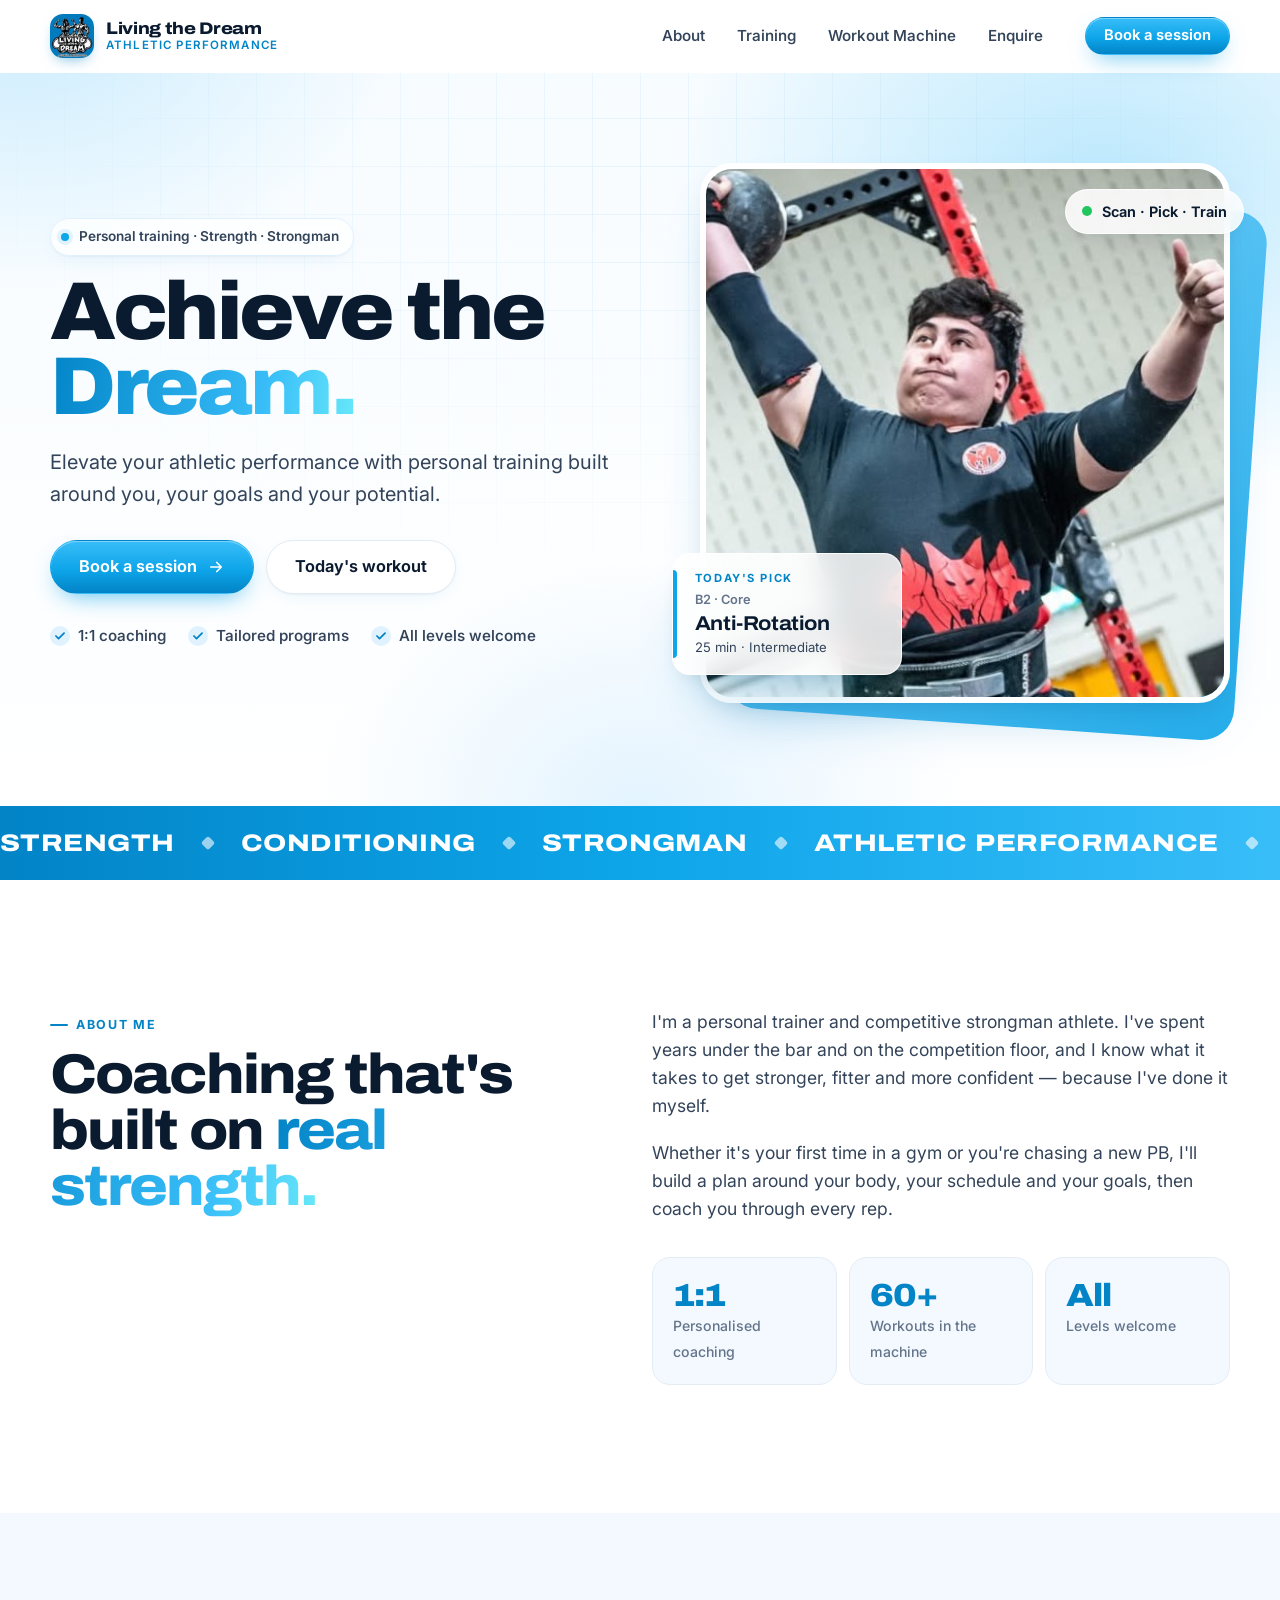
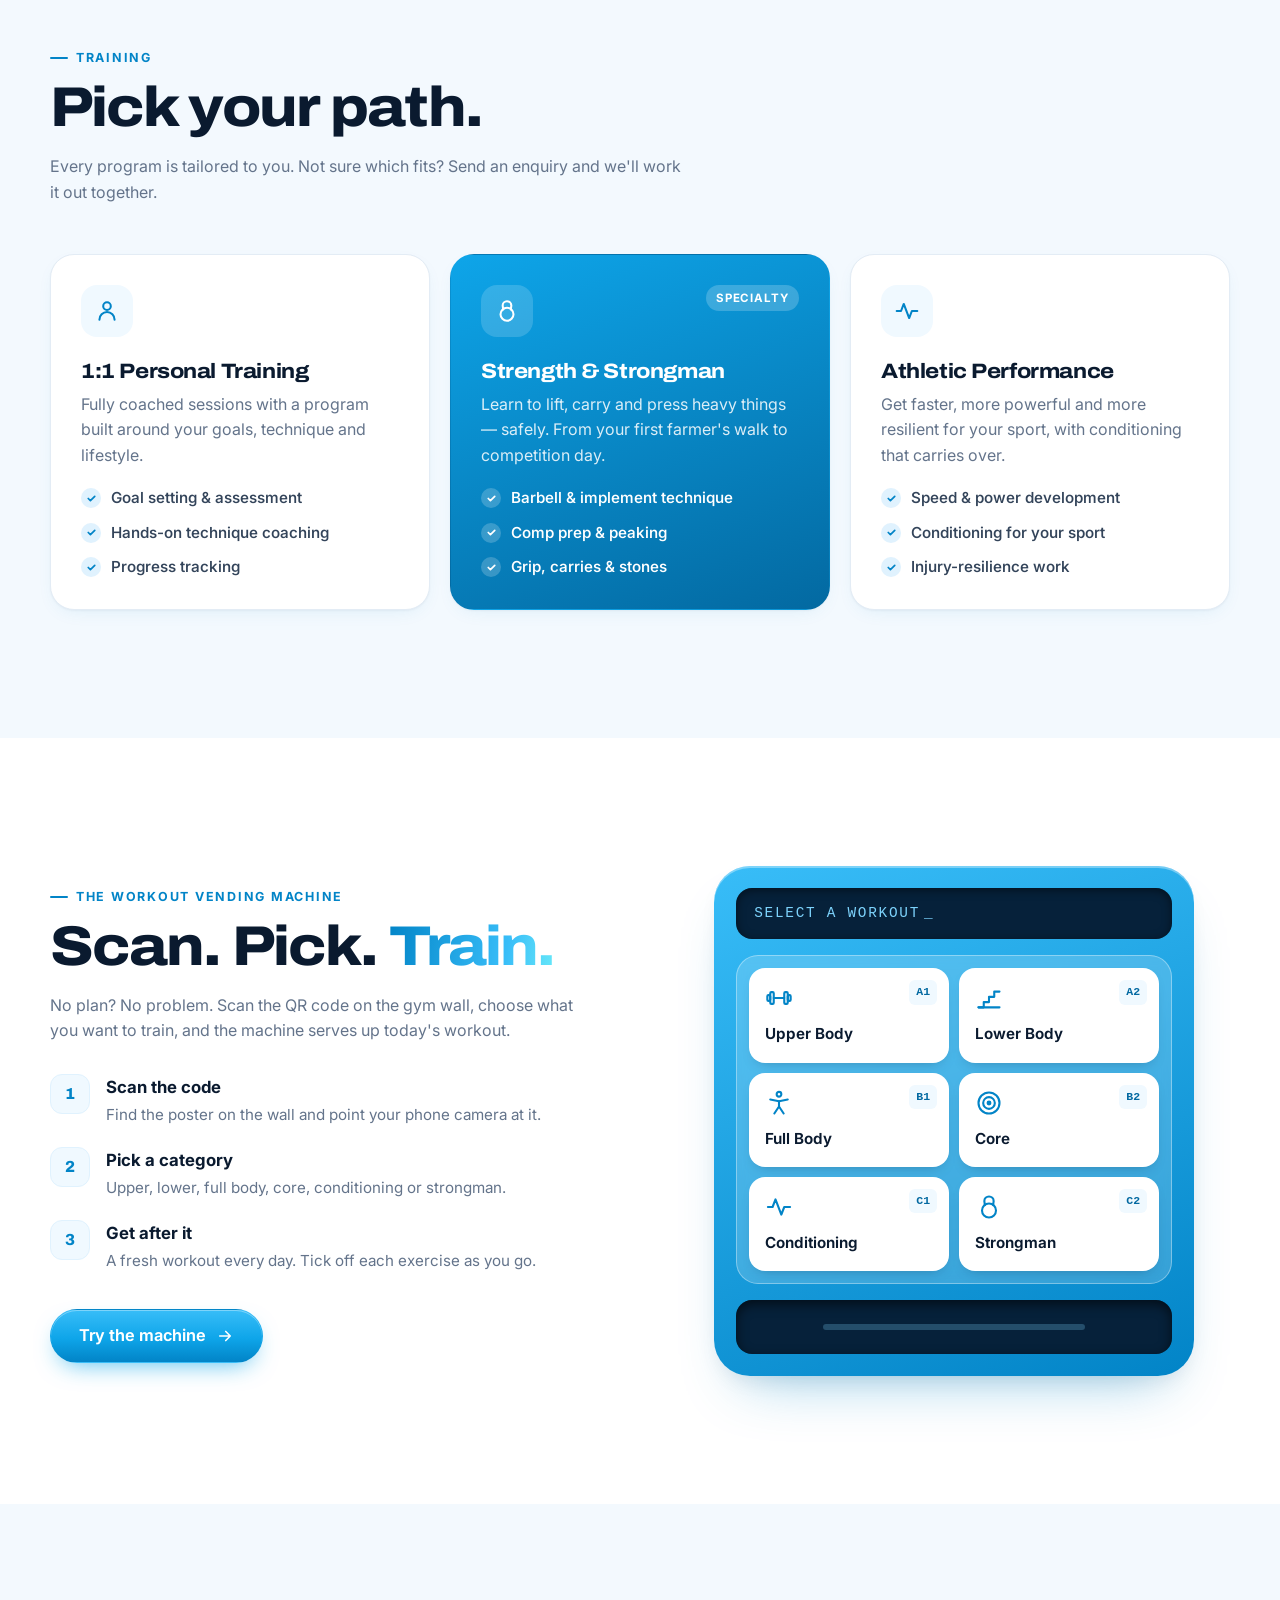
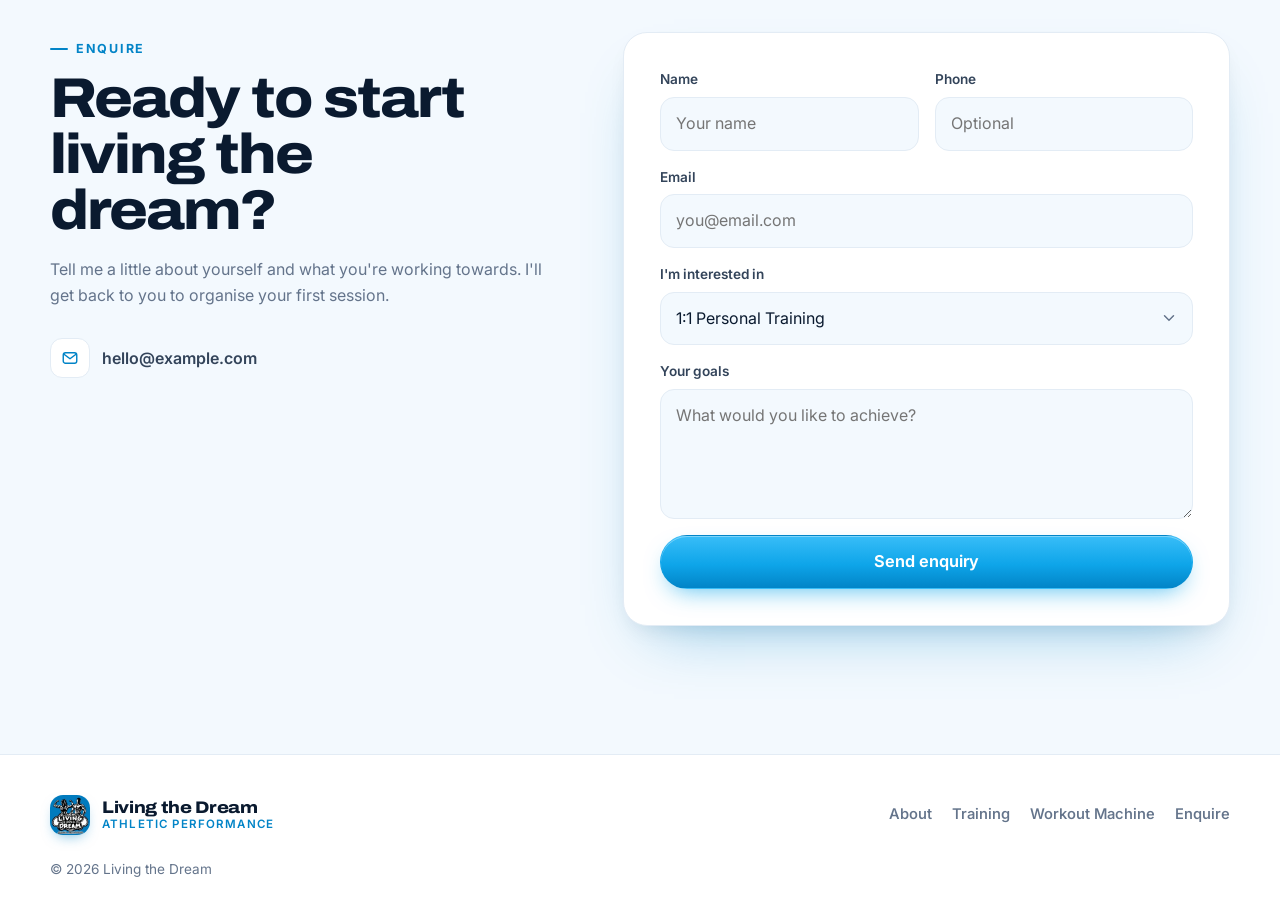
==== index.html @ c3813cb2 "first commit - cursors work" ====
<!doctype html>
<html lang="en">
<head>
  <meta charset="utf-8">
  <meta name="viewport" content="width=device-width, initial-scale=1, viewport-fit=cover">
  <title>Living the Dream · Athletic Performance</title>
  <meta name="description" content="Personal training, strength and strongman coaching. Achieve the Dream.">
  <meta name="theme-color" content="#ffffff">
  <script>document.documentElement.classList.add("js")</script>
  <link rel="icon" href="assets/logo.png">
  <link rel="apple-touch-icon" href="assets/logo.png">
  <meta property="og:title" content="Living the Dream · Athletic Performance">
  <meta property="og:description" content="Personal training, strength and strongman coaching. Achieve the Dream.">
  <meta property="og:image" content="assets/coach.jpg">
  <link rel="preconnect" href="https://fonts.googleapis.com">
  <link rel="preconnect" href="https://fonts.gstatic.com" crossorigin>
  <link href="https://fonts.googleapis.com/css2?family=Archivo:wdth,wght@62..125,400..900&family=Inter:wght@400;500;600;700&display=swap" rel="stylesheet">
  <link rel="stylesheet" href="css/styles.css">
</head>
<body>

  <header class="site-header">
    <div class="container header-inner">
      <a class="brand" href="#top" aria-label="Living the Dream home">
        <img src="assets/logo.png" alt="" width="44" height="44">
        <span class="brand-text">
          <strong data-site-text="name">Living the Dream</strong>
          <small data-site-text="tagline">Athletic Performance</small>
        </span>
      </a>
      <nav class="nav" aria-label="Main">
        <a href="#about">About</a>
        <a href="#training">Training</a>
        <a href="#machine">Workout Machine</a>
        <a href="#enquire">Enquire</a>
      </nav>
      <a class="btn btn-primary btn-sm header-cta" data-site-link="booking" href="#enquire">Book a session</a>
      <button class="nav-toggle" aria-label="Menu" aria-expanded="false" aria-controls="mobile-menu">
        <span></span><span></span>
      </button>
    </div>
    <div class="mobile-menu" id="mobile-menu">
      <a href="#top">Home</a>
      <a href="#about">About</a>
      <a href="#training">Training</a>
      <a href="#machine">Workout Machine</a>
      <a href="#enquire">Enquire</a>
      <a class="btn btn-primary" data-site-link="booking" href="#enquire">Book a session</a>
    </div>
  </header>

  <main id="top">

    <!-- HERO -->
    <section class="hero">
      <div class="hero-bg" aria-hidden="true"></div>
      <div class="container hero-grid">
        <div class="hero-copy">
          <span class="eyebrow"><span class="dot"></span>Personal training · Strength · Strongman</span>
          <h1 class="display">Achieve the <span class="accent">Dream.</span></h1>
          <p class="lead">Elevate your athletic performance with personal training built around you, your goals and your potential.</p>
          <div class="hero-actions">
            <a class="btn btn-primary btn-lg" data-site-link="booking" href="#enquire">Book a session
              <svg viewBox="0 0 24 24" aria-hidden="true"><path d="M5 12h14M13 6l6 6-6 6"/></svg>
            </a>
            <a class="btn btn-ghost btn-lg" href="workout.html">Today's workout</a>
          </div>
          <ul class="hero-points">
            <li><svg viewBox="0 0 24 24" aria-hidden="true"><path d="m5 12 4.5 4.5L19 7"/></svg>1:1 coaching</li>
            <li><svg viewBox="0 0 24 24" aria-hidden="true"><path d="m5 12 4.5 4.5L19 7"/></svg>Tailored programs</li>
            <li><svg viewBox="0 0 24 24" aria-hidden="true"><path d="m5 12 4.5 4.5L19 7"/></svg>All levels welcome</li>
          </ul>
        </div>

        <div class="hero-visual">
          <div class="photo-card">
            <img src="assets/coach.jpg" alt="Coach lifting a heavy dumbbell overhead at a strongman competition" width="852" height="512">
          </div>
          <a class="float-card ticket" href="workout.html" data-today-ticket>
            <span class="ticket-label">Today's pick</span>
            <span class="ticket-code" data-t-code>B1 · Full Body</span>
            <strong data-t-name>The Daily Dream</strong>
            <span class="ticket-meta" data-t-meta>30 min · Intermediate</span>
          </a>
          <div class="float-card chip-card">
            <span class="pulse-dot"></span>
            Scan · Pick · Train
          </div>
        </div>
      </div>
    </section>

    <!-- MARQUEE -->
    <div class="marquee" aria-hidden="true">
      <div class="marquee-track">
        <span>Strength</span><i></i><span>Conditioning</span><i></i><span>Strongman</span><i></i><span>Athletic Performance</span><i></i><span>Mobility</span><i></i><span>Achieve the Dream</span><i></i>
        <span>Strength</span><i></i><span>Conditioning</span><i></i><span>Strongman</span><i></i><span>Athletic Performance</span><i></i><span>Mobility</span><i></i><span>Achieve the Dream</span><i></i>
      </div>
    </div>

    <!-- ABOUT -->
    <section class="section" id="about">
      <div class="container about-grid">
        <div class="about-head reveal">
          <span class="kicker">About me</span>
          <h2 class="h2">Coaching that's built on <span class="accent">real strength.</span></h2>
        </div>
        <div class="about-body reveal">
          <p>I'm a personal trainer and competitive strongman athlete. I've spent years under the bar and on the competition floor, and I know what it takes to get stronger, fitter and more confident — because I've done it myself.</p>
          <p>Whether it's your first time in a gym or you're chasing a new PB, I'll build a plan around your body, your schedule and your goals, then coach you through every rep.</p>
          <div class="stat-row">
            <div class="stat"><strong>1:1</strong><span>Personalised coaching</span></div>
            <div class="stat"><strong>60+</strong><span>Workouts in the machine</span></div>
            <div class="stat"><strong>All</strong><span>Levels welcome</span></div>
          </div>
        </div>
      </div>
    </section>

    <!-- TRAINING -->
    <section class="section section-tint" id="training">
      <div class="container">
        <div class="section-head reveal">
          <span class="kicker">Training</span>
          <h2 class="h2">Pick your path.</h2>
          <p class="muted">Every program is tailored to you. Not sure which fits? Send an enquiry and we'll work it out together.</p>
        </div>
        <div class="cards">
          <article class="card reveal">
            <div class="card-icon"><svg viewBox="0 0 24 24" aria-hidden="true"><circle cx="12" cy="7.5" r="3.5"/><path d="M5 20a7 7 0 0 1 14 0"/></svg></div>
            <h3>1:1 Personal Training</h3>
            <p>Fully coached sessions with a program built around your goals, technique and lifestyle.</p>
            <ul class="ticks"><li>Goal setting & assessment</li><li>Hands-on technique coaching</li><li>Progress tracking</li></ul>
          </article>
          <article class="card card-feature reveal">
            <div class="card-icon"><svg viewBox="0 0 24 24" aria-hidden="true"><path d="M8.5 10.5 8 7a4 4 0 0 1 8 0l-.5 3.5"/><circle cx="12" cy="15" r="6"/></svg></div>
            <span class="badge">Specialty</span>
            <h3>Strength & Strongman</h3>
            <p>Learn to lift, carry and press heavy things — safely. From your first farmer's walk to competition day.</p>
            <ul class="ticks"><li>Barbell & implement technique</li><li>Comp prep & peaking</li><li>Grip, carries & stones</li></ul>
          </article>
          <article class="card reveal">
            <div class="card-icon"><svg viewBox="0 0 24 24" aria-hidden="true"><path d="M2.5 12h4l2.5-6.5 5 13 2.5-6.5h5"/></svg></div>
            <h3>Athletic Performance</h3>
            <p>Get faster, more powerful and more resilient for your sport, with conditioning that carries over.</p>
            <ul class="ticks"><li>Speed & power development</li><li>Conditioning for your sport</li><li>Injury-resilience work</li></ul>
          </article>
        </div>
      </div>
    </section>

    <!-- WORKOUT MACHINE -->
    <section class="section" id="machine">
      <div class="container machine-grid">
        <div class="machine-copy reveal">
          <span class="kicker">The Workout Vending Machine</span>
          <h2 class="h2">Scan. Pick. <span class="accent">Train.</span></h2>
          <p class="muted">No plan? No problem. Scan the QR code on the gym wall, choose what you want to train, and the machine serves up today's workout.</p>
          <ol class="steps">
            <li><span>1</span><div><strong>Scan the code</strong><p>Find the poster on the wall and point your phone camera at it.</p></div></li>
            <li><span>2</span><div><strong>Pick a category</strong><p>Upper, lower, full body, core, conditioning or strongman.</p></div></li>
            <li><span>3</span><div><strong>Get after it</strong><p>A fresh workout every day. Tick off each exercise as you go.</p></div></li>
          </ol>
          <a class="btn btn-primary btn-lg" href="workout.html">Try the machine
            <svg viewBox="0 0 24 24" aria-hidden="true"><path d="M5 12h14M13 6l6 6-6 6"/></svg>
          </a>
        </div>
        <div class="machine-mock reveal" aria-label="Workout categories">
          <div class="mock-display"><span>Select a workout</span><span class="blink">_</span></div>
          <div class="mock-slots" data-machine-preview></div>
          <div class="mock-tray"><span></span></div>
        </div>
      </div>
    </section>

    <!-- ENQUIRE -->
    <section class="section section-tint" id="enquire">
      <div class="container enquire-grid">
        <div class="enquire-copy reveal">
          <span class="kicker">Enquire</span>
          <h2 class="h2">Ready to start living the dream?</h2>
          <p class="muted">Tell me a little about yourself and what you're working towards. I'll get back to you to organise your first session.</p>
          <div class="contact-list">
            <a data-site-link="email" href="#"><svg viewBox="0 0 24 24" aria-hidden="true"><rect x="3" y="5" width="18" height="14" rx="3"/><path d="m4 7 8 6 8-6"/></svg><span data-site-text="email"></span></a>
            <a data-site-link="phone" href="#"><svg viewBox="0 0 24 24" aria-hidden="true"><path d="M5 4h4l2 5-2.5 1.5a11 11 0 0 0 5 5L15 13l5 2v4a2 2 0 0 1-2 2A16 16 0 0 1 3 6a2 2 0 0 1 2-2"/></svg><span data-site-text="phone"></span></a>
            <a data-site-link="instagram" href="#" target="_blank" rel="noopener"><svg viewBox="0 0 24 24" aria-hidden="true"><rect x="3" y="3" width="18" height="18" rx="5"/><circle cx="12" cy="12" r="4"/><circle cx="17.5" cy="6.5" r=".6" fill="currentColor"/></svg><span>Instagram</span></a>
            <p class="contact-loc" data-site-text="location" data-hide-empty></p>
          </div>
        </div>
        <form class="form-card reveal" id="enquiry-form">
          <div class="field-row">
            <label class="field"><span>Name</span><input name="name" required autocomplete="name" placeholder="Your name"></label>
            <label class="field"><span>Phone</span><input name="phone" type="tel" autocomplete="tel" placeholder="Optional"></label>
          </div>
          <label class="field"><span>Email</span><input name="email" type="email" required autocomplete="email" placeholder="you@email.com"></label>
          <label class="field"><span>I'm interested in</span>
            <select name="interest">
              <option>1:1 Personal Training</option>
              <option>Strength & Strongman</option>
              <option>Athletic Performance</option>
              <option>Not sure yet</option>
            </select>
          </label>
          <label class="field"><span>Your goals</span><textarea name="message" rows="4" placeholder="What would you like to achieve?"></textarea></label>
          <button class="btn btn-primary btn-lg btn-block" type="submit">Send enquiry</button>
          <p class="form-note" aria-live="polite"></p>
        </form>
      </div>
    </section>
  </main>

  <footer class="site-footer">
    <div class="container footer-inner">
      <a class="brand" href="#top">
        <img src="assets/logo.png" alt="" width="40" height="40">
        <span class="brand-text"><strong data-site-text="name">Living the Dream</strong><small data-site-text="tagline">Athletic Performance</small></span>
      </a>
      <nav class="footer-nav" aria-label="Footer">
        <a href="#about">About</a>
        <a href="#training">Training</a>
        <a href="workout.html">Workout Machine</a>
        <a href="#enquire">Enquire</a>
      </nav>
      <p class="fine">© <span data-year></span> <span data-site-text="name">Living the Dream</span></p>
    </div>
  </footer>

  <script src="js/config.js"></script>
  <script src="js/workouts.js"></script>
  <script src="js/vend.js"></script>
  <script src="js/main.js"></script>
</body>
</html>
---- css/styles.css ----
/* ==========================================================================
   Living the Dream — shared styles
   ========================================================================== */

:root {
  --sky-50: #f0f9ff;
  --sky-100: #e0f2fe;
  --sky-200: #bae6fd;
  --sky-300: #7dd3fc;
  --sky-400: #38bdf8;
  --sky-500: #0ea5e9;
  --sky-600: #0284c7;
  --sky-700: #0369a1;
  --sky-900: #0c4a6e;

  --ink: #0a1a2f;
  --ink-2: #33445a;
  --muted: #64748b;
  --line: #e3ecf5;
  --bg: #ffffff;
  --tint: #f3f9fe;

  --radius-xl: 32px;
  --radius-lg: 24px;
  --radius: 18px;
  --radius-sm: 12px;

  --shadow-1: 0 1px 2px rgba(10, 26, 47, 0.04), 0 6px 20px -8px rgba(2, 132, 199, 0.12);
  --shadow-2: 0 30px 60px -30px rgba(2, 132, 199, 0.45), 0 10px 24px -12px rgba(10, 26, 47, 0.15);
  --shadow-btn: 0 10px 24px -10px rgba(14, 165, 233, 0.75);

  --font-display: "Archivo", "Inter", system-ui, sans-serif;
  --font-body: "Inter", system-ui, -apple-system, "Segoe UI", Roboto, sans-serif;

  --header-h: 72px;
  --ease: cubic-bezier(0.22, 1, 0.36, 1);
}

*, *::before, *::after { box-sizing: border-box; }

html { scroll-behavior: smooth; scroll-padding-top: calc(var(--header-h) + 16px); -webkit-text-size-adjust: 100%; }

body {
  margin: 0;
  font-family: var(--font-body);
  font-size: 16px;
  line-height: 1.6;
  color: var(--ink);
  background: var(--bg);
  -webkit-font-smoothing: antialiased;
  text-rendering: optimizeLegibility;
}
body.no-scroll { overflow: hidden; }

img { max-width: 100%; display: block; }
a { color: inherit; text-decoration: none; }
button { font: inherit; color: inherit; }
[hidden] { display: none !important; }
.icon { width: 24px; height: 24px; flex: none; }

::selection { background: var(--sky-200); color: var(--ink); }

:focus-visible { outline: 3px solid var(--sky-300); outline-offset: 3px; border-radius: 8px; }

.container { width: min(1180px, 100% - 40px); margin-inline: auto; }

/* ---------- Type ---------- */

.display, .h2, h3 { font-family: var(--font-display); font-stretch: 112%; color: var(--ink); }

.display {
  font-stretch: 106%;
  font-size: clamp(3rem, 6.4vw, 5.6rem);
  font-weight: 850;
  line-height: 0.92;
  letter-spacing: -0.04em;
  margin: 18px 0 22px;
}

.h2 {
  font-size: clamp(2.1rem, 4.6vw, 3.5rem);
  font-weight: 800;
  line-height: 1;
  letter-spacing: -0.035em;
  margin: 12px 0 18px;
}

h3 { font-size: 1.3rem; font-weight: 750; letter-spacing: -0.02em; margin: 0 0 8px; line-height: 1.2; }

.accent {
  background: linear-gradient(100deg, var(--sky-600) 0%, var(--sky-400) 70%, #67e8f9 100%);
  -webkit-background-clip: text;
  background-clip: text;
  color: transparent;
}

.lead { font-size: clamp(1.08rem, 1.6vw, 1.25rem); color: var(--ink-2); max-width: 34em; margin: 0 0 30px; }
.muted { color: var(--muted); }

.kicker {
  display: inline-flex;
  align-items: center;
  gap: 8px;
  font-size: 0.78rem;
  font-weight: 700;
  letter-spacing: 0.14em;
  text-transform: uppercase;
  color: var(--sky-600);
}
.kicker::before { content: ""; width: 18px; height: 2px; border-radius: 2px; background: currentColor; }

.eyebrow {
  display: inline-flex;
  align-items: center;
  gap: 10px;
  padding: 7px 14px 7px 10px;
  border-radius: 999px;
  background: rgba(255, 255, 255, 0.75);
  border: 1px solid var(--sky-100);
  box-shadow: var(--shadow-1);
  font-size: 0.85rem;
  font-weight: 600;
  color: var(--ink-2);
  backdrop-filter: blur(8px);
}
.eyebrow .dot { width: 8px; height: 8px; border-radius: 50%; background: var(--sky-500); box-shadow: 0 0 0 4px var(--sky-100); }

/* ---------- Buttons ---------- */

.btn {
  --pad-y: 12px;
  --pad-x: 22px;
  display: inline-flex;
  align-items: center;
  justify-content: center;
  gap: 10px;
  padding: var(--pad-y) var(--pad-x);
  border-radius: 999px;
  border: 1px solid transparent;
  font-weight: 650;
  font-size: 0.98rem;
  line-height: 1.2;
  cursor: pointer;
  white-space: nowrap;
  transition: transform 0.25s var(--ease), box-shadow 0.25s var(--ease), background 0.25s, border-color 0.25s, color 0.25s;
  -webkit-tap-highlight-color: transparent;
}
.btn svg { width: 18px; height: 18px; fill: none; stroke: currentColor; stroke-width: 2.2; stroke-linecap: round; stroke-linejoin: round; transition: transform 0.25s var(--ease); }
.btn:hover svg { transform: translateX(3px); }
.btn:active { transform: scale(0.97); }

.btn-primary {
  color: #fff;
  background: linear-gradient(180deg, var(--sky-400), var(--sky-500) 55%, var(--sky-600));
  box-shadow: var(--shadow-btn), inset 0 1px 0 rgba(255, 255, 255, 0.35);
}
.btn-primary:hover { transform: translateY(-2px); box-shadow: 0 16px 30px -12px rgba(14, 165, 233, 0.85), inset 0 1px 0 rgba(255, 255, 255, 0.35); }

.btn-ghost { background: #fff; border-color: var(--line); color: var(--ink); box-shadow: var(--shadow-1); }
.btn-ghost:hover { border-color: var(--sky-200); color: var(--sky-700); transform: translateY(-2px); }

.btn-sm { --pad-y: 9px; --pad-x: 18px; font-size: 0.92rem; }
.btn-lg { --pad-y: 16px; --pad-x: 28px; font-size: 1.02rem; }
.btn-block { width: 100%; }

/* ---------- Header ---------- */

.site-header {
  position: sticky;
  top: 0;
  z-index: 50;
  background: rgba(255, 255, 255, 0.72);
  backdrop-filter: saturate(180%) blur(16px);
  -webkit-backdrop-filter: saturate(180%) blur(16px);
  border-bottom: 1px solid transparent;
  transition: border-color 0.3s, background 0.3s;
}
.site-header.scrolled, .site-header.menu-open { border-color: var(--line); background: rgba(255, 255, 255, 0.9); }

.header-inner { height: var(--header-h); display: flex; align-items: center; gap: 28px; }

.brand { display: inline-flex; align-items: center; gap: 12px; }
.brand img { width: 44px; height: 44px; border-radius: 13px; box-shadow: 0 6px 14px -6px rgba(2, 132, 199, 0.6); }
.brand-text { display: flex; flex-direction: column; line-height: 1.1; }
.brand-text strong { font-family: var(--font-display); font-stretch: 115%; font-weight: 800; font-size: 1.05rem; letter-spacing: -0.02em; }
.brand-text small { font-size: 0.72rem; font-weight: 600; letter-spacing: 0.1em; text-transform: uppercase; color: var(--sky-600); }

.nav { display: flex; gap: 4px; margin-left: auto; }
.nav a { padding: 8px 14px; border-radius: 999px; font-weight: 550; font-size: 0.95rem; color: var(--ink-2); transition: background 0.2s, color 0.2s; }
.nav a:hover { background: var(--sky-50); color: var(--sky-700); }

.nav-toggle {
  display: none;
  margin-left: auto;
  width: 44px;
  height: 44px;
  border-radius: 14px;
  border: 1px solid var(--line);
  background: #fff;
  position: relative;
  cursor: pointer;
}
.nav-toggle span { position: absolute; left: 13px; right: 13px; height: 2px; border-radius: 2px; background: var(--ink); transition: transform 0.35s var(--ease), top 0.35s var(--ease); }
.nav-toggle span:first-child { top: 17px; }
.nav-toggle span:last-child { top: 25px; }
.menu-open .nav-toggle span:first-child { top: 21px; transform: rotate(45deg); }
.menu-open .nav-toggle span:last-child { top: 21px; transform: rotate(-45deg); }

.mobile-menu {
  position: absolute;
  inset: var(--header-h) 0 auto 0;
  height: calc(100dvh - var(--header-h));
  padding: 24px 20px 40px;
  display: flex;
  flex-direction: column;
  gap: 4px;
  background: #fff;
  opacity: 0;
  visibility: hidden;
  transform: translateY(-8px);
  transition: opacity 0.3s var(--ease), transform 0.3s var(--ease), visibility 0.3s;
}
.mobile-menu a:not(.btn) {
  font-family: var(--font-display);
  font-stretch: 112%;
  font-size: 2rem;
  font-weight: 750;
  letter-spacing: -0.03em;
  padding: 10px 4px;
  border-bottom: 1px solid var(--line);
}
.mobile-menu .btn { margin-top: 24px; }
.menu-open .mobile-menu { opacity: 1; visibility: visible; transform: none; }

/* ---------- Hero ---------- */

.hero { position: relative; overflow: hidden; padding: clamp(40px, 7vw, 90px) 0 clamp(60px, 8vw, 110px); }

.hero-bg {
  position: absolute;
  inset: -20% -10% 0;
  z-index: -1;
  background:
    radial-gradient(40% 50% at 80% 30%, rgba(56, 189, 248, 0.32), transparent 70%),
    radial-gradient(35% 45% at 10% 10%, rgba(186, 230, 253, 0.7), transparent 70%),
    radial-gradient(30% 40% at 50% 100%, rgba(224, 242, 254, 0.9), transparent 70%),
    linear-gradient(180deg, #f5fbff, #fff);
}
.hero-bg::after {
  content: "";
  position: absolute;
  inset: 0;
  background-image:
    linear-gradient(rgba(2, 132, 199, 0.07) 1px, transparent 1px),
    linear-gradient(90deg, rgba(2, 132, 199, 0.07) 1px, transparent 1px);
  background-size: 48px 48px;
  -webkit-mask-image: radial-gradient(60% 60% at 50% 30%, #000, transparent 75%);
  mask-image: radial-gradient(60% 60% at 50% 30%, #000, transparent 75%);
}

.hero-grid { display: grid; grid-template-columns: 1.05fr 0.95fr; gap: clamp(32px, 5vw, 72px); align-items: center; }

.hero-actions { display: flex; flex-wrap: wrap; gap: 12px; }

.hero-points { list-style: none; padding: 0; margin: 30px 0 0; display: flex; flex-wrap: wrap; gap: 10px 22px; color: var(--ink-2); font-weight: 550; font-size: 0.95rem; }
.hero-points li { display: inline-flex; align-items: center; gap: 8px; }
.hero-points svg { width: 20px; height: 20px; padding: 3px; border-radius: 50%; background: var(--sky-100); fill: none; stroke: var(--sky-600); stroke-width: 3; stroke-linecap: round; stroke-linejoin: round; }

.hero-visual { position: relative; }
.hero-visual::before {
  content: "";
  position: absolute;
  inset: 6% -4% -4% 8%;
  border-radius: var(--radius-xl);
  background: linear-gradient(135deg, var(--sky-300), var(--sky-500));
  transform: rotate(4deg);
  opacity: 0.9;
}
.photo-card {
  position: relative;
  border-radius: var(--radius-xl);
  overflow: hidden;
  aspect-ratio: 1 / 1.02;
  box-shadow: var(--shadow-2);
  border: 6px solid #fff;
}
.photo-card img { width: 100%; height: 100%; object-fit: cover; object-position: 63% 30%; }

.float-card {
  position: absolute;
  background: rgba(255, 255, 255, 0.86);
  backdrop-filter: blur(14px);
  -webkit-backdrop-filter: blur(14px);
  border: 1px solid rgba(255, 255, 255, 0.9);
  border-radius: var(--radius);
  box-shadow: var(--shadow-2);
}

.ticket {
  left: -28px;
  bottom: 28px;
  display: flex;
  flex-direction: column;
  gap: 2px;
  padding: 16px 20px 16px 22px;
  min-width: 230px;
  transition: transform 0.3s var(--ease);
  animation: floaty 6s ease-in-out infinite;
}
.ticket:hover { transform: translateY(-4px); }
.ticket::before { content: ""; position: absolute; left: 0; top: 16px; bottom: 16px; width: 4px; border-radius: 0 4px 4px 0; background: var(--sky-500); }
.ticket-label { font-size: 0.7rem; font-weight: 700; letter-spacing: 0.14em; text-transform: uppercase; color: var(--sky-600); }
.ticket-code { font-size: 0.8rem; color: var(--muted); font-weight: 600; }
.ticket strong { font-family: var(--font-display); font-stretch: 110%; font-size: 1.25rem; letter-spacing: -0.02em; line-height: 1.15; }
.ticket-meta { font-size: 0.82rem; color: var(--ink-2); }

.chip-card {
  top: 26px;
  right: -14px;
  display: inline-flex;
  align-items: center;
  gap: 10px;
  padding: 10px 16px;
  border-radius: 999px;
  font-weight: 650;
  font-size: 0.9rem;
  animation: floaty 6s ease-in-out -3s infinite;
}
.pulse-dot { width: 10px; height: 10px; border-radius: 50%; background: #22c55e; box-shadow: 0 0 0 0 rgba(34, 197, 94, 0.5); animation: pulse 2s infinite; }

@keyframes floaty { 0%, 100% { translate: 0 0; } 50% { translate: 0 -8px; } }
@keyframes pulse { 0% { box-shadow: 0 0 0 0 rgba(34, 197, 94, 0.5); } 70% { box-shadow: 0 0 0 10px rgba(34, 197, 94, 0); } 100% { box-shadow: 0 0 0 0 rgba(34, 197, 94, 0); } }

/* ---------- Marquee ---------- */

.marquee { overflow: hidden; background: linear-gradient(90deg, var(--sky-600), var(--sky-500), var(--sky-400)); color: #fff; padding: 18px 0; }
.marquee-track { display: flex; align-items: center; gap: 28px; width: max-content; animation: marquee 38s linear infinite; }
.marquee span { font-family: var(--font-display); font-stretch: 120%; font-weight: 800; font-size: clamp(1.1rem, 2vw, 1.5rem); text-transform: uppercase; letter-spacing: 0.02em; }
.marquee i { width: 10px; height: 10px; transform: rotate(45deg); background: rgba(255, 255, 255, 0.6); border-radius: 2px; }
@keyframes marquee { to { transform: translateX(-50%); } }

/* ---------- Sections ---------- */

.section { padding: clamp(72px, 10vw, 130px) 0; }
.section-tint { background: var(--tint); }
.section-head { max-width: 640px; margin-bottom: 48px; }

.about-grid { display: grid; grid-template-columns: 1fr 1.1fr; gap: clamp(28px, 6vw, 90px); align-items: start; }
.about-body p { font-size: 1.1rem; color: var(--ink-2); margin: 0 0 18px; }

.stat-row { display: grid; grid-template-columns: repeat(3, 1fr); gap: 12px; margin-top: 34px; }
.stat { padding: 20px; border-radius: var(--radius); background: var(--tint); border: 1px solid var(--line); }
.stat strong { display: block; font-family: var(--font-display); font-stretch: 115%; font-size: 2rem; font-weight: 850; letter-spacing: -0.03em; color: var(--sky-600); line-height: 1.1; }
.stat span { font-size: 0.88rem; color: var(--muted); font-weight: 500; }

/* ---------- Cards ---------- */

.cards { display: grid; grid-template-columns: repeat(3, 1fr); gap: 20px; }
.card {
  position: relative;
  padding: 30px;
  border-radius: var(--radius-lg);
  background: #fff;
  border: 1px solid var(--line);
  box-shadow: var(--shadow-1);
  transition: transform 0.35s var(--ease), box-shadow 0.35s var(--ease);
}
.card:hover { transform: translateY(-6px); box-shadow: var(--shadow-2); }
.card p { color: var(--muted); margin: 0 0 18px; }
.card-icon { width: 52px; height: 52px; display: grid; place-items: center; border-radius: 16px; background: var(--sky-50); color: var(--sky-600); margin-bottom: 22px; }
.card-icon svg { width: 26px; height: 26px; fill: none; stroke: currentColor; stroke-width: 1.9; stroke-linecap: round; stroke-linejoin: round; }

.card-feature { background: linear-gradient(160deg, var(--sky-500), var(--sky-700)); border-color: transparent; color: #fff; }
.card-feature h3 { color: #fff; }
.card-feature p { color: rgba(255, 255, 255, 0.85); }
.card-feature .card-icon { background: rgba(255, 255, 255, 0.16); color: #fff; }
.card-feature .ticks li { color: #fff; }
.card-feature .ticks li::before { background-color: rgba(255, 255, 255, 0.2); }
.badge { position: absolute; top: 30px; right: 30px; padding: 4px 10px; border-radius: 999px; background: rgba(255, 255, 255, 0.2); font-size: 0.72rem; font-weight: 700; letter-spacing: 0.08em; text-transform: uppercase; }

.ticks { list-style: none; padding: 0; margin: 0; display: grid; gap: 10px; }
.ticks li { display: flex; align-items: center; gap: 10px; font-weight: 550; font-size: 0.95rem; color: var(--ink-2); }
.ticks li::before {
  content: "";
  flex: none;
  width: 20px;
  height: 20px;
  border-radius: 50%;
  background: var(--sky-100) url("data:image/svg+xml,%3Csvg xmlns='http://www.w3.org/2000/svg' viewBox='0 0 24 24' fill='none' stroke='%230284c7' stroke-width='3.2' stroke-linecap='round' stroke-linejoin='round'%3E%3Cpath d='m6 12 4 4 8-8'/%3E%3C/svg%3E") center / 13px no-repeat;
}
.card-feature .ticks li::before { background-image: url("data:image/svg+xml,%3Csvg xmlns='http://www.w3.org/2000/svg' viewBox='0 0 24 24' fill='none' stroke='white' stroke-width='3.2' stroke-linecap='round' stroke-linejoin='round'%3E%3Cpath d='m6 12 4 4 8-8'/%3E%3C/svg%3E"); }

/* ---------- Machine section ---------- */

.machine-grid { display: grid; grid-template-columns: 1fr 1fr; gap: clamp(36px, 6vw, 90px); align-items: center; }

.steps { list-style: none; padding: 0; margin: 30px 0 36px; display: grid; gap: 20px; }
.steps li { display: flex; gap: 16px; }
.steps li > span { flex: none; width: 40px; height: 40px; border-radius: 12px; display: grid; place-items: center; background: var(--sky-50); border: 1px solid var(--sky-100); color: var(--sky-600); font-family: var(--font-display); font-weight: 800; }
.steps strong { display: block; font-size: 1.05rem; }
.steps p { margin: 2px 0 0; color: var(--muted); font-size: 0.95rem; }

.machine-mock {
  position: relative;
  padding: 22px;
  border-radius: 36px;
  background: linear-gradient(160deg, var(--sky-400), var(--sky-600));
  box-shadow: var(--shadow-2), inset 0 2px 0 rgba(255, 255, 255, 0.35);
  max-width: 480px;
  margin-inline: auto;
  width: 100%;
}
.mock-display {
  display: flex;
  align-items: center;
  gap: 4px;
  padding: 14px 18px;
  border-radius: 16px;
  background: #06213a;
  color: var(--sky-300);
  font-family: ui-monospace, "SF Mono", Menlo, monospace;
  font-size: 0.9rem;
  letter-spacing: 0.12em;
  text-transform: uppercase;
  box-shadow: inset 0 2px 10px rgba(0, 0, 0, 0.5);
  margin-bottom: 16px;
}
.blink { animation: blink 1s steps(1) infinite; }
@keyframes blink { 50% { opacity: 0; } }

.mock-slots {
  display: grid;
  grid-template-columns: repeat(2, 1fr);
  gap: 10px;
  padding: 12px;
  border-radius: 22px;
  background: rgba(255, 255, 255, 0.18);
  border: 1px solid rgba(255, 255, 255, 0.35);
  backdrop-filter: blur(6px);
}
.mini-slot {
  position: relative;
  display: flex;
  flex-direction: column;
  gap: 10px;
  padding: 16px;
  border-radius: 16px;
  background: #fff;
  font-weight: 650;
  font-size: 0.95rem;
  box-shadow: 0 6px 14px -8px rgba(10, 26, 47, 0.35);
  transition: transform 0.25s var(--ease), box-shadow 0.25s var(--ease);
}
.mini-slot:hover { transform: translateY(-3px); box-shadow: 0 14px 24px -12px rgba(10, 26, 47, 0.45); }
.mini-slot .icon { width: 28px; height: 28px; color: var(--sky-600); }
.mini-slot em { position: absolute; top: 12px; right: 12px; font-style: normal; font-family: ui-monospace, "SF Mono", Menlo, monospace; font-size: 0.72rem; font-weight: 700; color: var(--sky-700); background: var(--sky-50); padding: 3px 7px; border-radius: 6px; }

.mock-tray { margin-top: 16px; height: 54px; border-radius: 16px; background: #06213a; display: grid; place-items: center; box-shadow: inset 0 4px 12px rgba(0, 0, 0, 0.6); }
.mock-tray span { width: 60%; height: 6px; border-radius: 6px; background: rgba(125, 211, 252, 0.25); }

/* ---------- Enquire ---------- */

.enquire-grid { display: grid; grid-template-columns: 0.9fr 1.1fr; gap: clamp(32px, 6vw, 80px); align-items: start; }

.contact-list { display: grid; gap: 10px; margin-top: 30px; }
.contact-list a { display: inline-flex; align-items: center; gap: 12px; font-weight: 600; color: var(--ink-2); width: fit-content; transition: color 0.2s; }
.contact-list a:hover { color: var(--sky-600); }
.contact-list svg { width: 40px; height: 40px; padding: 10px; border-radius: 12px; background: #fff; border: 1px solid var(--line); fill: none; stroke: var(--sky-600); stroke-width: 1.9; stroke-linecap: round; stroke-linejoin: round; }
.contact-loc { margin: 6px 0 0; color: var(--muted); }

.form-card { padding: clamp(24px, 4vw, 36px); border-radius: var(--radius-lg); background: #fff; border: 1px solid var(--line); box-shadow: var(--shadow-2); display: grid; gap: 16px; }
.field-row { display: grid; grid-template-columns: 1fr 1fr; gap: 16px; }
.field { display: grid; gap: 6px; }
.field span { font-size: 0.85rem; font-weight: 600; color: var(--ink-2); }
.field input, .field select, .field textarea {
  width: 100%;
  font: inherit;
  color: var(--ink);
  padding: 13px 15px;
  border-radius: 14px;
  border: 1px solid var(--line);
  background: var(--tint);
  transition: border-color 0.2s, box-shadow 0.2s, background 0.2s;
  appearance: none;
}
.field select {
  background-image: url("data:image/svg+xml,%3Csvg xmlns='http://www.w3.org/2000/svg' viewBox='0 0 24 24' fill='none' stroke='%2364748b' stroke-width='2' stroke-linecap='round'%3E%3Cpath d='m6 9 6 6 6-6'/%3E%3C/svg%3E");
  background-repeat: no-repeat;
  background-position: right 14px center;
  background-size: 18px;
  padding-right: 42px;
}
.field textarea { resize: vertical; min-height: 110px; }
.field input:focus, .field select:focus, .field textarea:focus { outline: none; border-color: var(--sky-400); background: #fff; box-shadow: 0 0 0 4px var(--sky-100); }
.form-note { margin: 0; font-size: 0.88rem; color: var(--muted); text-align: center; }
.form-note:empty { display: none; }

/* ---------- Footer ---------- */

.site-footer { padding: 40px 0; border-top: 1px solid var(--line); }
.footer-inner { display: flex; align-items: center; gap: 24px; flex-wrap: wrap; }
.site-footer .brand img { width: 40px; height: 40px; }
.footer-nav { display: flex; gap: 20px; margin-left: auto; flex-wrap: wrap; }
.footer-nav a { color: var(--muted); font-weight: 550; font-size: 0.92rem; }
.footer-nav a:hover { color: var(--sky-600); }
.fine { margin: 0; color: var(--muted); font-size: 0.85rem; width: 100%; }

/* ---------- Reveal ---------- */

.js .reveal { opacity: 0; transform: translateY(22px); transition: opacity 0.8s var(--ease), transform 0.8s var(--ease); }
.js .reveal.in { opacity: 1; transform: none; }
.cards .reveal:nth-child(2) { transition-delay: 0.08s; }
.cards .reveal:nth-child(3) { transition-delay: 0.16s; }

/* ---------- Responsive ---------- */

@media (max-width: 960px) {
  .nav, .header-cta { display: none; }
  .nav-toggle { display: block; }
  .hero-grid, .about-grid, .machine-grid, .enquire-grid { grid-template-columns: 1fr; }
  .hero-visual { max-width: 560px; margin: 12px auto 0; width: 100%; }
  .cards { grid-template-columns: 1fr; max-width: 560px; }
}

@media (min-width: 961px) {
  .mobile-menu { display: none; }
}

@media (max-width: 560px) {
  :root { --header-h: 66px; }
  .container { width: min(1180px, 100% - 32px); }
  .hero-actions .btn { flex: 1 1 100%; }
  .photo-card { aspect-ratio: 4 / 3.6; }
  .ticket { left: 12px; bottom: -26px; min-width: 0; right: 12px; }
  .chip-card { right: 12px; top: 12px; font-size: 0.82rem; }
  .hero-visual { margin-bottom: 26px; }
  .hero-visual::before { inset: 8% -2% -2% 6%; }
  .stat-row { grid-template-columns: 1fr 1fr 1fr; gap: 8px; }
  .stat { padding: 14px 12px; }
  .stat strong { font-size: 1.5rem; }
  .stat span { font-size: 0.78rem; display: block; line-height: 1.3; }
  .field-row { grid-template-columns: 1fr; }
  .footer-nav { margin-left: 0; }
}

@media (prefers-reduced-motion: reduce) {
  *, *::before, *::after { animation: none !important; transition: none !important; }
  html { scroll-behavior: auto; }
  .js .reveal { opacity: 1; transform: none; }
}
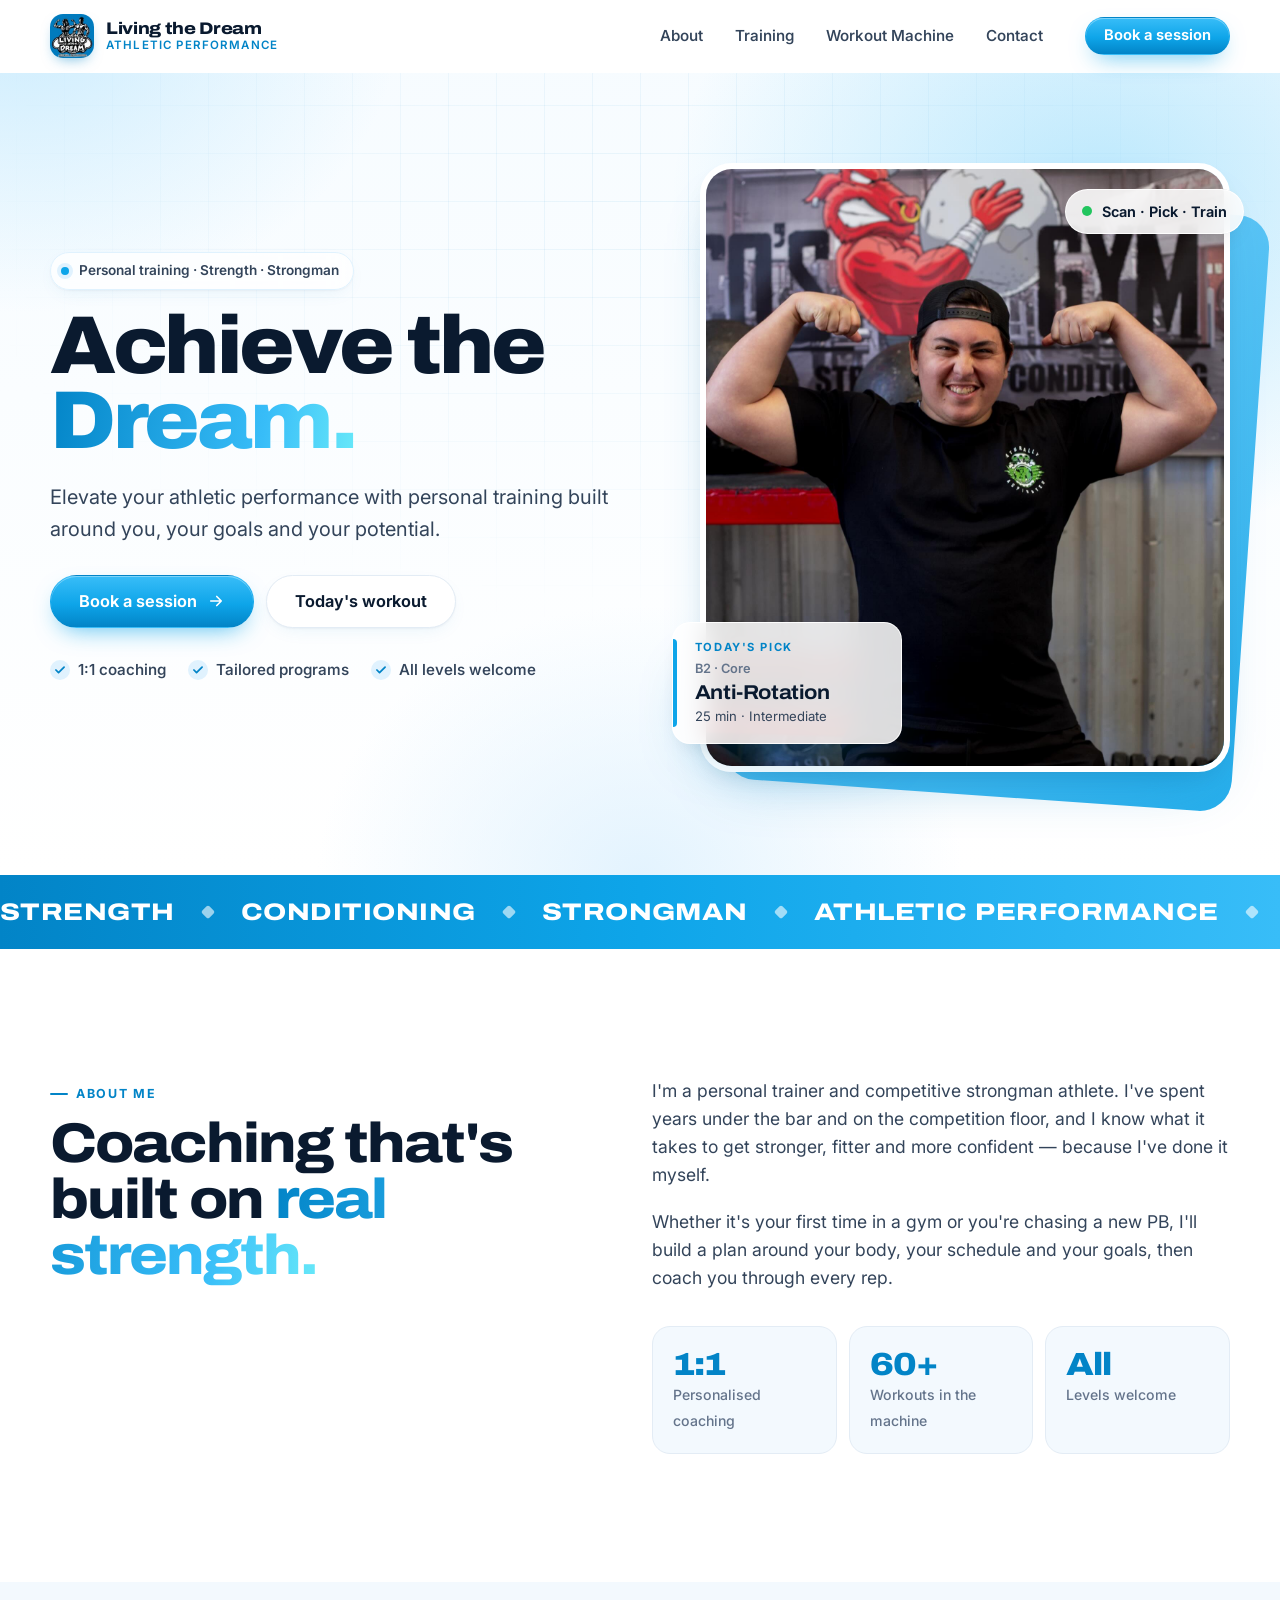
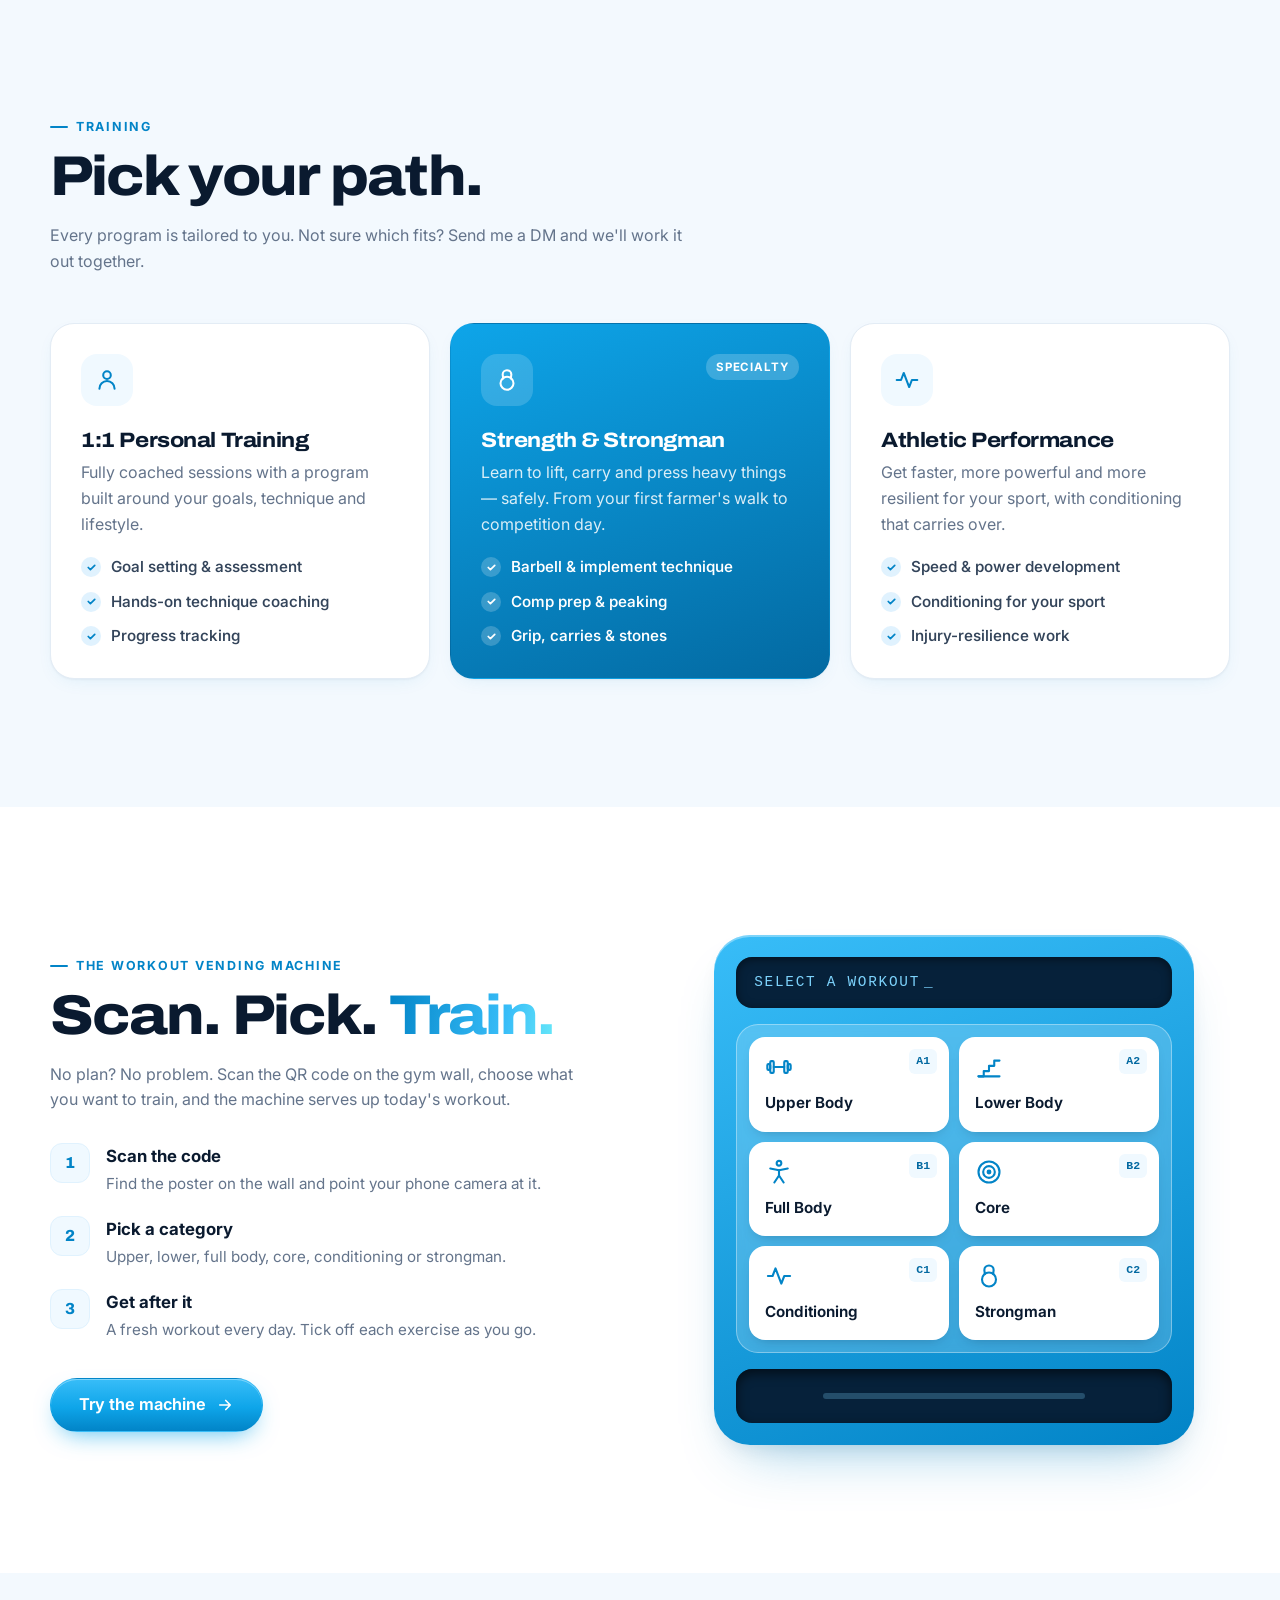
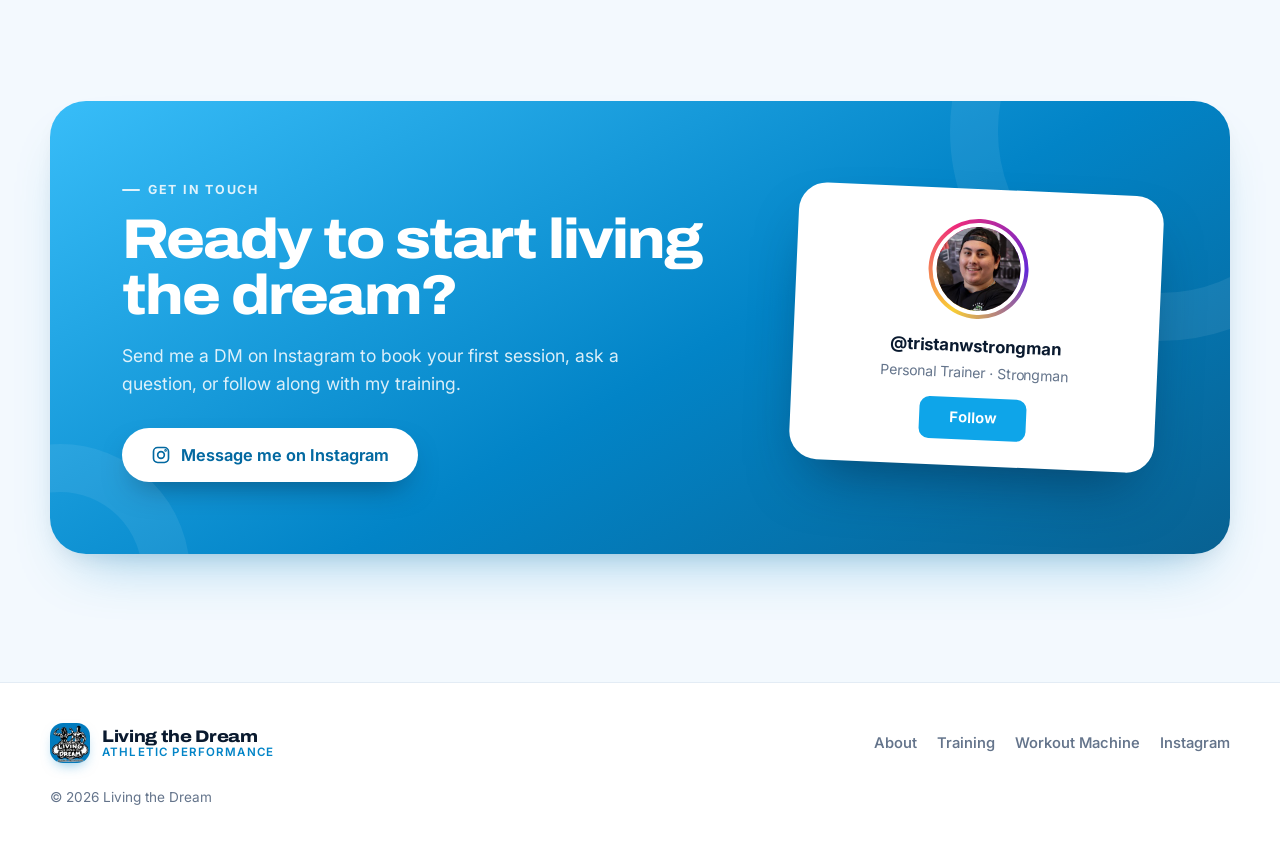
==== commit 1faf1228: "added new images, instagram handle" ====
--- a/index.html
+++ b/index.html
@@ -11,7 +11,7 @@
   <link rel="apple-touch-icon" href="assets/logo.png">
   <meta property="og:title" content="Living the Dream · Athletic Performance">
   <meta property="og:description" content="Personal training, strength and strongman coaching. Achieve the Dream.">
-  <meta property="og:image" content="assets/coach.jpg">
+  <meta property="og:image" content="assets/hero.jpg">
   <link rel="preconnect" href="https://fonts.googleapis.com">
   <link rel="preconnect" href="https://fonts.gstatic.com" crossorigin>
   <link href="https://fonts.googleapis.com/css2?family=Archivo:wdth,wght@62..125,400..900&family=Inter:wght@400;500;600;700&display=swap" rel="stylesheet">
@@ -32,9 +32,9 @@
         <a href="#about">About</a>
         <a href="#training">Training</a>
         <a href="#machine">Workout Machine</a>
-        <a href="#enquire">Enquire</a>
+        <a href="#contact">Contact</a>
       </nav>
-      <a class="btn btn-primary btn-sm header-cta" data-site-link="booking" href="#enquire">Book a session</a>
+      <a class="btn btn-primary btn-sm header-cta" data-site-link="booking" href="#contact">Book a session</a>
       <button class="nav-toggle" aria-label="Menu" aria-expanded="false" aria-controls="mobile-menu">
         <span></span><span></span>
       </button>
@@ -44,8 +44,8 @@
       <a href="#about">About</a>
       <a href="#training">Training</a>
       <a href="#machine">Workout Machine</a>
-      <a href="#enquire">Enquire</a>
-      <a class="btn btn-primary" data-site-link="booking" href="#enquire">Book a session</a>
+      <a href="#contact">Contact</a>
+      <a class="btn btn-primary" data-site-link="booking" href="#contact">Book a session</a>
     </div>
   </header>
 
@@ -60,7 +60,7 @@
           <h1 class="display">Achieve the <span class="accent">Dream.</span></h1>
           <p class="lead">Elevate your athletic performance with personal training built around you, your goals and your potential.</p>
           <div class="hero-actions">
-            <a class="btn btn-primary btn-lg" data-site-link="booking" href="#enquire">Book a session
+            <a class="btn btn-primary btn-lg" data-site-link="booking" href="#contact">Book a session
               <svg viewBox="0 0 24 24" aria-hidden="true"><path d="M5 12h14M13 6l6 6-6 6"/></svg>
             </a>
             <a class="btn btn-ghost btn-lg" href="workout.html">Today's workout</a>
@@ -74,7 +74,7 @@
 
         <div class="hero-visual">
           <div class="photo-card">
-            <img src="assets/coach.jpg" alt="Coach lifting a heavy dumbbell overhead at a strongman competition" width="852" height="512">
+            <img src="assets/hero.jpg" alt="Tristan flexing in the gym in front of atlas stones" width="1440" height="1798">
           </div>
           <a class="float-card ticket" href="workout.html" data-today-ticket>
             <span class="ticket-label">Today's pick</span>
@@ -123,7 +123,7 @@
         <div class="section-head reveal">
           <span class="kicker">Training</span>
           <h2 class="h2">Pick your path.</h2>
-          <p class="muted">Every program is tailored to you. Not sure which fits? Send an enquiry and we'll work it out together.</p>
+          <p class="muted">Every program is tailored to you. Not sure which fits? Send me a DM and we'll work it out together.</p>
         </div>
         <div class="cards">
           <article class="card reveal">
@@ -173,38 +173,28 @@
       </div>
     </section>
 
-    <!-- ENQUIRE -->
-    <section class="section section-tint" id="enquire">
-      <div class="container enquire-grid">
-        <div class="enquire-copy reveal">
-          <span class="kicker">Enquire</span>
-          <h2 class="h2">Ready to start living the dream?</h2>
-          <p class="muted">Tell me a little about yourself and what you're working towards. I'll get back to you to organise your first session.</p>
-          <div class="contact-list">
-            <a data-site-link="email" href="#"><svg viewBox="0 0 24 24" aria-hidden="true"><rect x="3" y="5" width="18" height="14" rx="3"/><path d="m4 7 8 6 8-6"/></svg><span data-site-text="email"></span></a>
-            <a data-site-link="phone" href="#"><svg viewBox="0 0 24 24" aria-hidden="true"><path d="M5 4h4l2 5-2.5 1.5a11 11 0 0 0 5 5L15 13l5 2v4a2 2 0 0 1-2 2A16 16 0 0 1 3 6a2 2 0 0 1 2-2"/></svg><span data-site-text="phone"></span></a>
-            <a data-site-link="instagram" href="#" target="_blank" rel="noopener"><svg viewBox="0 0 24 24" aria-hidden="true"><rect x="3" y="3" width="18" height="18" rx="5"/><circle cx="12" cy="12" r="4"/><circle cx="17.5" cy="6.5" r=".6" fill="currentColor"/></svg><span>Instagram</span></a>
-            <p class="contact-loc" data-site-text="location" data-hide-empty></p>
-          </div>
-        </div>
-        <form class="form-card reveal" id="enquiry-form">
-          <div class="field-row">
-            <label class="field"><span>Name</span><input name="name" required autocomplete="name" placeholder="Your name"></label>
-            <label class="field"><span>Phone</span><input name="phone" type="tel" autocomplete="tel" placeholder="Optional"></label>
-          </div>
-          <label class="field"><span>Email</span><input name="email" type="email" required autocomplete="email" placeholder="you@email.com"></label>
-          <label class="field"><span>I'm interested in</span>
-            <select name="interest">
-              <option>1:1 Personal Training</option>
-              <option>Strength & Strongman</option>
-              <option>Athletic Performance</option>
-              <option>Not sure yet</option>
-            </select>
-          </label>
-          <label class="field"><span>Your goals</span><textarea name="message" rows="4" placeholder="What would you like to achieve?"></textarea></label>
-          <button class="btn btn-primary btn-lg btn-block" type="submit">Send enquiry</button>
-          <p class="form-note" aria-live="polite"></p>
-        </form>
+    <!-- CONTACT -->
+    <section class="section section-tint" id="contact">
+      <div class="container">
+        <div class="contact-card reveal">
+          <div class="contact-copy">
+            <span class="kicker">Get in touch</span>
+            <h2 class="h2">Ready to start living the dream?</h2>
+            <p>Send me a DM on Instagram to book your first session, ask a question, or follow along with my training.</p>
+            <a class="btn btn-white btn-lg" data-site-link="instagram" href="#">
+              <svg class="ig-icon" viewBox="0 0 24 24" aria-hidden="true"><rect x="3" y="3" width="18" height="18" rx="5"/><circle cx="12" cy="12" r="4"/><circle cx="17.5" cy="6.5" r=".6"/></svg>
+              Message me on Instagram
+            </a>
+          </div>
+          <a class="ig-card" data-site-link="instagram" href="#" aria-label="Instagram profile">
+            <span class="ig-avatar"><img src="assets/profile.jpg" alt="" width="80" height="80"></span>
+            <span class="ig-meta">
+              <strong data-site-text="instagramHandle">@tristanwstrongman</strong>
+              <span>Personal Trainer · Strongman</span>
+            </span>
+            <span class="ig-follow">Follow</span>
+          </a>
+        </div>
       </div>
     </section>
   </main>
@@ -219,7 +209,7 @@
         <a href="#about">About</a>
         <a href="#training">Training</a>
         <a href="workout.html">Workout Machine</a>
-        <a href="#enquire">Enquire</a>
+        <a data-site-link="instagram" href="#">Instagram</a>
       </nav>
       <p class="fine">© <span data-year></span> <span data-site-text="name">Living the Dream</span></p>
     </div>
--- a/css/styles.css
+++ b/css/styles.css
@@ -280,11 +280,11 @@
   position: relative;
   border-radius: var(--radius-xl);
   overflow: hidden;
-  aspect-ratio: 1 / 1.02;
+  aspect-ratio: 4 / 4.6;
   box-shadow: var(--shadow-2);
   border: 6px solid #fff;
 }
-.photo-card img { width: 100%; height: 100%; object-fit: cover; object-position: 63% 30%; }
+.photo-card img { width: 100%; height: 100%; object-fit: cover; object-position: 50% 15%; }
 
 .float-card {
   position: absolute;
@@ -458,42 +458,55 @@
 .mock-tray { margin-top: 16px; height: 54px; border-radius: 16px; background: #06213a; display: grid; place-items: center; box-shadow: inset 0 4px 12px rgba(0, 0, 0, 0.6); }
 .mock-tray span { width: 60%; height: 6px; border-radius: 6px; background: rgba(125, 211, 252, 0.25); }
 
-/* ---------- Enquire ---------- */
-
-.enquire-grid { display: grid; grid-template-columns: 0.9fr 1.1fr; gap: clamp(32px, 6vw, 80px); align-items: start; }
-
-.contact-list { display: grid; gap: 10px; margin-top: 30px; }
-.contact-list a { display: inline-flex; align-items: center; gap: 12px; font-weight: 600; color: var(--ink-2); width: fit-content; transition: color 0.2s; }
-.contact-list a:hover { color: var(--sky-600); }
-.contact-list svg { width: 40px; height: 40px; padding: 10px; border-radius: 12px; background: #fff; border: 1px solid var(--line); fill: none; stroke: var(--sky-600); stroke-width: 1.9; stroke-linecap: round; stroke-linejoin: round; }
-.contact-loc { margin: 6px 0 0; color: var(--muted); }
-
-.form-card { padding: clamp(24px, 4vw, 36px); border-radius: var(--radius-lg); background: #fff; border: 1px solid var(--line); box-shadow: var(--shadow-2); display: grid; gap: 16px; }
-.field-row { display: grid; grid-template-columns: 1fr 1fr; gap: 16px; }
-.field { display: grid; gap: 6px; }
-.field span { font-size: 0.85rem; font-weight: 600; color: var(--ink-2); }
-.field input, .field select, .field textarea {
-  width: 100%;
-  font: inherit;
+/* ---------- Contact ---------- */
+
+.contact-card {
+  position: relative;
+  overflow: hidden;
+  display: grid;
+  grid-template-columns: 1.25fr 0.75fr;
+  gap: clamp(32px, 5vw, 64px);
+  align-items: center;
+  padding: clamp(32px, 6vw, 72px);
+  border-radius: 36px;
+  color: #fff;
+  background: linear-gradient(150deg, var(--sky-400) 0%, var(--sky-600) 55%, var(--sky-900) 130%);
+  box-shadow: var(--shadow-2);
+}
+.contact-card::before, .contact-card::after { content: ""; position: absolute; border-radius: 50%; border: 48px solid rgba(255, 255, 255, 0.07); pointer-events: none; }
+.contact-card::before { width: 420px; height: 420px; right: -140px; top: -180px; }
+.contact-card::after { width: 260px; height: 260px; left: -120px; bottom: -150px; }
+.contact-copy { position: relative; }
+.contact-card .kicker { color: rgba(255, 255, 255, 0.85); }
+.contact-card .h2 { color: #fff; max-width: 12em; }
+.contact-copy p { font-size: 1.1rem; color: rgba(255, 255, 255, 0.85); max-width: 30em; margin: 0 0 30px; }
+
+.btn-white { background: #fff; color: var(--sky-700); box-shadow: 0 14px 30px -12px rgba(6, 33, 58, 0.55); }
+.btn-white:hover { transform: translateY(-2px); color: var(--sky-900); }
+.btn .ig-icon { width: 20px; height: 20px; stroke-width: 2; }
+.btn:hover .ig-icon { transform: none; }
+
+.ig-card {
+  position: relative;
+  display: grid;
+  justify-items: center;
+  gap: 14px;
+  padding: 30px 24px 26px;
+  border-radius: 28px;
+  background: #fff;
   color: var(--ink);
-  padding: 13px 15px;
-  border-radius: 14px;
-  border: 1px solid var(--line);
-  background: var(--tint);
-  transition: border-color 0.2s, box-shadow 0.2s, background 0.2s;
-  appearance: none;
-}
-.field select {
-  background-image: url("data:image/svg+xml,%3Csvg xmlns='http://www.w3.org/2000/svg' viewBox='0 0 24 24' fill='none' stroke='%2364748b' stroke-width='2' stroke-linecap='round'%3E%3Cpath d='m6 9 6 6 6-6'/%3E%3C/svg%3E");
-  background-repeat: no-repeat;
-  background-position: right 14px center;
-  background-size: 18px;
-  padding-right: 42px;
-}
-.field textarea { resize: vertical; min-height: 110px; }
-.field input:focus, .field select:focus, .field textarea:focus { outline: none; border-color: var(--sky-400); background: #fff; box-shadow: 0 0 0 4px var(--sky-100); }
-.form-note { margin: 0; font-size: 0.88rem; color: var(--muted); text-align: center; }
-.form-note:empty { display: none; }
+  text-align: center;
+  box-shadow: 0 30px 60px -24px rgba(6, 33, 58, 0.6);
+  transform: rotate(2.5deg);
+  transition: transform 0.4s var(--ease);
+}
+.ig-card:hover { transform: rotate(0deg) translateY(-4px); }
+.ig-avatar { padding: 4px; border-radius: 50%; background: conic-gradient(from 210deg, #f9ce34, #ee2a7b, #6228d7, #f9ce34); }
+.ig-avatar img { width: 92px; height: 92px; border-radius: 50%; border: 4px solid #fff; object-fit: cover; }
+.ig-meta { display: grid; gap: 2px; }
+.ig-meta strong { font-size: 1.05rem; font-weight: 700; }
+.ig-meta span { font-size: 0.88rem; color: var(--muted); }
+.ig-follow { padding: 9px 30px; border-radius: 10px; background: var(--sky-500); color: #fff; font-weight: 650; font-size: 0.92rem; }
 
 /* ---------- Footer ---------- */
 
@@ -517,7 +530,8 @@
 @media (max-width: 960px) {
   .nav, .header-cta { display: none; }
   .nav-toggle { display: block; }
-  .hero-grid, .about-grid, .machine-grid, .enquire-grid { grid-template-columns: 1fr; }
+  .hero-grid, .about-grid, .machine-grid, .contact-card { grid-template-columns: 1fr; }
+  .ig-card { max-width: 340px; width: 100%; justify-self: center; }
   .hero-visual { max-width: 560px; margin: 12px auto 0; width: 100%; }
   .cards { grid-template-columns: 1fr; max-width: 560px; }
 }
@@ -530,16 +544,15 @@
   :root { --header-h: 66px; }
   .container { width: min(1180px, 100% - 32px); }
   .hero-actions .btn { flex: 1 1 100%; }
-  .photo-card { aspect-ratio: 4 / 3.6; }
-  .ticket { left: 12px; bottom: -26px; min-width: 0; right: 12px; }
+  .photo-card { aspect-ratio: 4 / 4.8; }
+  .ticket { left: 12px; bottom: -44px; min-width: 0; right: 12px; }
   .chip-card { right: 12px; top: 12px; font-size: 0.82rem; }
-  .hero-visual { margin-bottom: 26px; }
+  .hero-visual { margin-bottom: 44px; }
   .hero-visual::before { inset: 8% -2% -2% 6%; }
   .stat-row { grid-template-columns: 1fr 1fr 1fr; gap: 8px; }
   .stat { padding: 14px 12px; }
   .stat strong { font-size: 1.5rem; }
   .stat span { font-size: 0.78rem; display: block; line-height: 1.3; }
-  .field-row { grid-template-columns: 1fr; }
   .footer-nav { margin-left: 0; }
 }
 
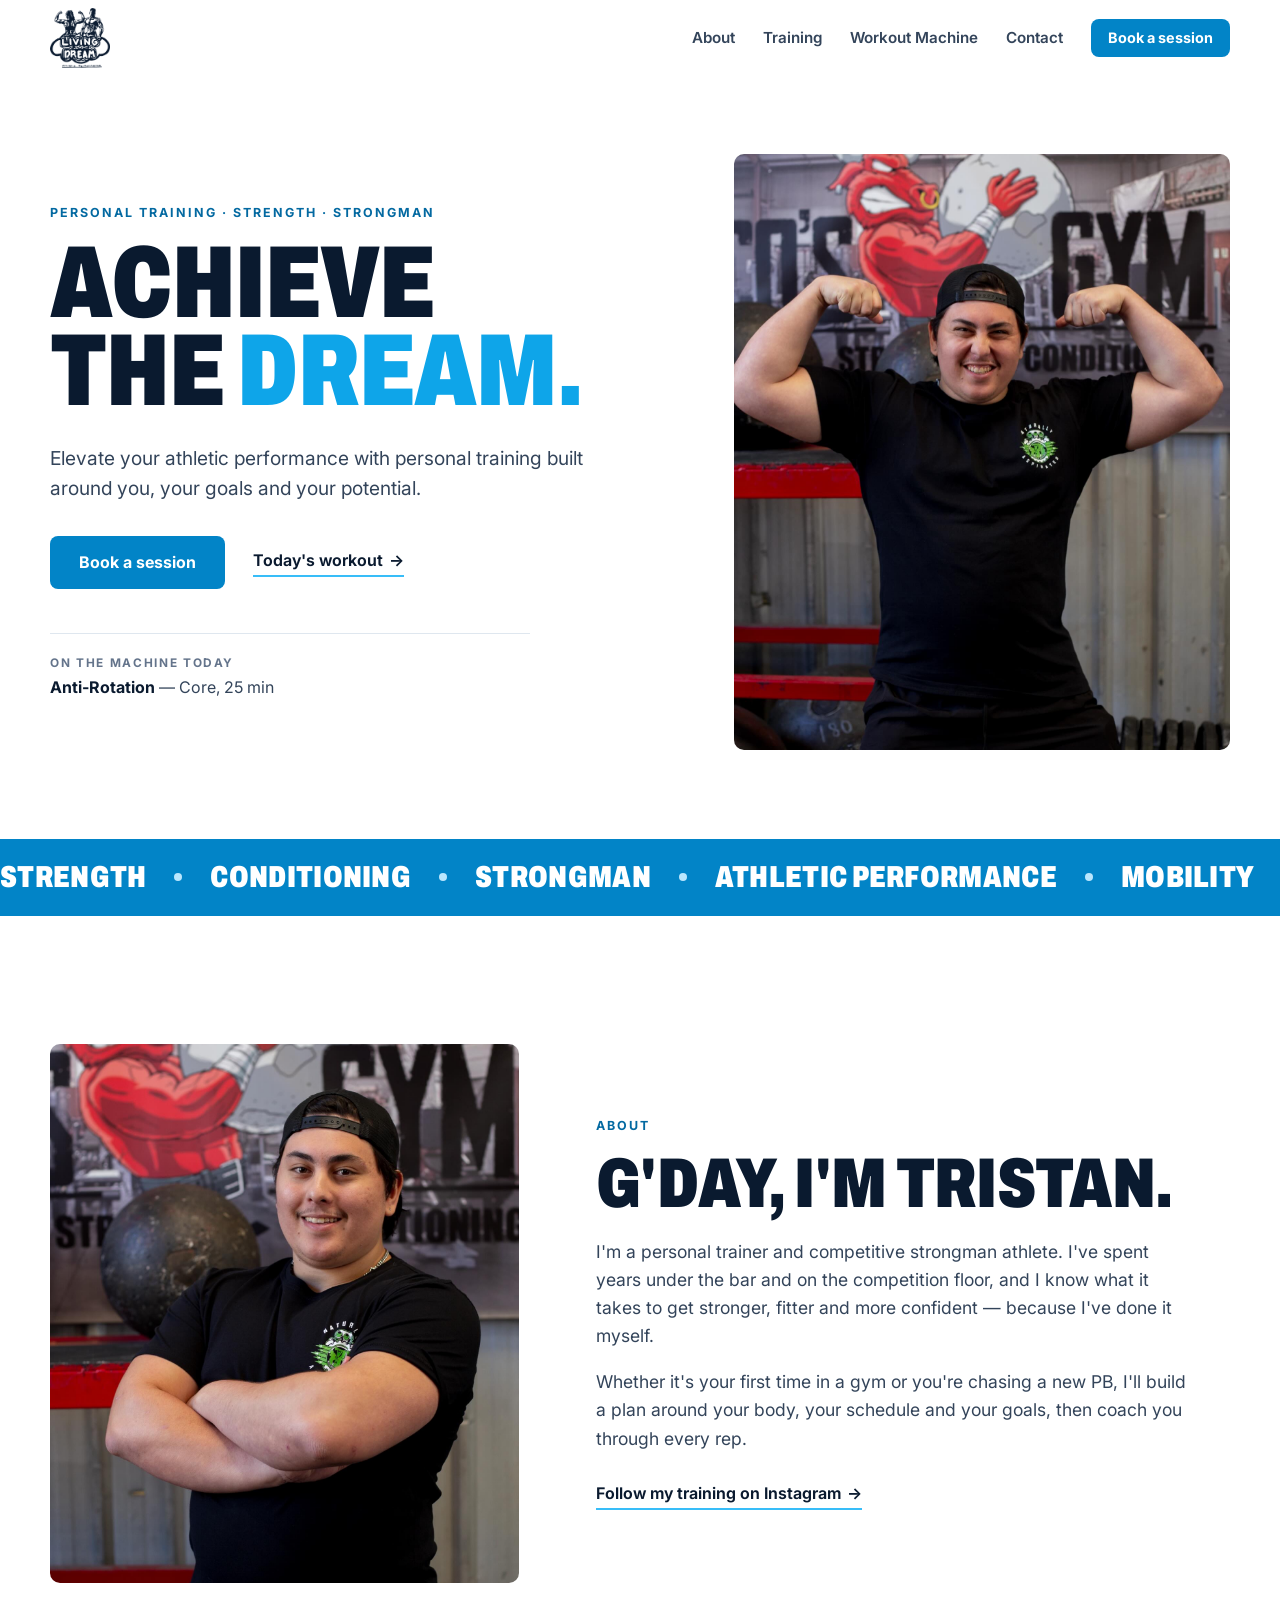
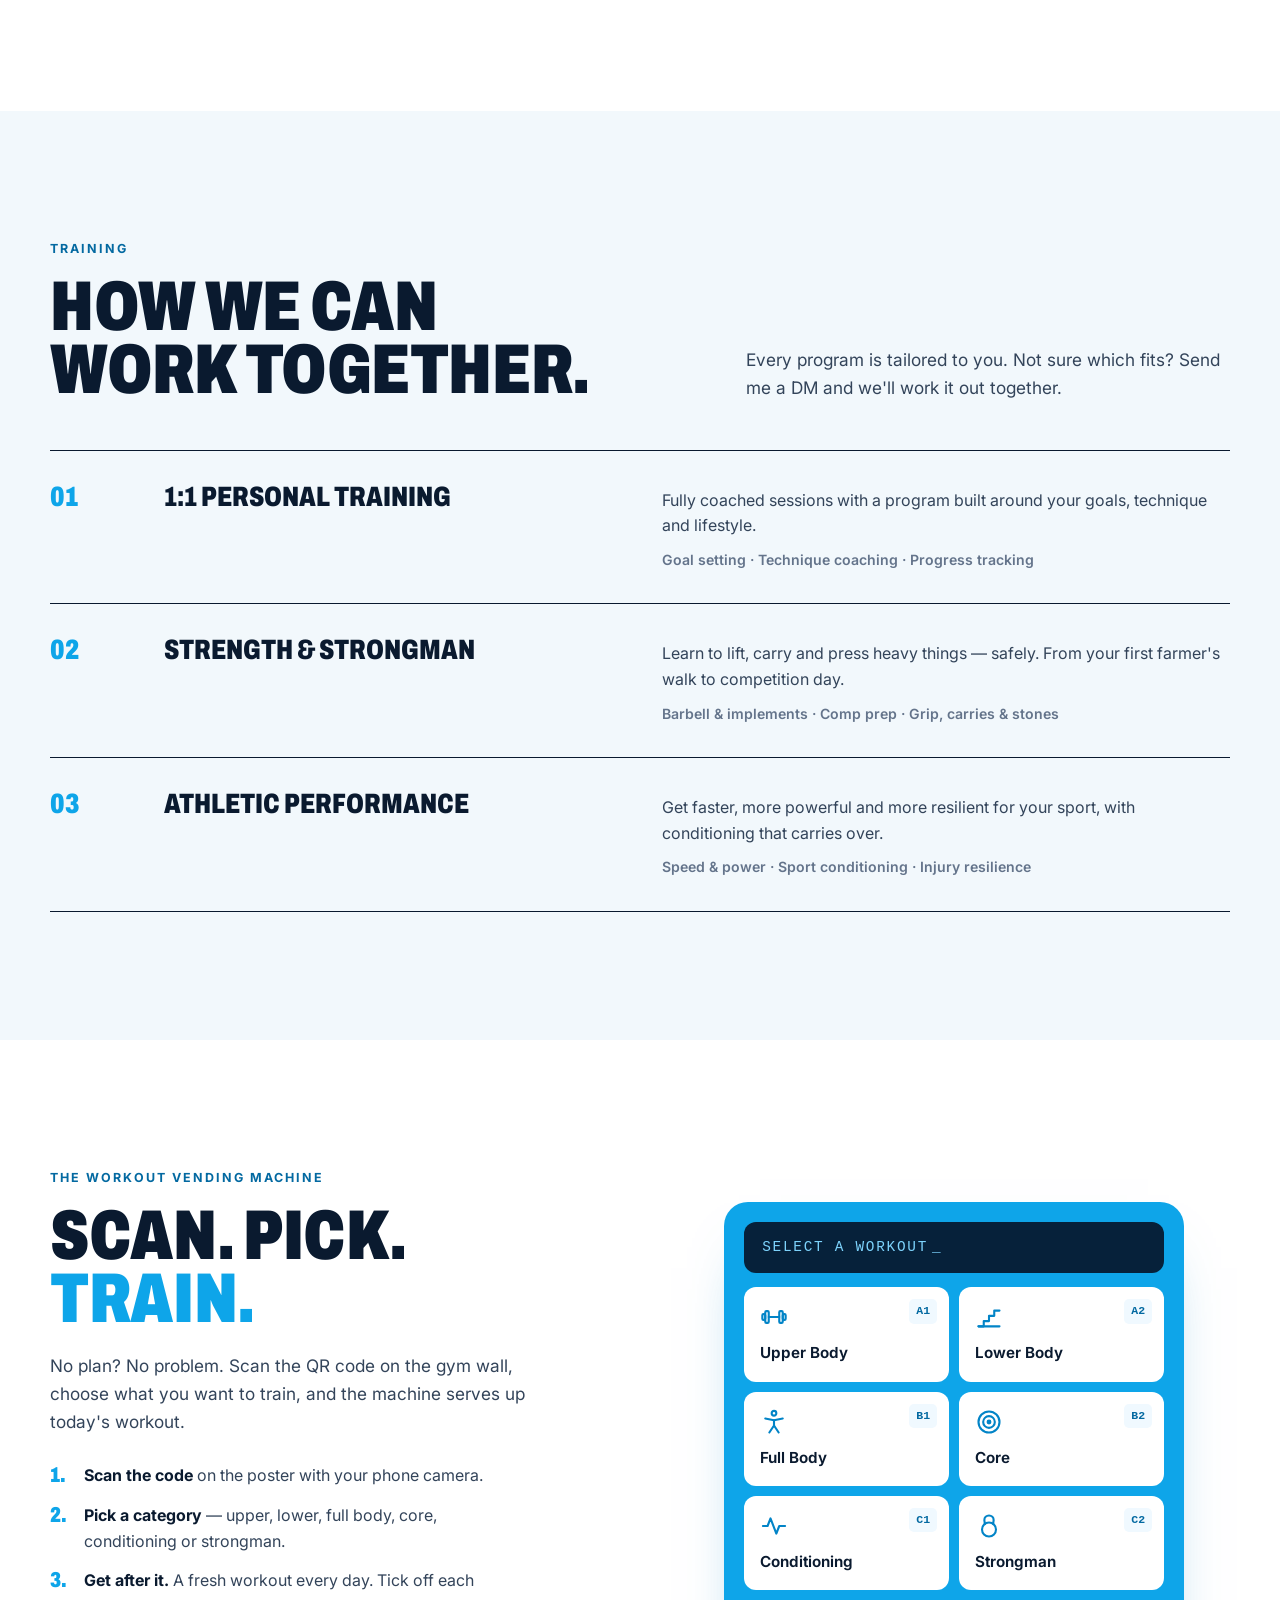
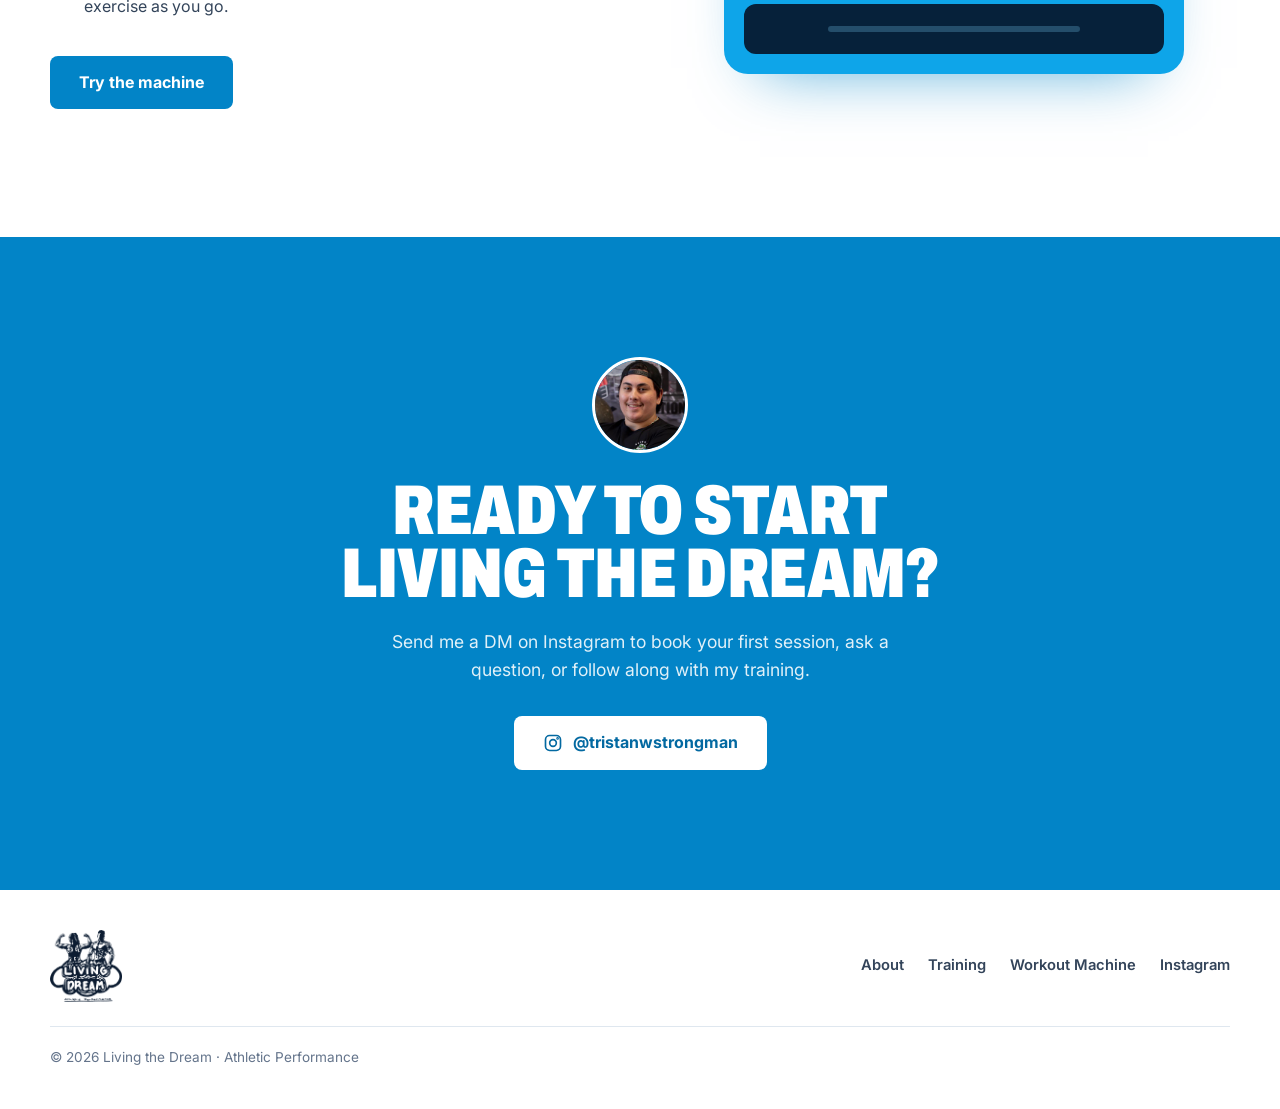
==== commit 98696a4b: "made to look less AI gen" ====
--- a/index.html
+++ b/index.html
@@ -4,11 +4,12 @@
   <meta charset="utf-8">
   <meta name="viewport" content="width=device-width, initial-scale=1, viewport-fit=cover">
   <title>Living the Dream · Athletic Performance</title>
-  <meta name="description" content="Personal training, strength and strongman coaching. Achieve the Dream.">
+  <meta name="description" content="Personal training, strength and strongman coaching with Tristan. Achieve the Dream.">
   <meta name="theme-color" content="#ffffff">
   <script>document.documentElement.classList.add("js")</script>
-  <link rel="icon" href="assets/logo.png">
-  <link rel="apple-touch-icon" href="assets/logo.png">
+  <link rel="icon" href="favicon.ico" sizes="any">
+  <link rel="icon" href="assets/favicon.png" type="image/png">
+  <link rel="apple-touch-icon" href="assets/apple-touch-icon.png">
   <meta property="og:title" content="Living the Dream · Athletic Performance">
   <meta property="og:description" content="Personal training, strength and strongman coaching. Achieve the Dream.">
   <meta property="og:image" content="assets/hero.jpg">
@@ -21,12 +22,8 @@
 
   <header class="site-header">
     <div class="container header-inner">
-      <a class="brand" href="#top" aria-label="Living the Dream home">
-        <img src="assets/logo.png" alt="" width="44" height="44">
-        <span class="brand-text">
-          <strong data-site-text="name">Living the Dream</strong>
-          <small data-site-text="tagline">Athletic Performance</small>
-        </span>
+      <a class="logo" href="#top" aria-label="Living the Dream home">
+        <img src="assets/logo.png" alt="Living the Dream — Athletic Performance" width="600" height="596">
       </a>
       <nav class="nav" aria-label="Main">
         <a href="#about">About</a>
@@ -53,40 +50,24 @@
 
     <!-- HERO -->
     <section class="hero">
-      <div class="hero-bg" aria-hidden="true"></div>
       <div class="container hero-grid">
         <div class="hero-copy">
-          <span class="eyebrow"><span class="dot"></span>Personal training · Strength · Strongman</span>
-          <h1 class="display">Achieve the <span class="accent">Dream.</span></h1>
+          <p class="label">Personal training · Strength · Strongman</p>
+          <h1 class="display">Achieve<br><span class="nowrap">the <span class="hl">Dream.</span></span></h1>
           <p class="lead">Elevate your athletic performance with personal training built around you, your goals and your potential.</p>
           <div class="hero-actions">
-            <a class="btn btn-primary btn-lg" data-site-link="booking" href="#contact">Book a session
-              <svg viewBox="0 0 24 24" aria-hidden="true"><path d="M5 12h14M13 6l6 6-6 6"/></svg>
-            </a>
-            <a class="btn btn-ghost btn-lg" href="workout.html">Today's workout</a>
+            <a class="btn btn-primary btn-lg" data-site-link="booking" href="#contact">Book a session</a>
+            <a class="text-link" href="workout.html">Today's workout <span aria-hidden="true">→</span></a>
           </div>
-          <ul class="hero-points">
-            <li><svg viewBox="0 0 24 24" aria-hidden="true"><path d="m5 12 4.5 4.5L19 7"/></svg>1:1 coaching</li>
-            <li><svg viewBox="0 0 24 24" aria-hidden="true"><path d="m5 12 4.5 4.5L19 7"/></svg>Tailored programs</li>
-            <li><svg viewBox="0 0 24 24" aria-hidden="true"><path d="m5 12 4.5 4.5L19 7"/></svg>All levels welcome</li>
-          </ul>
+          <a class="today" href="workout.html" data-today-ticket>
+            <span class="today-label">On the machine today</span>
+            <span class="today-name"><strong data-t-name>Medley Madness</strong> — <span data-t-cat>Strongman</span>, <span data-t-time>30 min</span></span>
+          </a>
         </div>
 
-        <div class="hero-visual">
-          <div class="photo-card">
-            <img src="assets/hero.jpg" alt="Tristan flexing in the gym in front of atlas stones" width="1440" height="1798">
-          </div>
-          <a class="float-card ticket" href="workout.html" data-today-ticket>
-            <span class="ticket-label">Today's pick</span>
-            <span class="ticket-code" data-t-code>B1 · Full Body</span>
-            <strong data-t-name>The Daily Dream</strong>
-            <span class="ticket-meta" data-t-meta>30 min · Intermediate</span>
-          </a>
-          <div class="float-card chip-card">
-            <span class="pulse-dot"></span>
-            Scan · Pick · Train
-          </div>
-        </div>
+        <figure class="hero-photo">
+          <img src="assets/hero.jpg" alt="Tristan flexing in the gym in front of atlas stones" width="1440" height="1798">
+        </figure>
       </div>
     </section>
 
@@ -101,18 +82,15 @@
     <!-- ABOUT -->
     <section class="section" id="about">
       <div class="container about-grid">
-        <div class="about-head reveal">
-          <span class="kicker">About me</span>
-          <h2 class="h2">Coaching that's built on <span class="accent">real strength.</span></h2>
-        </div>
+        <figure class="about-photo reveal">
+          <img src="assets/about.jpg" alt="Tristan standing with his arms crossed in the gym" width="1440" height="1798" loading="lazy">
+        </figure>
         <div class="about-body reveal">
+          <p class="label">About</p>
+          <h2 class="h2">G'day, I'm Tristan.</h2>
           <p>I'm a personal trainer and competitive strongman athlete. I've spent years under the bar and on the competition floor, and I know what it takes to get stronger, fitter and more confident — because I've done it myself.</p>
           <p>Whether it's your first time in a gym or you're chasing a new PB, I'll build a plan around your body, your schedule and your goals, then coach you through every rep.</p>
-          <div class="stat-row">
-            <div class="stat"><strong>1:1</strong><span>Personalised coaching</span></div>
-            <div class="stat"><strong>60+</strong><span>Workouts in the machine</span></div>
-            <div class="stat"><strong>All</strong><span>Levels welcome</span></div>
-          </div>
+          <a class="text-link" data-site-link="instagram" href="#">Follow my training on Instagram <span aria-hidden="true">→</span></a>
         </div>
       </div>
     </section>
@@ -120,32 +98,39 @@
     <!-- TRAINING -->
     <section class="section section-tint" id="training">
       <div class="container">
-        <div class="section-head reveal">
-          <span class="kicker">Training</span>
-          <h2 class="h2">Pick your path.</h2>
-          <p class="muted">Every program is tailored to you. Not sure which fits? Send me a DM and we'll work it out together.</p>
+        <div class="training-head reveal">
+          <div>
+            <p class="label">Training</p>
+            <h2 class="h2">How we can<br>work together.</h2>
+          </div>
+          <p>Every program is tailored to you. Not sure which fits? Send me a DM and we'll work it out together.</p>
         </div>
-        <div class="cards">
-          <article class="card reveal">
-            <div class="card-icon"><svg viewBox="0 0 24 24" aria-hidden="true"><circle cx="12" cy="7.5" r="3.5"/><path d="M5 20a7 7 0 0 1 14 0"/></svg></div>
+        <ol class="offers">
+          <li class="offer reveal">
+            <span class="offer-num">01</span>
             <h3>1:1 Personal Training</h3>
-            <p>Fully coached sessions with a program built around your goals, technique and lifestyle.</p>
-            <ul class="ticks"><li>Goal setting & assessment</li><li>Hands-on technique coaching</li><li>Progress tracking</li></ul>
-          </article>
-          <article class="card card-feature reveal">
-            <div class="card-icon"><svg viewBox="0 0 24 24" aria-hidden="true"><path d="M8.5 10.5 8 7a4 4 0 0 1 8 0l-.5 3.5"/><circle cx="12" cy="15" r="6"/></svg></div>
-            <span class="badge">Specialty</span>
-            <h3>Strength & Strongman</h3>
-            <p>Learn to lift, carry and press heavy things — safely. From your first farmer's walk to competition day.</p>
-            <ul class="ticks"><li>Barbell & implement technique</li><li>Comp prep & peaking</li><li>Grip, carries & stones</li></ul>
-          </article>
-          <article class="card reveal">
-            <div class="card-icon"><svg viewBox="0 0 24 24" aria-hidden="true"><path d="M2.5 12h4l2.5-6.5 5 13 2.5-6.5h5"/></svg></div>
+            <div>
+              <p>Fully coached sessions with a program built around your goals, technique and lifestyle.</p>
+              <p class="offer-tags">Goal setting · Technique coaching · Progress tracking</p>
+            </div>
+          </li>
+          <li class="offer reveal">
+            <span class="offer-num">02</span>
+            <h3>Strength &amp; Strongman</h3>
+            <div>
+              <p>Learn to lift, carry and press heavy things — safely. From your first farmer's walk to competition day.</p>
+              <p class="offer-tags">Barbell &amp; implements · Comp prep · Grip, carries &amp; stones</p>
+            </div>
+          </li>
+          <li class="offer reveal">
+            <span class="offer-num">03</span>
             <h3>Athletic Performance</h3>
-            <p>Get faster, more powerful and more resilient for your sport, with conditioning that carries over.</p>
-            <ul class="ticks"><li>Speed & power development</li><li>Conditioning for your sport</li><li>Injury-resilience work</li></ul>
-          </article>
-        </div>
+            <div>
+              <p>Get faster, more powerful and more resilient for your sport, with conditioning that carries over.</p>
+              <p class="offer-tags">Speed &amp; power · Sport conditioning · Injury resilience</p>
+            </div>
+          </li>
+        </ol>
       </div>
     </section>
 
@@ -153,17 +138,15 @@
     <section class="section" id="machine">
       <div class="container machine-grid">
         <div class="machine-copy reveal">
-          <span class="kicker">The Workout Vending Machine</span>
-          <h2 class="h2">Scan. Pick. <span class="accent">Train.</span></h2>
-          <p class="muted">No plan? No problem. Scan the QR code on the gym wall, choose what you want to train, and the machine serves up today's workout.</p>
+          <p class="label">The Workout Vending Machine</p>
+          <h2 class="h2">Scan. Pick. <span class="hl">Train.</span></h2>
+          <p>No plan? No problem. Scan the QR code on the gym wall, choose what you want to train, and the machine serves up today's workout.</p>
           <ol class="steps">
-            <li><span>1</span><div><strong>Scan the code</strong><p>Find the poster on the wall and point your phone camera at it.</p></div></li>
-            <li><span>2</span><div><strong>Pick a category</strong><p>Upper, lower, full body, core, conditioning or strongman.</p></div></li>
-            <li><span>3</span><div><strong>Get after it</strong><p>A fresh workout every day. Tick off each exercise as you go.</p></div></li>
+            <li><span><strong>Scan the code</strong> on the poster with your phone camera.</span></li>
+            <li><span><strong>Pick a category</strong> — upper, lower, full body, core, conditioning or strongman.</span></li>
+            <li><span><strong>Get after it.</strong> A fresh workout every day. Tick off each exercise as you go.</span></li>
           </ol>
-          <a class="btn btn-primary btn-lg" href="workout.html">Try the machine
-            <svg viewBox="0 0 24 24" aria-hidden="true"><path d="M5 12h14M13 6l6 6-6 6"/></svg>
-          </a>
+          <a class="btn btn-primary btn-lg" href="workout.html">Try the machine</a>
         </div>
         <div class="machine-mock reveal" aria-label="Workout categories">
           <div class="mock-display"><span>Select a workout</span><span class="blink">_</span></div>
@@ -174,36 +157,23 @@
     </section>
 
     <!-- CONTACT -->
-    <section class="section section-tint" id="contact">
-      <div class="container">
-        <div class="contact-card reveal">
-          <div class="contact-copy">
-            <span class="kicker">Get in touch</span>
-            <h2 class="h2">Ready to start living the dream?</h2>
-            <p>Send me a DM on Instagram to book your first session, ask a question, or follow along with my training.</p>
-            <a class="btn btn-white btn-lg" data-site-link="instagram" href="#">
-              <svg class="ig-icon" viewBox="0 0 24 24" aria-hidden="true"><rect x="3" y="3" width="18" height="18" rx="5"/><circle cx="12" cy="12" r="4"/><circle cx="17.5" cy="6.5" r=".6"/></svg>
-              Message me on Instagram
-            </a>
-          </div>
-          <a class="ig-card" data-site-link="instagram" href="#" aria-label="Instagram profile">
-            <span class="ig-avatar"><img src="assets/profile.jpg" alt="" width="80" height="80"></span>
-            <span class="ig-meta">
-              <strong data-site-text="instagramHandle">@tristanwstrongman</strong>
-              <span>Personal Trainer · Strongman</span>
-            </span>
-            <span class="ig-follow">Follow</span>
-          </a>
-        </div>
+    <section class="contact" id="contact">
+      <div class="container contact-inner reveal">
+        <img class="contact-avatar" src="assets/profile.jpg" alt="" width="240" height="240" loading="lazy">
+        <h2 class="h2">Ready to start<br>living the dream?</h2>
+        <p>Send me a DM on Instagram to book your first session, ask a question, or follow along with my training.</p>
+        <a class="btn btn-white btn-lg" data-site-link="instagram" href="#">
+          <svg class="ig-icon" viewBox="0 0 24 24" aria-hidden="true"><rect x="3" y="3" width="18" height="18" rx="5"/><circle cx="12" cy="12" r="4"/><circle cx="17.5" cy="6.5" r=".6"/></svg>
+          <span data-site-text="instagramHandle">@tristanwstrongman</span>
+        </a>
       </div>
     </section>
   </main>
 
   <footer class="site-footer">
     <div class="container footer-inner">
-      <a class="brand" href="#top">
-        <img src="assets/logo.png" alt="" width="40" height="40">
-        <span class="brand-text"><strong data-site-text="name">Living the Dream</strong><small data-site-text="tagline">Athletic Performance</small></span>
+      <a class="logo logo-sm" href="#top" aria-label="Living the Dream home">
+        <img src="assets/logo.png" alt="" width="600" height="596" loading="lazy">
       </a>
       <nav class="footer-nav" aria-label="Footer">
         <a href="#about">About</a>
@@ -211,7 +181,7 @@
         <a href="workout.html">Workout Machine</a>
         <a data-site-link="instagram" href="#">Instagram</a>
       </nav>
-      <p class="fine">© <span data-year></span> <span data-site-text="name">Living the Dream</span></p>
+      <p class="fine">© <span data-year></span> <span data-site-text="name">Living the Dream</span> · Athletic Performance</p>
     </div>
   </footer>
 
--- a/css/styles.css
+++ b/css/styles.css
@@ -16,9 +16,9 @@
   --ink: #0a1a2f;
   --ink-2: #33445a;
   --muted: #64748b;
-  --line: #e3ecf5;
+  --line: #dfe7ef;
   --bg: #ffffff;
-  --tint: #f3f9fe;
+  --tint: #f2f8fc;
 
   --radius-xl: 32px;
   --radius-lg: 24px;
@@ -32,13 +32,13 @@
   --font-display: "Archivo", "Inter", system-ui, sans-serif;
   --font-body: "Inter", system-ui, -apple-system, "Segoe UI", Roboto, sans-serif;
 
-  --header-h: 72px;
+  --header-h: 76px;
   --ease: cubic-bezier(0.22, 1, 0.36, 1);
 }
 
 *, *::before, *::after { box-sizing: border-box; }
 
-html { scroll-behavior: smooth; scroll-padding-top: calc(var(--header-h) + 16px); -webkit-text-size-adjust: 100%; }
+html { scroll-behavior: smooth; scroll-padding-top: var(--header-h); -webkit-text-size-adjust: 100%; }
 
 body {
   margin: 0;
@@ -53,40 +53,59 @@
 body.no-scroll { overflow: hidden; }
 
 img { max-width: 100%; display: block; }
+figure { margin: 0; }
 a { color: inherit; text-decoration: none; }
 button { font: inherit; color: inherit; }
 [hidden] { display: none !important; }
 .icon { width: 24px; height: 24px; flex: none; }
 
 ::selection { background: var(--sky-200); color: var(--ink); }
-
-:focus-visible { outline: 3px solid var(--sky-300); outline-offset: 3px; border-radius: 8px; }
+:focus-visible { outline: 3px solid var(--sky-300); outline-offset: 3px; border-radius: 4px; }
 
 .container { width: min(1180px, 100% - 40px); margin-inline: auto; }
 
 /* ---------- Type ---------- */
 
-.display, .h2, h3 { font-family: var(--font-display); font-stretch: 112%; color: var(--ink); }
+.display, .h2, h3 {
+  font-family: var(--font-display);
+  font-stretch: 75%;
+  font-weight: 900;
+  text-transform: uppercase;
+  color: var(--ink);
+}
 
 .display {
-  font-stretch: 106%;
-  font-size: clamp(3rem, 6.4vw, 5.6rem);
-  font-weight: 850;
-  line-height: 0.92;
-  letter-spacing: -0.04em;
-  margin: 18px 0 22px;
+  font-size: clamp(3.6rem, 8vw, 7.2rem);
+  line-height: 0.86;
+  letter-spacing: -0.01em;
+  margin: 0 0 28px;
 }
 
 .h2 {
-  font-size: clamp(2.1rem, 4.6vw, 3.5rem);
-  font-weight: 800;
-  line-height: 1;
-  letter-spacing: -0.035em;
-  margin: 12px 0 18px;
-}
-
-h3 { font-size: 1.3rem; font-weight: 750; letter-spacing: -0.02em; margin: 0 0 8px; line-height: 1.2; }
-
+  font-size: clamp(2.6rem, 6vw, 4.4rem);
+  line-height: 0.9;
+  letter-spacing: -0.005em;
+  margin: 0 0 22px;
+}
+
+h3 { font-size: 1.75rem; font-weight: 850; line-height: 1; letter-spacing: 0; margin: 0; }
+
+.hl { color: var(--sky-500); }
+.nowrap { white-space: nowrap; }
+
+.label {
+  margin: 0 0 16px;
+  font-size: 0.78rem;
+  font-weight: 700;
+  letter-spacing: 0.16em;
+  text-transform: uppercase;
+  color: var(--sky-700);
+}
+
+.lead { font-size: clamp(1.08rem, 1.5vw, 1.22rem); color: var(--ink-2); max-width: 30em; margin: 0 0 32px; }
+.muted { color: var(--muted); }
+
+/* Used by the workout page */
 .accent {
   background: linear-gradient(100deg, var(--sky-600) 0%, var(--sky-400) 70%, #67e8f9 100%);
   -webkit-background-clip: text;
@@ -94,36 +113,19 @@
   color: transparent;
 }
 
-.lead { font-size: clamp(1.08rem, 1.6vw, 1.25rem); color: var(--ink-2); max-width: 34em; margin: 0 0 30px; }
-.muted { color: var(--muted); }
-
-.kicker {
+.text-link {
   display: inline-flex;
   align-items: center;
-  gap: 8px;
-  font-size: 0.78rem;
-  font-weight: 700;
-  letter-spacing: 0.14em;
-  text-transform: uppercase;
-  color: var(--sky-600);
-}
-.kicker::before { content: ""; width: 18px; height: 2px; border-radius: 2px; background: currentColor; }
-
-.eyebrow {
-  display: inline-flex;
-  align-items: center;
-  gap: 10px;
-  padding: 7px 14px 7px 10px;
-  border-radius: 999px;
-  background: rgba(255, 255, 255, 0.75);
-  border: 1px solid var(--sky-100);
-  box-shadow: var(--shadow-1);
-  font-size: 0.85rem;
-  font-weight: 600;
-  color: var(--ink-2);
-  backdrop-filter: blur(8px);
-}
-.eyebrow .dot { width: 8px; height: 8px; border-radius: 50%; background: var(--sky-500); box-shadow: 0 0 0 4px var(--sky-100); }
+  gap: 6px;
+  font-weight: 650;
+  color: var(--ink);
+  border-bottom: 2px solid var(--sky-400);
+  padding-bottom: 2px;
+  transition: color 0.2s, border-color 0.2s;
+}
+.text-link:hover { color: var(--sky-700); border-color: var(--sky-700); }
+.text-link span { transition: transform 0.2s; }
+.text-link:hover span { transform: translateX(3px); }
 
 /* ---------- Buttons ---------- */
 
@@ -135,33 +137,40 @@
   justify-content: center;
   gap: 10px;
   padding: var(--pad-y) var(--pad-x);
-  border-radius: 999px;
-  border: 1px solid transparent;
-  font-weight: 650;
+  border-radius: 8px;
+  border: 1.5px solid transparent;
+  font-weight: 700;
   font-size: 0.98rem;
   line-height: 1.2;
   cursor: pointer;
   white-space: nowrap;
-  transition: transform 0.25s var(--ease), box-shadow 0.25s var(--ease), background 0.25s, border-color 0.25s, color 0.25s;
+  transition: background 0.2s, border-color 0.2s, color 0.2s, transform 0.15s;
   -webkit-tap-highlight-color: transparent;
 }
-.btn svg { width: 18px; height: 18px; fill: none; stroke: currentColor; stroke-width: 2.2; stroke-linecap: round; stroke-linejoin: round; transition: transform 0.25s var(--ease); }
-.btn:hover svg { transform: translateX(3px); }
-.btn:active { transform: scale(0.97); }
-
-.btn-primary {
-  color: #fff;
-  background: linear-gradient(180deg, var(--sky-400), var(--sky-500) 55%, var(--sky-600));
-  box-shadow: var(--shadow-btn), inset 0 1px 0 rgba(255, 255, 255, 0.35);
-}
-.btn-primary:hover { transform: translateY(-2px); box-shadow: 0 16px 30px -12px rgba(14, 165, 233, 0.85), inset 0 1px 0 rgba(255, 255, 255, 0.35); }
-
-.btn-ghost { background: #fff; border-color: var(--line); color: var(--ink); box-shadow: var(--shadow-1); }
-.btn-ghost:hover { border-color: var(--sky-200); color: var(--sky-700); transform: translateY(-2px); }
-
-.btn-sm { --pad-y: 9px; --pad-x: 18px; font-size: 0.92rem; }
-.btn-lg { --pad-y: 16px; --pad-x: 28px; font-size: 1.02rem; }
+.btn svg { width: 18px; height: 18px; fill: none; stroke: currentColor; stroke-width: 2.2; stroke-linecap: round; stroke-linejoin: round; }
+.btn:active { transform: translateY(1px); }
+
+.btn-primary { color: #fff; background: var(--sky-600); }
+.btn-primary:hover { background: var(--sky-700); }
+
+.btn-ghost { background: #fff; border-color: var(--line); color: var(--ink); }
+.btn-ghost:hover { border-color: var(--ink); }
+
+.btn-white { background: #fff; color: var(--sky-700); }
+.btn-white:hover { background: var(--sky-50); }
+.btn .ig-icon { width: 20px; height: 20px; stroke-width: 2; }
+
+.btn-sm { --pad-y: 9px; --pad-x: 16px; font-size: 0.9rem; }
+.btn-lg { --pad-y: 16px; --pad-x: 28px; font-size: 1rem; }
 .btn-block { width: 100%; }
+
+/* ---------- Brand (workout page header) ---------- */
+
+.brand { display: inline-flex; align-items: center; gap: 10px; }
+.brand img { height: 44px; width: auto; }
+.brand-text { display: flex; flex-direction: column; line-height: 1.1; }
+.brand-text strong { font-family: var(--font-display); font-stretch: 80%; font-weight: 850; font-size: 1.1rem; text-transform: uppercase; }
+.brand-text small { font-size: 0.7rem; font-weight: 600; letter-spacing: 0.12em; text-transform: uppercase; color: var(--sky-700); }
 
 /* ---------- Header ---------- */
 
@@ -169,371 +178,219 @@
   position: sticky;
   top: 0;
   z-index: 50;
-  background: rgba(255, 255, 255, 0.72);
-  backdrop-filter: saturate(180%) blur(16px);
-  -webkit-backdrop-filter: saturate(180%) blur(16px);
+  background: #fff;
   border-bottom: 1px solid transparent;
-  transition: border-color 0.3s, background 0.3s;
-}
-.site-header.scrolled, .site-header.menu-open { border-color: var(--line); background: rgba(255, 255, 255, 0.9); }
+  transition: border-color 0.3s;
+}
+.site-header.scrolled, .site-header.menu-open { border-color: var(--line); }
 
 .header-inner { height: var(--header-h); display: flex; align-items: center; gap: 28px; }
 
-.brand { display: inline-flex; align-items: center; gap: 12px; }
-.brand img { width: 44px; height: 44px; border-radius: 13px; box-shadow: 0 6px 14px -6px rgba(2, 132, 199, 0.6); }
-.brand-text { display: flex; flex-direction: column; line-height: 1.1; }
-.brand-text strong { font-family: var(--font-display); font-stretch: 115%; font-weight: 800; font-size: 1.05rem; letter-spacing: -0.02em; }
-.brand-text small { font-size: 0.72rem; font-weight: 600; letter-spacing: 0.1em; text-transform: uppercase; color: var(--sky-600); }
-
-.nav { display: flex; gap: 4px; margin-left: auto; }
-.nav a { padding: 8px 14px; border-radius: 999px; font-weight: 550; font-size: 0.95rem; color: var(--ink-2); transition: background 0.2s, color 0.2s; }
-.nav a:hover { background: var(--sky-50); color: var(--sky-700); }
+.logo img { height: 60px; width: auto; }
+.logo-sm img { height: 72px; }
+
+.nav { display: flex; gap: 28px; margin-left: auto; }
+.nav a { position: relative; font-weight: 600; font-size: 0.95rem; color: var(--ink-2); padding: 6px 0; transition: color 0.2s; }
+.nav a::after { content: ""; position: absolute; left: 0; right: 0; bottom: 0; height: 2px; background: var(--sky-500); transform: scaleX(0); transform-origin: left; transition: transform 0.25s var(--ease); }
+.nav a:hover { color: var(--ink); }
+.nav a:hover::after { transform: scaleX(1); }
 
 .nav-toggle {
   display: none;
   margin-left: auto;
   width: 44px;
   height: 44px;
-  border-radius: 14px;
-  border: 1px solid var(--line);
+  border-radius: 8px;
+  border: 1.5px solid var(--line);
   background: #fff;
   position: relative;
   cursor: pointer;
 }
-.nav-toggle span { position: absolute; left: 13px; right: 13px; height: 2px; border-radius: 2px; background: var(--ink); transition: transform 0.35s var(--ease), top 0.35s var(--ease); }
-.nav-toggle span:first-child { top: 17px; }
+.nav-toggle span { position: absolute; left: 12px; right: 12px; height: 2px; background: var(--ink); transition: transform 0.3s var(--ease), top 0.3s var(--ease); }
+.nav-toggle span:first-child { top: 16px; }
 .nav-toggle span:last-child { top: 25px; }
-.menu-open .nav-toggle span:first-child { top: 21px; transform: rotate(45deg); }
-.menu-open .nav-toggle span:last-child { top: 21px; transform: rotate(-45deg); }
+.menu-open .nav-toggle span:first-child { top: 20.5px; transform: rotate(45deg); }
+.menu-open .nav-toggle span:last-child { top: 20.5px; transform: rotate(-45deg); }
 
 .mobile-menu {
   position: absolute;
   inset: var(--header-h) 0 auto 0;
   height: calc(100dvh - var(--header-h));
-  padding: 24px 20px 40px;
+  padding: 16px 20px 40px;
   display: flex;
   flex-direction: column;
-  gap: 4px;
   background: #fff;
   opacity: 0;
   visibility: hidden;
-  transform: translateY(-8px);
-  transition: opacity 0.3s var(--ease), transform 0.3s var(--ease), visibility 0.3s;
+  transition: opacity 0.25s, visibility 0.25s;
 }
 .mobile-menu a:not(.btn) {
   font-family: var(--font-display);
-  font-stretch: 112%;
-  font-size: 2rem;
-  font-weight: 750;
-  letter-spacing: -0.03em;
-  padding: 10px 4px;
+  font-stretch: 75%;
+  font-weight: 900;
+  text-transform: uppercase;
+  font-size: 2.4rem;
+  line-height: 1;
+  padding: 14px 0;
   border-bottom: 1px solid var(--line);
 }
-.mobile-menu .btn { margin-top: 24px; }
-.menu-open .mobile-menu { opacity: 1; visibility: visible; transform: none; }
+.mobile-menu .btn { margin-top: 28px; }
+.menu-open .mobile-menu { opacity: 1; visibility: visible; }
 
 /* ---------- Hero ---------- */
 
-.hero { position: relative; overflow: hidden; padding: clamp(40px, 7vw, 90px) 0 clamp(60px, 8vw, 110px); }
-
-.hero-bg {
-  position: absolute;
-  inset: -20% -10% 0;
-  z-index: -1;
-  background:
-    radial-gradient(40% 50% at 80% 30%, rgba(56, 189, 248, 0.32), transparent 70%),
-    radial-gradient(35% 45% at 10% 10%, rgba(186, 230, 253, 0.7), transparent 70%),
-    radial-gradient(30% 40% at 50% 100%, rgba(224, 242, 254, 0.9), transparent 70%),
-    linear-gradient(180deg, #f5fbff, #fff);
-}
-.hero-bg::after {
-  content: "";
-  position: absolute;
-  inset: 0;
-  background-image:
-    linear-gradient(rgba(2, 132, 199, 0.07) 1px, transparent 1px),
-    linear-gradient(90deg, rgba(2, 132, 199, 0.07) 1px, transparent 1px);
-  background-size: 48px 48px;
-  -webkit-mask-image: radial-gradient(60% 60% at 50% 30%, #000, transparent 75%);
-  mask-image: radial-gradient(60% 60% at 50% 30%, #000, transparent 75%);
-}
-
-.hero-grid { display: grid; grid-template-columns: 1.05fr 0.95fr; gap: clamp(32px, 5vw, 72px); align-items: center; }
-
-.hero-actions { display: flex; flex-wrap: wrap; gap: 12px; }
-
-.hero-points { list-style: none; padding: 0; margin: 30px 0 0; display: flex; flex-wrap: wrap; gap: 10px 22px; color: var(--ink-2); font-weight: 550; font-size: 0.95rem; }
-.hero-points li { display: inline-flex; align-items: center; gap: 8px; }
-.hero-points svg { width: 20px; height: 20px; padding: 3px; border-radius: 50%; background: var(--sky-100); fill: none; stroke: var(--sky-600); stroke-width: 3; stroke-linecap: round; stroke-linejoin: round; }
-
-.hero-visual { position: relative; }
-.hero-visual::before {
-  content: "";
-  position: absolute;
-  inset: 6% -4% -4% 8%;
-  border-radius: var(--radius-xl);
-  background: linear-gradient(135deg, var(--sky-300), var(--sky-500));
-  transform: rotate(4deg);
-  opacity: 0.9;
-}
-.photo-card {
-  position: relative;
-  border-radius: var(--radius-xl);
-  overflow: hidden;
-  aspect-ratio: 4 / 4.6;
-  box-shadow: var(--shadow-2);
-  border: 6px solid #fff;
-}
-.photo-card img { width: 100%; height: 100%; object-fit: cover; object-position: 50% 15%; }
-
-.float-card {
-  position: absolute;
-  background: rgba(255, 255, 255, 0.86);
-  backdrop-filter: blur(14px);
-  -webkit-backdrop-filter: blur(14px);
-  border: 1px solid rgba(255, 255, 255, 0.9);
-  border-radius: var(--radius);
-  box-shadow: var(--shadow-2);
-}
-
-.ticket {
-  left: -28px;
-  bottom: 28px;
-  display: flex;
-  flex-direction: column;
+.hero { padding: clamp(36px, 6vw, 80px) 0 clamp(56px, 7vw, 96px); }
+
+.hero-grid { display: grid; grid-template-columns: 1.1fr 0.9fr; gap: clamp(32px, 6vw, 88px); align-items: center; }
+
+.hero-actions { display: flex; flex-wrap: wrap; align-items: center; gap: 16px 28px; }
+
+.today {
+  display: grid;
   gap: 2px;
-  padding: 16px 20px 16px 22px;
-  min-width: 230px;
-  transition: transform 0.3s var(--ease);
-  animation: floaty 6s ease-in-out infinite;
-}
-.ticket:hover { transform: translateY(-4px); }
-.ticket::before { content: ""; position: absolute; left: 0; top: 16px; bottom: 16px; width: 4px; border-radius: 0 4px 4px 0; background: var(--sky-500); }
-.ticket-label { font-size: 0.7rem; font-weight: 700; letter-spacing: 0.14em; text-transform: uppercase; color: var(--sky-600); }
-.ticket-code { font-size: 0.8rem; color: var(--muted); font-weight: 600; }
-.ticket strong { font-family: var(--font-display); font-stretch: 110%; font-size: 1.25rem; letter-spacing: -0.02em; line-height: 1.15; }
-.ticket-meta { font-size: 0.82rem; color: var(--ink-2); }
-
-.chip-card {
-  top: 26px;
-  right: -14px;
-  display: inline-flex;
-  align-items: center;
-  gap: 10px;
-  padding: 10px 16px;
-  border-radius: 999px;
-  font-weight: 650;
-  font-size: 0.9rem;
-  animation: floaty 6s ease-in-out -3s infinite;
-}
-.pulse-dot { width: 10px; height: 10px; border-radius: 50%; background: #22c55e; box-shadow: 0 0 0 0 rgba(34, 197, 94, 0.5); animation: pulse 2s infinite; }
-
-@keyframes floaty { 0%, 100% { translate: 0 0; } 50% { translate: 0 -8px; } }
-@keyframes pulse { 0% { box-shadow: 0 0 0 0 rgba(34, 197, 94, 0.5); } 70% { box-shadow: 0 0 0 10px rgba(34, 197, 94, 0); } 100% { box-shadow: 0 0 0 0 rgba(34, 197, 94, 0); } }
+  margin-top: 44px;
+  padding-top: 20px;
+  border-top: 1px solid var(--line);
+  max-width: 30em;
+}
+.today-label { font-size: 0.74rem; font-weight: 700; letter-spacing: 0.14em; text-transform: uppercase; color: var(--muted); }
+.today-name { color: var(--ink-2); }
+.today strong { color: var(--ink); }
+.today:hover strong { color: var(--sky-700); text-decoration: underline; text-underline-offset: 3px; }
+
+.hero-photo { position: relative; }
+.hero-photo img { width: 100%; height: auto; aspect-ratio: 4 / 4.8; object-fit: cover; object-position: 50% 15%; border-radius: 10px; }
 
 /* ---------- Marquee ---------- */
 
-.marquee { overflow: hidden; background: linear-gradient(90deg, var(--sky-600), var(--sky-500), var(--sky-400)); color: #fff; padding: 18px 0; }
-.marquee-track { display: flex; align-items: center; gap: 28px; width: max-content; animation: marquee 38s linear infinite; }
-.marquee span { font-family: var(--font-display); font-stretch: 120%; font-weight: 800; font-size: clamp(1.1rem, 2vw, 1.5rem); text-transform: uppercase; letter-spacing: 0.02em; }
-.marquee i { width: 10px; height: 10px; transform: rotate(45deg); background: rgba(255, 255, 255, 0.6); border-radius: 2px; }
+.marquee { overflow: hidden; background: var(--sky-600); color: #fff; padding: 14px 0; }
+.marquee-track { display: flex; align-items: center; gap: 28px; width: max-content; animation: marquee 45s linear infinite; }
+.marquee span { font-family: var(--font-display); font-stretch: 75%; font-weight: 900; font-size: clamp(1.3rem, 2.4vw, 1.9rem); text-transform: uppercase; letter-spacing: 0.01em; }
+.marquee i { width: 8px; height: 8px; border-radius: 50%; background: var(--sky-200); }
 @keyframes marquee { to { transform: translateX(-50%); } }
 
 /* ---------- Sections ---------- */
 
-.section { padding: clamp(72px, 10vw, 130px) 0; }
+.section { padding: clamp(72px, 10vw, 128px) 0; }
 .section-tint { background: var(--tint); }
-.section-head { max-width: 640px; margin-bottom: 48px; }
-
-.about-grid { display: grid; grid-template-columns: 1fr 1.1fr; gap: clamp(28px, 6vw, 90px); align-items: start; }
-.about-body p { font-size: 1.1rem; color: var(--ink-2); margin: 0 0 18px; }
-
-.stat-row { display: grid; grid-template-columns: repeat(3, 1fr); gap: 12px; margin-top: 34px; }
-.stat { padding: 20px; border-radius: var(--radius); background: var(--tint); border: 1px solid var(--line); }
-.stat strong { display: block; font-family: var(--font-display); font-stretch: 115%; font-size: 2rem; font-weight: 850; letter-spacing: -0.03em; color: var(--sky-600); line-height: 1.1; }
-.stat span { font-size: 0.88rem; color: var(--muted); font-weight: 500; }
-
-/* ---------- Cards ---------- */
-
-.cards { display: grid; grid-template-columns: repeat(3, 1fr); gap: 20px; }
-.card {
-  position: relative;
-  padding: 30px;
-  border-radius: var(--radius-lg);
-  background: #fff;
-  border: 1px solid var(--line);
-  box-shadow: var(--shadow-1);
-  transition: transform 0.35s var(--ease), box-shadow 0.35s var(--ease);
-}
-.card:hover { transform: translateY(-6px); box-shadow: var(--shadow-2); }
-.card p { color: var(--muted); margin: 0 0 18px; }
-.card-icon { width: 52px; height: 52px; display: grid; place-items: center; border-radius: 16px; background: var(--sky-50); color: var(--sky-600); margin-bottom: 22px; }
-.card-icon svg { width: 26px; height: 26px; fill: none; stroke: currentColor; stroke-width: 1.9; stroke-linecap: round; stroke-linejoin: round; }
-
-.card-feature { background: linear-gradient(160deg, var(--sky-500), var(--sky-700)); border-color: transparent; color: #fff; }
-.card-feature h3 { color: #fff; }
-.card-feature p { color: rgba(255, 255, 255, 0.85); }
-.card-feature .card-icon { background: rgba(255, 255, 255, 0.16); color: #fff; }
-.card-feature .ticks li { color: #fff; }
-.card-feature .ticks li::before { background-color: rgba(255, 255, 255, 0.2); }
-.badge { position: absolute; top: 30px; right: 30px; padding: 4px 10px; border-radius: 999px; background: rgba(255, 255, 255, 0.2); font-size: 0.72rem; font-weight: 700; letter-spacing: 0.08em; text-transform: uppercase; }
-
-.ticks { list-style: none; padding: 0; margin: 0; display: grid; gap: 10px; }
-.ticks li { display: flex; align-items: center; gap: 10px; font-weight: 550; font-size: 0.95rem; color: var(--ink-2); }
-.ticks li::before {
-  content: "";
-  flex: none;
-  width: 20px;
-  height: 20px;
-  border-radius: 50%;
-  background: var(--sky-100) url("data:image/svg+xml,%3Csvg xmlns='http://www.w3.org/2000/svg' viewBox='0 0 24 24' fill='none' stroke='%230284c7' stroke-width='3.2' stroke-linecap='round' stroke-linejoin='round'%3E%3Cpath d='m6 12 4 4 8-8'/%3E%3C/svg%3E") center / 13px no-repeat;
-}
-.card-feature .ticks li::before { background-image: url("data:image/svg+xml,%3Csvg xmlns='http://www.w3.org/2000/svg' viewBox='0 0 24 24' fill='none' stroke='white' stroke-width='3.2' stroke-linecap='round' stroke-linejoin='round'%3E%3Cpath d='m6 12 4 4 8-8'/%3E%3C/svg%3E"); }
-
-/* ---------- Machine section ---------- */
-
-.machine-grid { display: grid; grid-template-columns: 1fr 1fr; gap: clamp(36px, 6vw, 90px); align-items: center; }
-
-.steps { list-style: none; padding: 0; margin: 30px 0 36px; display: grid; gap: 20px; }
-.steps li { display: flex; gap: 16px; }
-.steps li > span { flex: none; width: 40px; height: 40px; border-radius: 12px; display: grid; place-items: center; background: var(--sky-50); border: 1px solid var(--sky-100); color: var(--sky-600); font-family: var(--font-display); font-weight: 800; }
-.steps strong { display: block; font-size: 1.05rem; }
-.steps p { margin: 2px 0 0; color: var(--muted); font-size: 0.95rem; }
+
+/* About */
+.about-grid { display: grid; grid-template-columns: 0.85fr 1.15fr; gap: clamp(32px, 6vw, 96px); align-items: center; }
+.about-photo img { width: 100%; height: auto; aspect-ratio: 4 / 4.6; object-fit: cover; object-position: 50% 20%; border-radius: 10px; }
+.about-body > p:not(.label) { font-size: 1.1rem; color: var(--ink-2); margin: 0 0 18px; max-width: 34em; }
+.about-body .text-link { margin-top: 10px; }
+
+/* Training */
+.training-head {
+  display: grid;
+  grid-template-columns: 1fr 1fr;
+  gap: 32px;
+  align-items: end;
+  margin-bottom: 48px;
+}
+.training-head .h2 { margin: 0; }
+.training-head > p { margin: 0; color: var(--ink-2); font-size: 1.08rem; max-width: 28em; justify-self: end; }
+
+.offers { list-style: none; padding: 0; margin: 0; border-bottom: 1.5px solid var(--ink); }
+.offer {
+  display: grid;
+  grid-template-columns: 90px 1fr 1.2fr;
+  gap: 24px;
+  align-items: baseline;
+  padding: 32px 0;
+  border-top: 1.5px solid var(--ink);
+}
+.offer-num { font-family: var(--font-display); font-stretch: 75%; font-weight: 900; font-size: 1.75rem; color: var(--sky-500); line-height: 1; }
+.offer p { margin: 0; color: var(--ink-2); }
+.offer .offer-tags { margin-top: 10px; font-size: 0.88rem; font-weight: 600; color: var(--muted); }
+
+/* Workout machine */
+.machine-grid { display: grid; grid-template-columns: 1fr 1fr; gap: clamp(36px, 6vw, 96px); align-items: center; }
+.machine-copy > p:not(.label) { color: var(--ink-2); font-size: 1.08rem; margin: 0; max-width: 30em; }
+
+.steps { list-style: none; counter-reset: step; padding: 0; margin: 28px 0 36px; display: grid; gap: 14px; max-width: 30em; }
+.steps li { counter-increment: step; display: grid; grid-template-columns: 34px 1fr; color: var(--ink-2); }
+.steps li::before { content: counter(step) "."; font-family: var(--font-display); font-stretch: 75%; font-weight: 900; font-size: 1.35rem; line-height: 1.2; color: var(--sky-500); }
+.steps strong { color: var(--ink); }
 
 .machine-mock {
-  position: relative;
-  padding: 22px;
-  border-radius: 36px;
-  background: linear-gradient(160deg, var(--sky-400), var(--sky-600));
-  box-shadow: var(--shadow-2), inset 0 2px 0 rgba(255, 255, 255, 0.35);
-  max-width: 480px;
+  padding: 20px;
+  border-radius: 24px;
+  background: var(--sky-500);
+  max-width: 460px;
   margin-inline: auto;
   width: 100%;
+  box-shadow: 0 30px 60px -36px rgba(2, 132, 199, 0.7);
 }
 .mock-display {
   display: flex;
   align-items: center;
   gap: 4px;
   padding: 14px 18px;
-  border-radius: 16px;
+  border-radius: 12px;
   background: #06213a;
   color: var(--sky-300);
   font-family: ui-monospace, "SF Mono", Menlo, monospace;
   font-size: 0.9rem;
   letter-spacing: 0.12em;
   text-transform: uppercase;
-  box-shadow: inset 0 2px 10px rgba(0, 0, 0, 0.5);
-  margin-bottom: 16px;
+  margin-bottom: 14px;
 }
 .blink { animation: blink 1s steps(1) infinite; }
 @keyframes blink { 50% { opacity: 0; } }
 
-.mock-slots {
-  display: grid;
-  grid-template-columns: repeat(2, 1fr);
-  gap: 10px;
-  padding: 12px;
-  border-radius: 22px;
-  background: rgba(255, 255, 255, 0.18);
-  border: 1px solid rgba(255, 255, 255, 0.35);
-  backdrop-filter: blur(6px);
-}
+.mock-slots { display: grid; grid-template-columns: repeat(2, 1fr); gap: 10px; }
 .mini-slot {
   position: relative;
   display: flex;
   flex-direction: column;
   gap: 10px;
   padding: 16px;
-  border-radius: 16px;
+  border-radius: 12px;
   background: #fff;
   font-weight: 650;
   font-size: 0.95rem;
-  box-shadow: 0 6px 14px -8px rgba(10, 26, 47, 0.35);
-  transition: transform 0.25s var(--ease), box-shadow 0.25s var(--ease);
-}
-.mini-slot:hover { transform: translateY(-3px); box-shadow: 0 14px 24px -12px rgba(10, 26, 47, 0.45); }
+  transition: transform 0.2s var(--ease);
+}
+.mini-slot:hover { transform: translateY(-2px); }
 .mini-slot .icon { width: 28px; height: 28px; color: var(--sky-600); }
-.mini-slot em { position: absolute; top: 12px; right: 12px; font-style: normal; font-family: ui-monospace, "SF Mono", Menlo, monospace; font-size: 0.72rem; font-weight: 700; color: var(--sky-700); background: var(--sky-50); padding: 3px 7px; border-radius: 6px; }
-
-.mock-tray { margin-top: 16px; height: 54px; border-radius: 16px; background: #06213a; display: grid; place-items: center; box-shadow: inset 0 4px 12px rgba(0, 0, 0, 0.6); }
+.mini-slot em { position: absolute; top: 12px; right: 12px; font-style: normal; font-family: ui-monospace, "SF Mono", Menlo, monospace; font-size: 0.72rem; font-weight: 700; color: var(--sky-700); background: var(--sky-50); padding: 3px 7px; border-radius: 5px; }
+
+.mock-tray { margin-top: 14px; height: 50px; border-radius: 12px; background: #06213a; display: grid; place-items: center; }
 .mock-tray span { width: 60%; height: 6px; border-radius: 6px; background: rgba(125, 211, 252, 0.25); }
 
-/* ---------- Contact ---------- */
-
-.contact-card {
-  position: relative;
-  overflow: hidden;
-  display: grid;
-  grid-template-columns: 1.25fr 0.75fr;
-  gap: clamp(32px, 5vw, 64px);
-  align-items: center;
-  padding: clamp(32px, 6vw, 72px);
-  border-radius: 36px;
-  color: #fff;
-  background: linear-gradient(150deg, var(--sky-400) 0%, var(--sky-600) 55%, var(--sky-900) 130%);
-  box-shadow: var(--shadow-2);
-}
-.contact-card::before, .contact-card::after { content: ""; position: absolute; border-radius: 50%; border: 48px solid rgba(255, 255, 255, 0.07); pointer-events: none; }
-.contact-card::before { width: 420px; height: 420px; right: -140px; top: -180px; }
-.contact-card::after { width: 260px; height: 260px; left: -120px; bottom: -150px; }
-.contact-copy { position: relative; }
-.contact-card .kicker { color: rgba(255, 255, 255, 0.85); }
-.contact-card .h2 { color: #fff; max-width: 12em; }
-.contact-copy p { font-size: 1.1rem; color: rgba(255, 255, 255, 0.85); max-width: 30em; margin: 0 0 30px; }
-
-.btn-white { background: #fff; color: var(--sky-700); box-shadow: 0 14px 30px -12px rgba(6, 33, 58, 0.55); }
-.btn-white:hover { transform: translateY(-2px); color: var(--sky-900); }
-.btn .ig-icon { width: 20px; height: 20px; stroke-width: 2; }
-.btn:hover .ig-icon { transform: none; }
-
-.ig-card {
-  position: relative;
-  display: grid;
-  justify-items: center;
-  gap: 14px;
-  padding: 30px 24px 26px;
-  border-radius: 28px;
-  background: #fff;
-  color: var(--ink);
-  text-align: center;
-  box-shadow: 0 30px 60px -24px rgba(6, 33, 58, 0.6);
-  transform: rotate(2.5deg);
-  transition: transform 0.4s var(--ease);
-}
-.ig-card:hover { transform: rotate(0deg) translateY(-4px); }
-.ig-avatar { padding: 4px; border-radius: 50%; background: conic-gradient(from 210deg, #f9ce34, #ee2a7b, #6228d7, #f9ce34); }
-.ig-avatar img { width: 92px; height: 92px; border-radius: 50%; border: 4px solid #fff; object-fit: cover; }
-.ig-meta { display: grid; gap: 2px; }
-.ig-meta strong { font-size: 1.05rem; font-weight: 700; }
-.ig-meta span { font-size: 0.88rem; color: var(--muted); }
-.ig-follow { padding: 9px 30px; border-radius: 10px; background: var(--sky-500); color: #fff; font-weight: 650; font-size: 0.92rem; }
+/* Contact */
+.contact { background: var(--sky-600); color: #fff; padding: clamp(72px, 10vw, 120px) 0; text-align: center; }
+.contact-inner { display: grid; justify-items: center; }
+.contact-avatar { width: 96px; height: 96px; border-radius: 50%; border: 3px solid #fff; object-fit: cover; margin-bottom: 26px; }
+.contact .h2 { color: #fff; }
+.contact p { margin: 0 0 32px; max-width: 32em; font-size: 1.1rem; color: rgba(255, 255, 255, 0.88); }
 
 /* ---------- Footer ---------- */
 
-.site-footer { padding: 40px 0; border-top: 1px solid var(--line); }
+.site-footer { padding: 40px 0; }
 .footer-inner { display: flex; align-items: center; gap: 24px; flex-wrap: wrap; }
-.site-footer .brand img { width: 40px; height: 40px; }
-.footer-nav { display: flex; gap: 20px; margin-left: auto; flex-wrap: wrap; }
-.footer-nav a { color: var(--muted); font-weight: 550; font-size: 0.92rem; }
-.footer-nav a:hover { color: var(--sky-600); }
-.fine { margin: 0; color: var(--muted); font-size: 0.85rem; width: 100%; }
+.footer-nav { display: flex; gap: 24px; margin-left: auto; flex-wrap: wrap; }
+.footer-nav a { color: var(--ink-2); font-weight: 600; font-size: 0.92rem; }
+.footer-nav a:hover { color: var(--sky-700); }
+.fine { margin: 0; color: var(--muted); font-size: 0.85rem; width: 100%; padding-top: 20px; border-top: 1px solid var(--line); }
 
 /* ---------- Reveal ---------- */
 
-.js .reveal { opacity: 0; transform: translateY(22px); transition: opacity 0.8s var(--ease), transform 0.8s var(--ease); }
+.js .reveal { opacity: 0; transform: translateY(14px); transition: opacity 0.7s var(--ease), transform 0.7s var(--ease); }
 .js .reveal.in { opacity: 1; transform: none; }
-.cards .reveal:nth-child(2) { transition-delay: 0.08s; }
-.cards .reveal:nth-child(3) { transition-delay: 0.16s; }
 
 /* ---------- Responsive ---------- */
 
 @media (max-width: 960px) {
   .nav, .header-cta { display: none; }
   .nav-toggle { display: block; }
-  .hero-grid, .about-grid, .machine-grid, .contact-card { grid-template-columns: 1fr; }
-  .ig-card { max-width: 340px; width: 100%; justify-self: center; }
-  .hero-visual { max-width: 560px; margin: 12px auto 0; width: 100%; }
-  .cards { grid-template-columns: 1fr; max-width: 560px; }
+  .hero-grid, .about-grid, .machine-grid, .training-head { grid-template-columns: 1fr; }
+  .hero-photo { max-width: 560px; }
+  .about-photo { max-width: 480px; }
+  .training-head > p { justify-self: start; }
+  .offer { grid-template-columns: 60px 1fr; }
+  .offer > div { grid-column: 2; }
 }
 
 @media (min-width: 961px) {
@@ -541,19 +398,14 @@
 }
 
 @media (max-width: 560px) {
-  :root { --header-h: 66px; }
+  :root { --header-h: 68px; }
   .container { width: min(1180px, 100% - 32px); }
+  .logo img { height: 52px; }
+  .display { font-size: 16vw; }
   .hero-actions .btn { flex: 1 1 100%; }
-  .photo-card { aspect-ratio: 4 / 4.8; }
-  .ticket { left: 12px; bottom: -44px; min-width: 0; right: 12px; }
-  .chip-card { right: 12px; top: 12px; font-size: 0.82rem; }
-  .hero-visual { margin-bottom: 44px; }
-  .hero-visual::before { inset: 8% -2% -2% 6%; }
-  .stat-row { grid-template-columns: 1fr 1fr 1fr; gap: 8px; }
-  .stat { padding: 14px 12px; }
-  .stat strong { font-size: 1.5rem; }
-  .stat span { font-size: 0.78rem; display: block; line-height: 1.3; }
-  .footer-nav { margin-left: 0; }
+  .offer { grid-template-columns: 1fr; gap: 10px; padding: 26px 0; }
+  .offer > div { grid-column: auto; }
+  .footer-nav { margin-left: 0; gap: 18px; }
 }
 
 @media (prefers-reduced-motion: reduce) {
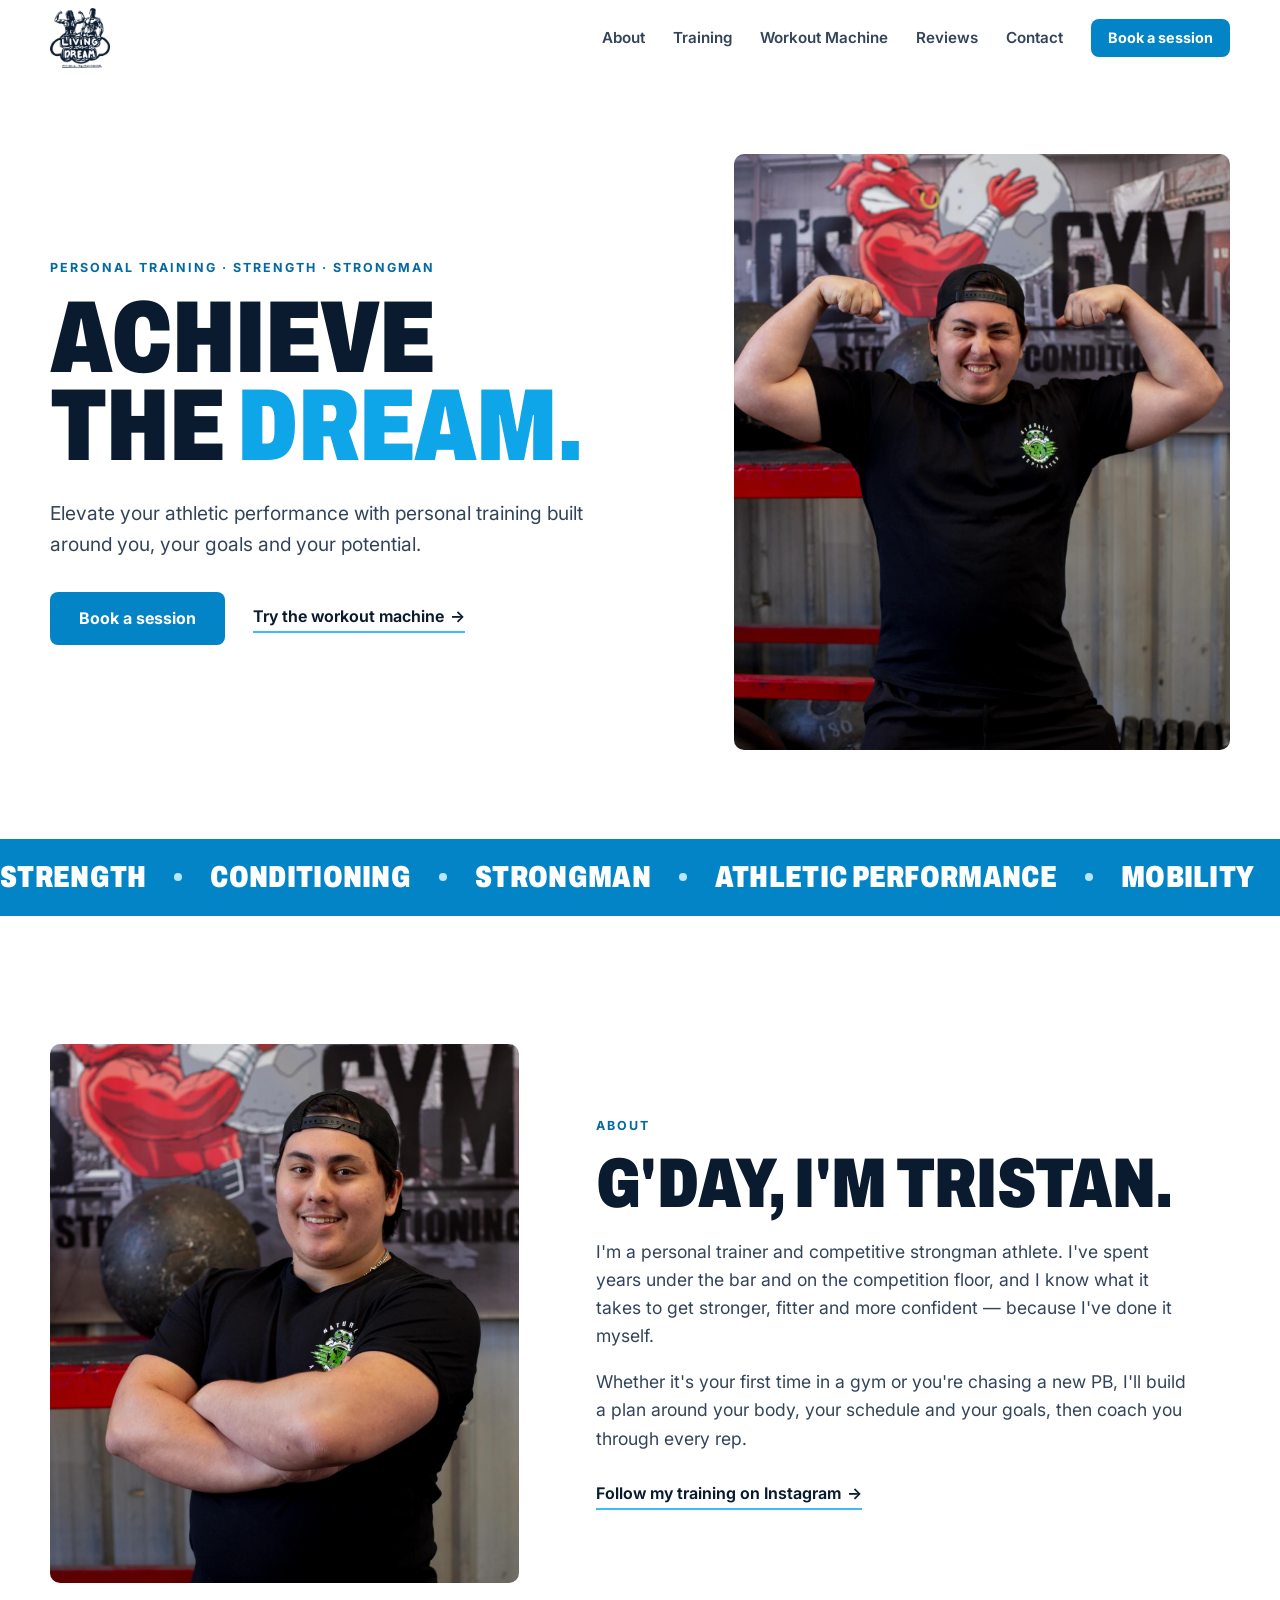
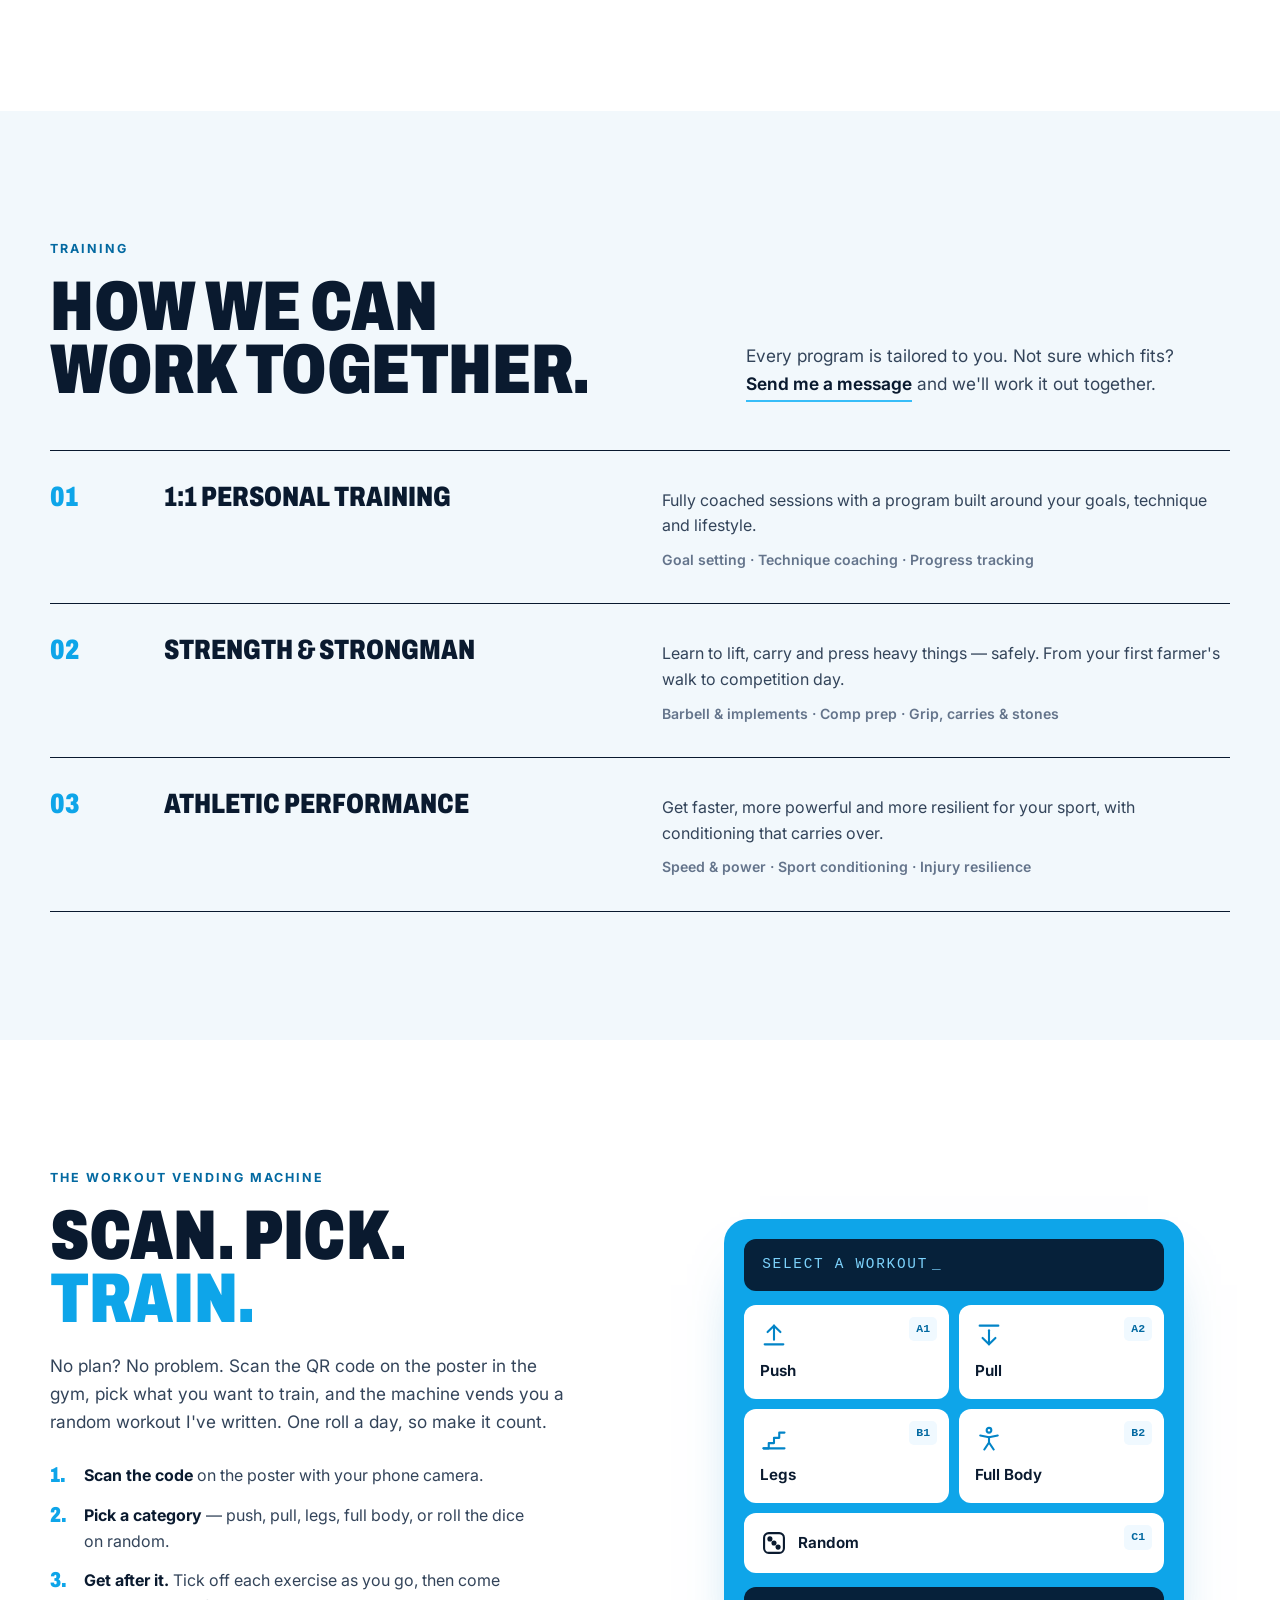
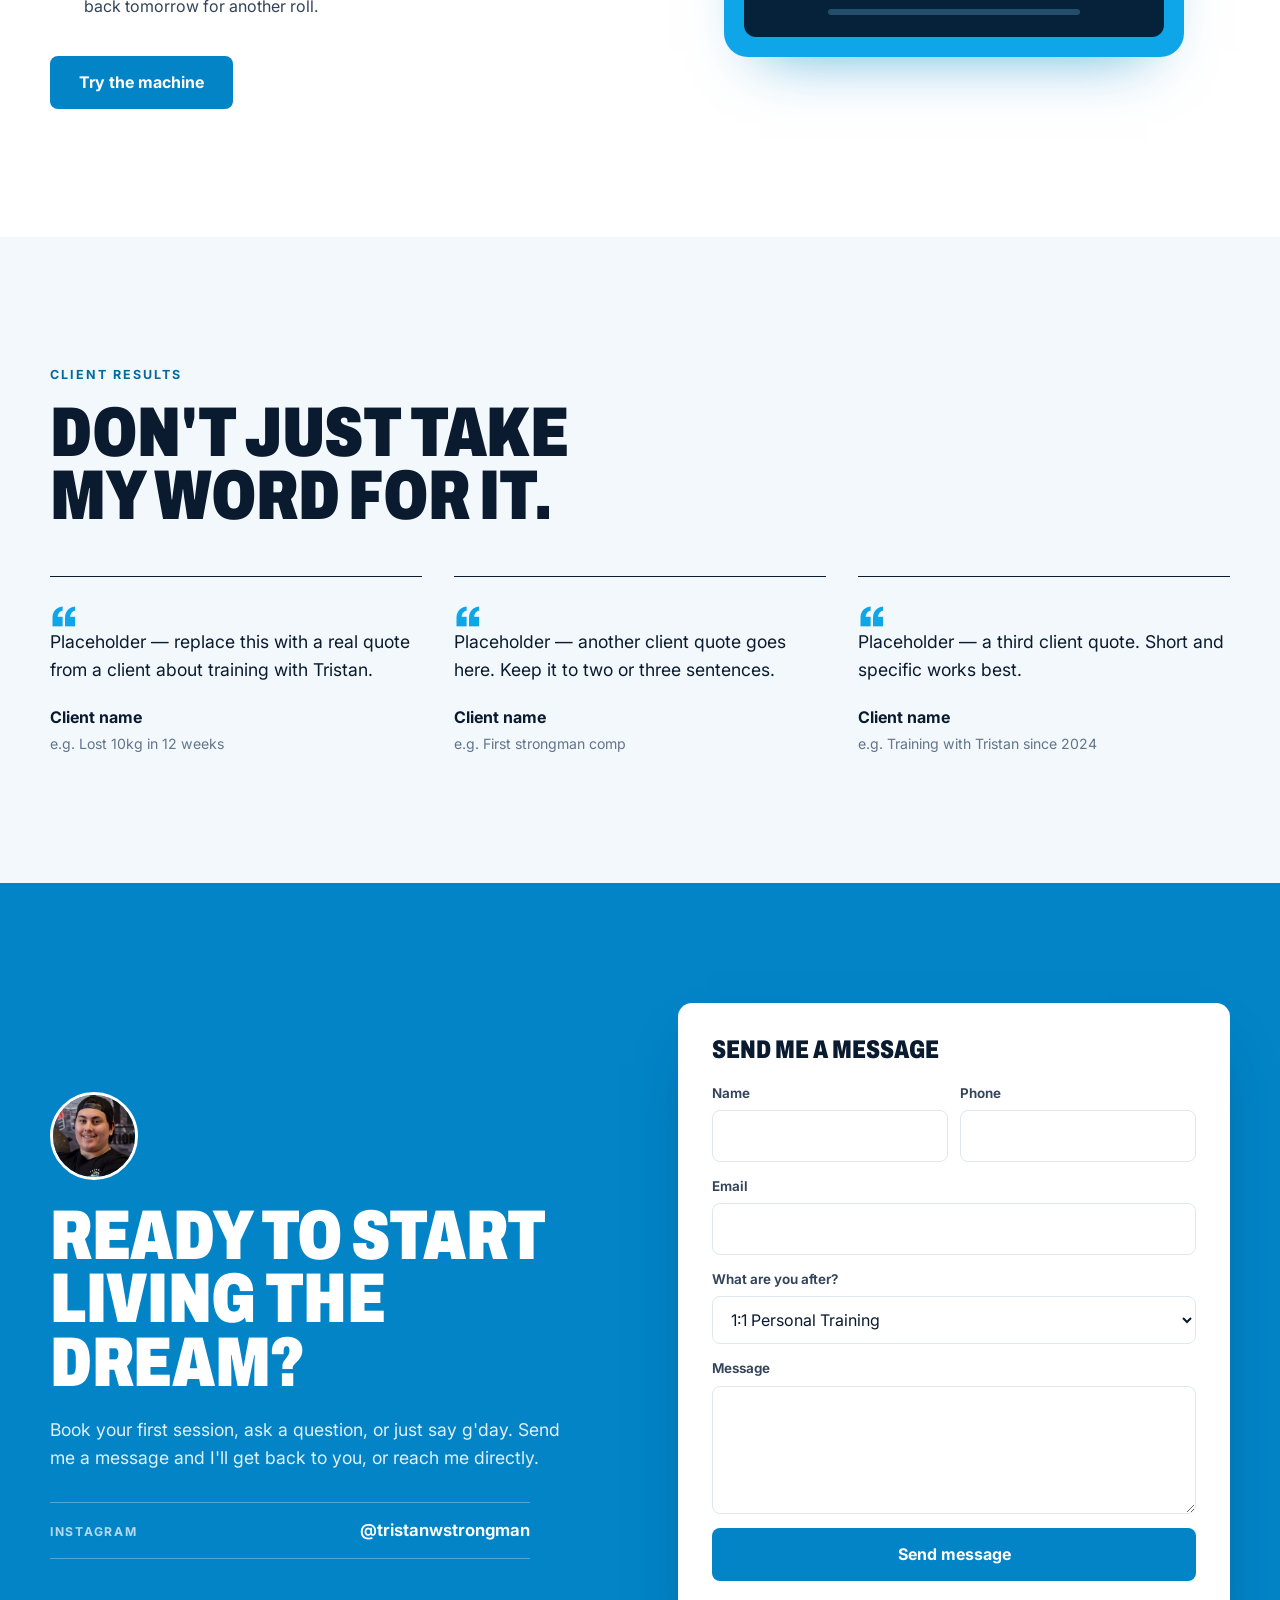
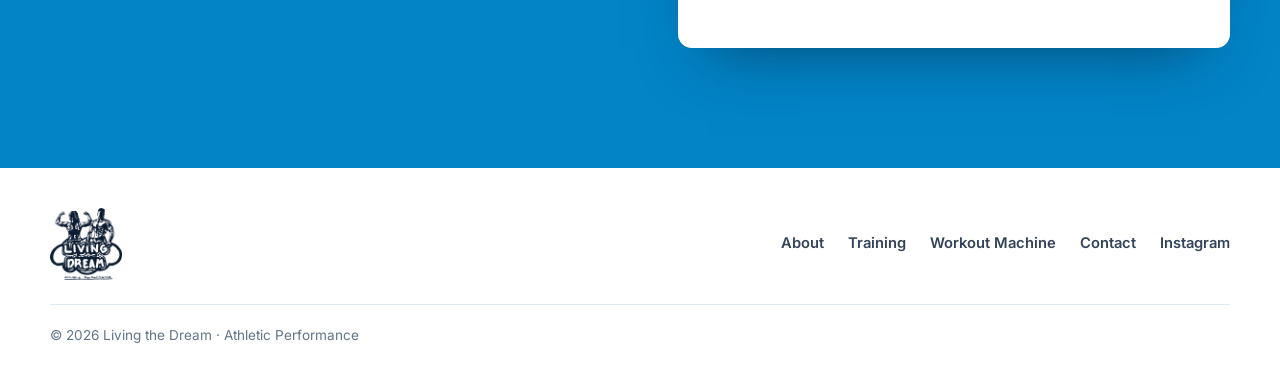
==== commit 82c7021c: "updated" ====
--- a/index.html
+++ b/index.html
@@ -29,6 +29,7 @@
         <a href="#about">About</a>
         <a href="#training">Training</a>
         <a href="#machine">Workout Machine</a>
+        <a href="#reviews" data-reviews-link>Reviews</a>
         <a href="#contact">Contact</a>
       </nav>
       <a class="btn btn-primary btn-sm header-cta" data-site-link="booking" href="#contact">Book a session</a>
@@ -41,6 +42,7 @@
       <a href="#about">About</a>
       <a href="#training">Training</a>
       <a href="#machine">Workout Machine</a>
+      <a href="#reviews" data-reviews-link>Reviews</a>
       <a href="#contact">Contact</a>
       <a class="btn btn-primary" data-site-link="booking" href="#contact">Book a session</a>
     </div>
@@ -57,12 +59,8 @@
           <p class="lead">Elevate your athletic performance with personal training built around you, your goals and your potential.</p>
           <div class="hero-actions">
             <a class="btn btn-primary btn-lg" data-site-link="booking" href="#contact">Book a session</a>
-            <a class="text-link" href="workout.html">Today's workout <span aria-hidden="true">→</span></a>
+            <a class="text-link" href="workout.html">Try the workout machine <span aria-hidden="true">→</span></a>
           </div>
-          <a class="today" href="workout.html" data-today-ticket>
-            <span class="today-label">On the machine today</span>
-            <span class="today-name"><strong data-t-name>Medley Madness</strong> — <span data-t-cat>Strongman</span>, <span data-t-time>30 min</span></span>
-          </a>
         </div>
 
         <figure class="hero-photo">
@@ -103,7 +101,7 @@
             <p class="label">Training</p>
             <h2 class="h2">How we can<br>work together.</h2>
           </div>
-          <p>Every program is tailored to you. Not sure which fits? Send me a DM and we'll work it out together.</p>
+          <p>Every program is tailored to you. Not sure which fits? <a class="text-link" href="#contact">Send me a message</a> and we'll work it out together.</p>
         </div>
         <ol class="offers">
           <li class="offer reveal">
@@ -140,11 +138,11 @@
         <div class="machine-copy reveal">
           <p class="label">The Workout Vending Machine</p>
           <h2 class="h2">Scan. Pick. <span class="hl">Train.</span></h2>
-          <p>No plan? No problem. Scan the QR code on the gym wall, choose what you want to train, and the machine serves up today's workout.</p>
+          <p>No plan? No problem. Scan the QR code on the poster in the gym, pick what you want to train, and the machine vends you a random workout I've written. One roll a day, so make it count.</p>
           <ol class="steps">
             <li><span><strong>Scan the code</strong> on the poster with your phone camera.</span></li>
-            <li><span><strong>Pick a category</strong> — upper, lower, full body, core, conditioning or strongman.</span></li>
-            <li><span><strong>Get after it.</strong> A fresh workout every day. Tick off each exercise as you go.</span></li>
+            <li><span><strong>Pick a category</strong> — push, pull, legs, full body, or roll the dice on random.</span></li>
+            <li><span><strong>Get after it.</strong> Tick off each exercise as you go, then come back tomorrow for another roll.</span></li>
           </ol>
           <a class="btn btn-primary btn-lg" href="workout.html">Try the machine</a>
         </div>
@@ -156,16 +154,50 @@
       </div>
     </section>
 
+    <!-- REVIEWS (filled from js/config.js → testimonials) -->
+    <section class="section section-tint" id="reviews" hidden>
+      <div class="container">
+        <div class="reviews-head reveal">
+          <p class="label">Client results</p>
+          <h2 class="h2">Don't just take<br>my word for it.</h2>
+        </div>
+        <div class="reviews" data-testimonials></div>
+      </div>
+    </section>
+
     <!-- CONTACT -->
     <section class="contact" id="contact">
-      <div class="container contact-inner reveal">
-        <img class="contact-avatar" src="assets/profile.jpg" alt="" width="240" height="240" loading="lazy">
-        <h2 class="h2">Ready to start<br>living the dream?</h2>
-        <p>Send me a DM on Instagram to book your first session, ask a question, or follow along with my training.</p>
-        <a class="btn btn-white btn-lg" data-site-link="instagram" href="#">
-          <svg class="ig-icon" viewBox="0 0 24 24" aria-hidden="true"><rect x="3" y="3" width="18" height="18" rx="5"/><circle cx="12" cy="12" r="4"/><circle cx="17.5" cy="6.5" r=".6"/></svg>
-          <span data-site-text="instagramHandle">@tristanwstrongman</span>
-        </a>
+      <div class="container contact-grid">
+        <div class="contact-copy reveal">
+          <img class="contact-avatar" src="assets/profile.jpg" alt="" width="240" height="240" loading="lazy">
+          <h2 class="h2">Ready to start<br>living the dream?</h2>
+          <p>Book your first session, ask a question, or just say g'day. Send me a message and I'll get back to you, or reach me directly.</p>
+          <ul class="contact-list">
+            <li data-link-wrap><span>Email</span><a data-site-link="email" data-site-text="email" href="#"></a></li>
+            <li data-link-wrap><span>Phone</span><a data-site-link="phone" data-site-text="phone" href="#"></a></li>
+            <li data-link-wrap><span>Instagram</span><a data-site-link="instagram" data-site-text="instagramHandle" href="#">@tristanwstrongman</a></li>
+          </ul>
+        </div>
+
+        <form class="contact-form reveal" id="contact-form" novalidate>
+          <h3>Send me a message</h3>
+          <div class="field-row">
+            <label class="field"><span>Name</span><input name="name" required autocomplete="name"></label>
+            <label class="field"><span>Phone</span><input name="phone" type="tel" autocomplete="tel" inputmode="tel"></label>
+          </div>
+          <label class="field"><span>Email</span><input name="email" type="email" autocomplete="email"></label>
+          <label class="field"><span>What are you after?</span>
+            <select name="interest">
+              <option>1:1 Personal Training</option>
+              <option>Strength &amp; Strongman</option>
+              <option>Athletic Performance</option>
+              <option>Something else</option>
+            </select>
+          </label>
+          <label class="field"><span>Message</span><textarea name="message" rows="4" required></textarea></label>
+          <button class="btn btn-primary btn-lg btn-block" type="submit">Send message</button>
+          <p class="form-status" id="form-status" role="status" aria-live="polite"></p>
+        </form>
       </div>
     </section>
   </main>
@@ -179,6 +211,7 @@
         <a href="#about">About</a>
         <a href="#training">Training</a>
         <a href="workout.html">Workout Machine</a>
+        <a href="#contact">Contact</a>
         <a data-site-link="instagram" href="#">Instagram</a>
       </nav>
       <p class="fine">© <span data-year></span> <span data-site-text="name">Living the Dream</span> · Athletic Performance</p>
--- a/css/styles.css
+++ b/css/styles.css
@@ -245,19 +245,6 @@
 
 .hero-actions { display: flex; flex-wrap: wrap; align-items: center; gap: 16px 28px; }
 
-.today {
-  display: grid;
-  gap: 2px;
-  margin-top: 44px;
-  padding-top: 20px;
-  border-top: 1px solid var(--line);
-  max-width: 30em;
-}
-.today-label { font-size: 0.74rem; font-weight: 700; letter-spacing: 0.14em; text-transform: uppercase; color: var(--muted); }
-.today-name { color: var(--ink-2); }
-.today strong { color: var(--ink); }
-.today:hover strong { color: var(--sky-700); text-decoration: underline; text-underline-offset: 3px; }
-
 .hero-photo { position: relative; }
 .hero-photo img { width: 100%; height: auto; aspect-ratio: 4 / 4.8; object-fit: cover; object-position: 50% 15%; border-radius: 10px; }
 
@@ -354,17 +341,64 @@
 }
 .mini-slot:hover { transform: translateY(-2px); }
 .mini-slot .icon { width: 28px; height: 28px; color: var(--sky-600); }
+.mini-slot.mini-wide { grid-column: 1 / -1; flex-direction: row; align-items: center; }
+.mini-wide .icon { color: var(--ink); }
 .mini-slot em { position: absolute; top: 12px; right: 12px; font-style: normal; font-family: ui-monospace, "SF Mono", Menlo, monospace; font-size: 0.72rem; font-weight: 700; color: var(--sky-700); background: var(--sky-50); padding: 3px 7px; border-radius: 5px; }
 
 .mock-tray { margin-top: 14px; height: 50px; border-radius: 12px; background: #06213a; display: grid; place-items: center; }
 .mock-tray span { width: 60%; height: 6px; border-radius: 6px; background: rgba(125, 211, 252, 0.25); }
 
+/* Reviews */
+.reviews-head { margin-bottom: 48px; }
+.reviews-head .h2 { margin: 0; }
+.reviews { display: grid; grid-template-columns: repeat(auto-fit, minmax(260px, 1fr)); gap: 40px 32px; }
+.review { margin: 0; padding-top: 22px; border-top: 1.5px solid var(--ink); display: flex; flex-direction: column; }
+.review blockquote { margin: 0 0 22px; font-size: 1.1rem; line-height: 1.55; color: var(--ink); }
+.review blockquote::before { content: "“"; display: block; height: 0.55em; font-family: var(--font-display); font-weight: 900; font-size: 3.4rem; line-height: 1; color: var(--sky-500); }
+.review figcaption { margin-top: auto; display: grid; gap: 2px; }
+.review figcaption span { font-size: 0.88rem; color: var(--muted); }
+
 /* Contact */
-.contact { background: var(--sky-600); color: #fff; padding: clamp(72px, 10vw, 120px) 0; text-align: center; }
-.contact-inner { display: grid; justify-items: center; }
-.contact-avatar { width: 96px; height: 96px; border-radius: 50%; border: 3px solid #fff; object-fit: cover; margin-bottom: 26px; }
+.contact { background: var(--sky-600); color: #fff; padding: clamp(72px, 10vw, 120px) 0; }
+.contact-grid { display: grid; grid-template-columns: 1fr 1fr; gap: clamp(36px, 6vw, 96px); align-items: center; }
+.contact-avatar { width: 88px; height: 88px; border-radius: 50%; border: 3px solid #fff; object-fit: cover; margin-bottom: 24px; }
 .contact .h2 { color: #fff; }
-.contact p { margin: 0 0 32px; max-width: 32em; font-size: 1.1rem; color: rgba(255, 255, 255, 0.88); }
+.contact-copy > p { margin: 0 0 30px; max-width: 30em; font-size: 1.1rem; color: rgba(255, 255, 255, 0.88); }
+.contact-list { list-style: none; padding: 0; margin: 0; max-width: 30em; border-bottom: 1px solid rgba(255, 255, 255, 0.3); }
+.contact-list li { display: flex; justify-content: space-between; align-items: baseline; gap: 16px; padding: 14px 0; border-top: 1px solid rgba(255, 255, 255, 0.3); }
+.contact-list span { font-size: 0.76rem; font-weight: 700; letter-spacing: 0.14em; text-transform: uppercase; color: rgba(255, 255, 255, 0.7); }
+.contact-list a { font-weight: 650; font-size: 1.05rem; overflow-wrap: anywhere; text-align: right; }
+.contact-list a:hover { text-decoration: underline; text-underline-offset: 4px; }
+
+.contact-form { padding: clamp(22px, 4vw, 34px); border-radius: 14px; background: #fff; color: var(--ink); box-shadow: 0 30px 60px -30px rgba(6, 33, 58, 0.6); }
+.contact-form h3 { margin: 0 0 20px; font-size: 1.6rem; }
+.contact-form .field { margin-bottom: 14px; }
+.field-row { display: grid; grid-template-columns: 1fr 1fr; gap: 0 12px; }
+.form-status { margin: 12px 0 0; min-height: 1.4em; font-size: 0.92rem; font-weight: 550; color: var(--muted); }
+.form-status.is-error { color: #b91c1c; }
+.form-status.is-success { color: #047857; }
+.form-status a { text-decoration: underline; }
+
+/* Form fields */
+.field { display: grid; gap: 6px; }
+.field > span { font-size: 0.84rem; font-weight: 650; color: var(--ink-2); }
+.field em { font-style: normal; font-weight: 500; color: var(--muted); }
+.field input, .field select, .field textarea {
+  width: 100%;
+  padding: 12px 14px;
+  border: 1.5px solid var(--line);
+  border-radius: 8px;
+  background: #fff;
+  color: var(--ink);
+  font: inherit;
+  font-size: 1rem;
+  transition: border-color 0.2s, box-shadow 0.2s;
+}
+.field textarea { resize: vertical; min-height: 110px; }
+.field input:focus, .field select:focus, .field textarea:focus { outline: none; border-color: var(--sky-500); box-shadow: 0 0 0 4px rgba(14, 165, 233, 0.15); }
+.field input::placeholder { color: #9aa8b8; }
+.check { display: flex; gap: 10px; align-items: flex-start; font-size: 0.88rem; color: var(--ink-2); cursor: pointer; }
+.check input { flex: none; width: 20px; height: 20px; margin: 1px 0 0; accent-color: var(--sky-600); }
 
 /* ---------- Footer ---------- */
 
@@ -385,7 +419,7 @@
 @media (max-width: 960px) {
   .nav, .header-cta { display: none; }
   .nav-toggle { display: block; }
-  .hero-grid, .about-grid, .machine-grid, .training-head { grid-template-columns: 1fr; }
+  .hero-grid, .about-grid, .machine-grid, .training-head, .contact-grid { grid-template-columns: 1fr; }
   .hero-photo { max-width: 560px; }
   .about-photo { max-width: 480px; }
   .training-head > p { justify-self: start; }
@@ -406,6 +440,7 @@
   .offer { grid-template-columns: 1fr; gap: 10px; padding: 26px 0; }
   .offer > div { grid-column: auto; }
   .footer-nav { margin-left: 0; gap: 18px; }
+  .field-row { grid-template-columns: 1fr; }
 }
 
 @media (prefers-reduced-motion: reduce) {
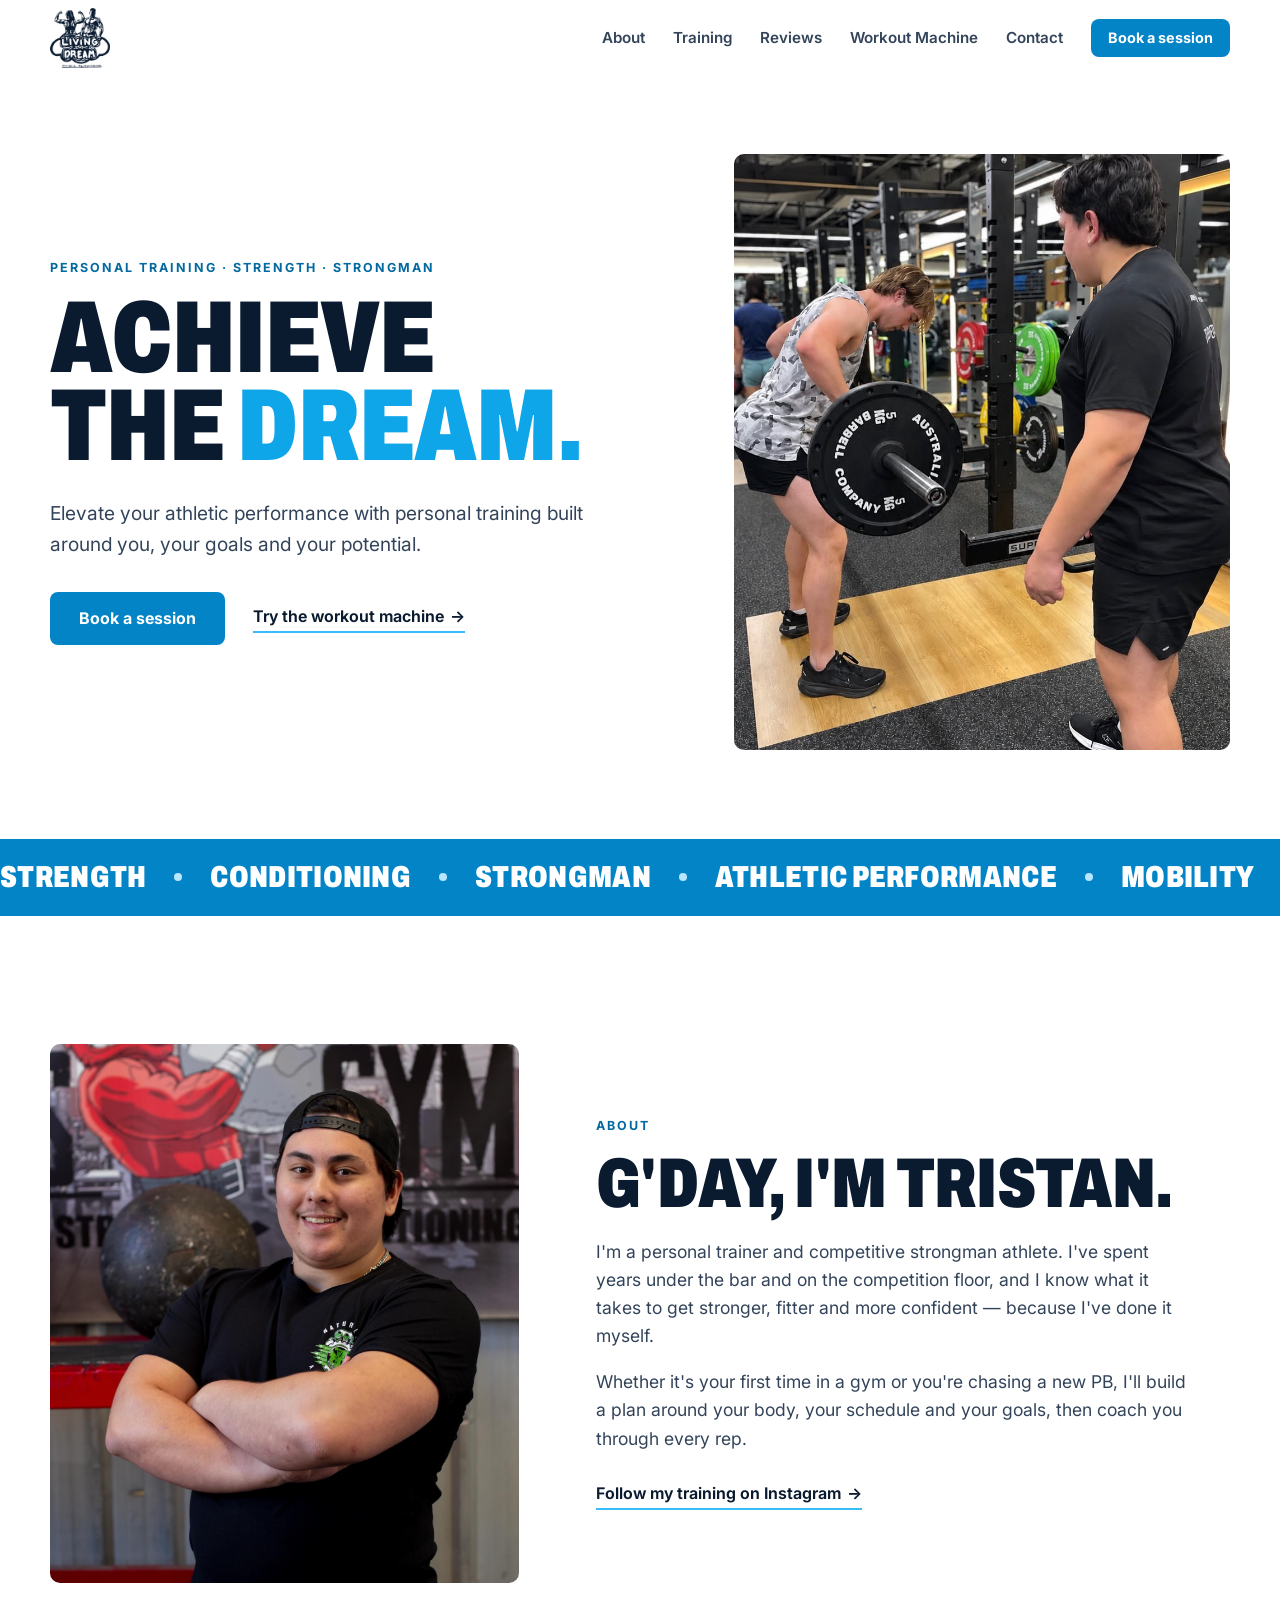
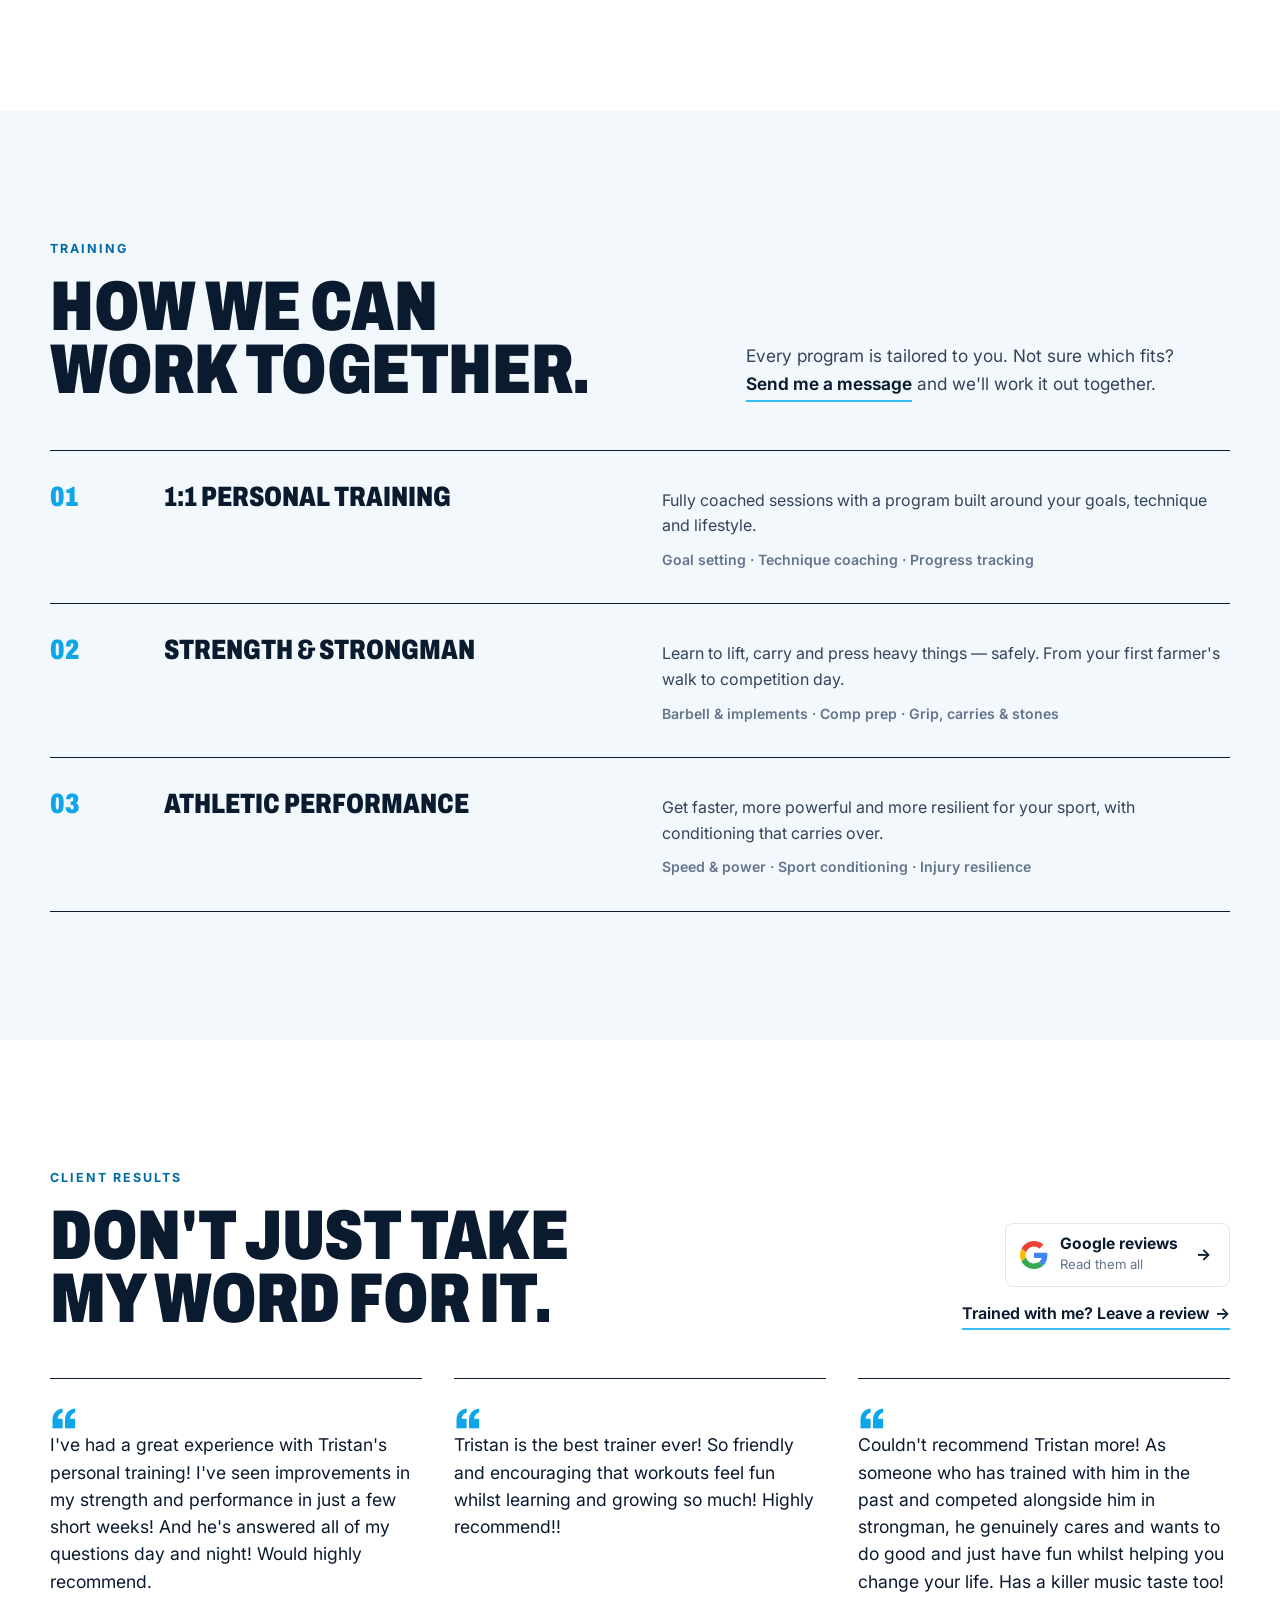
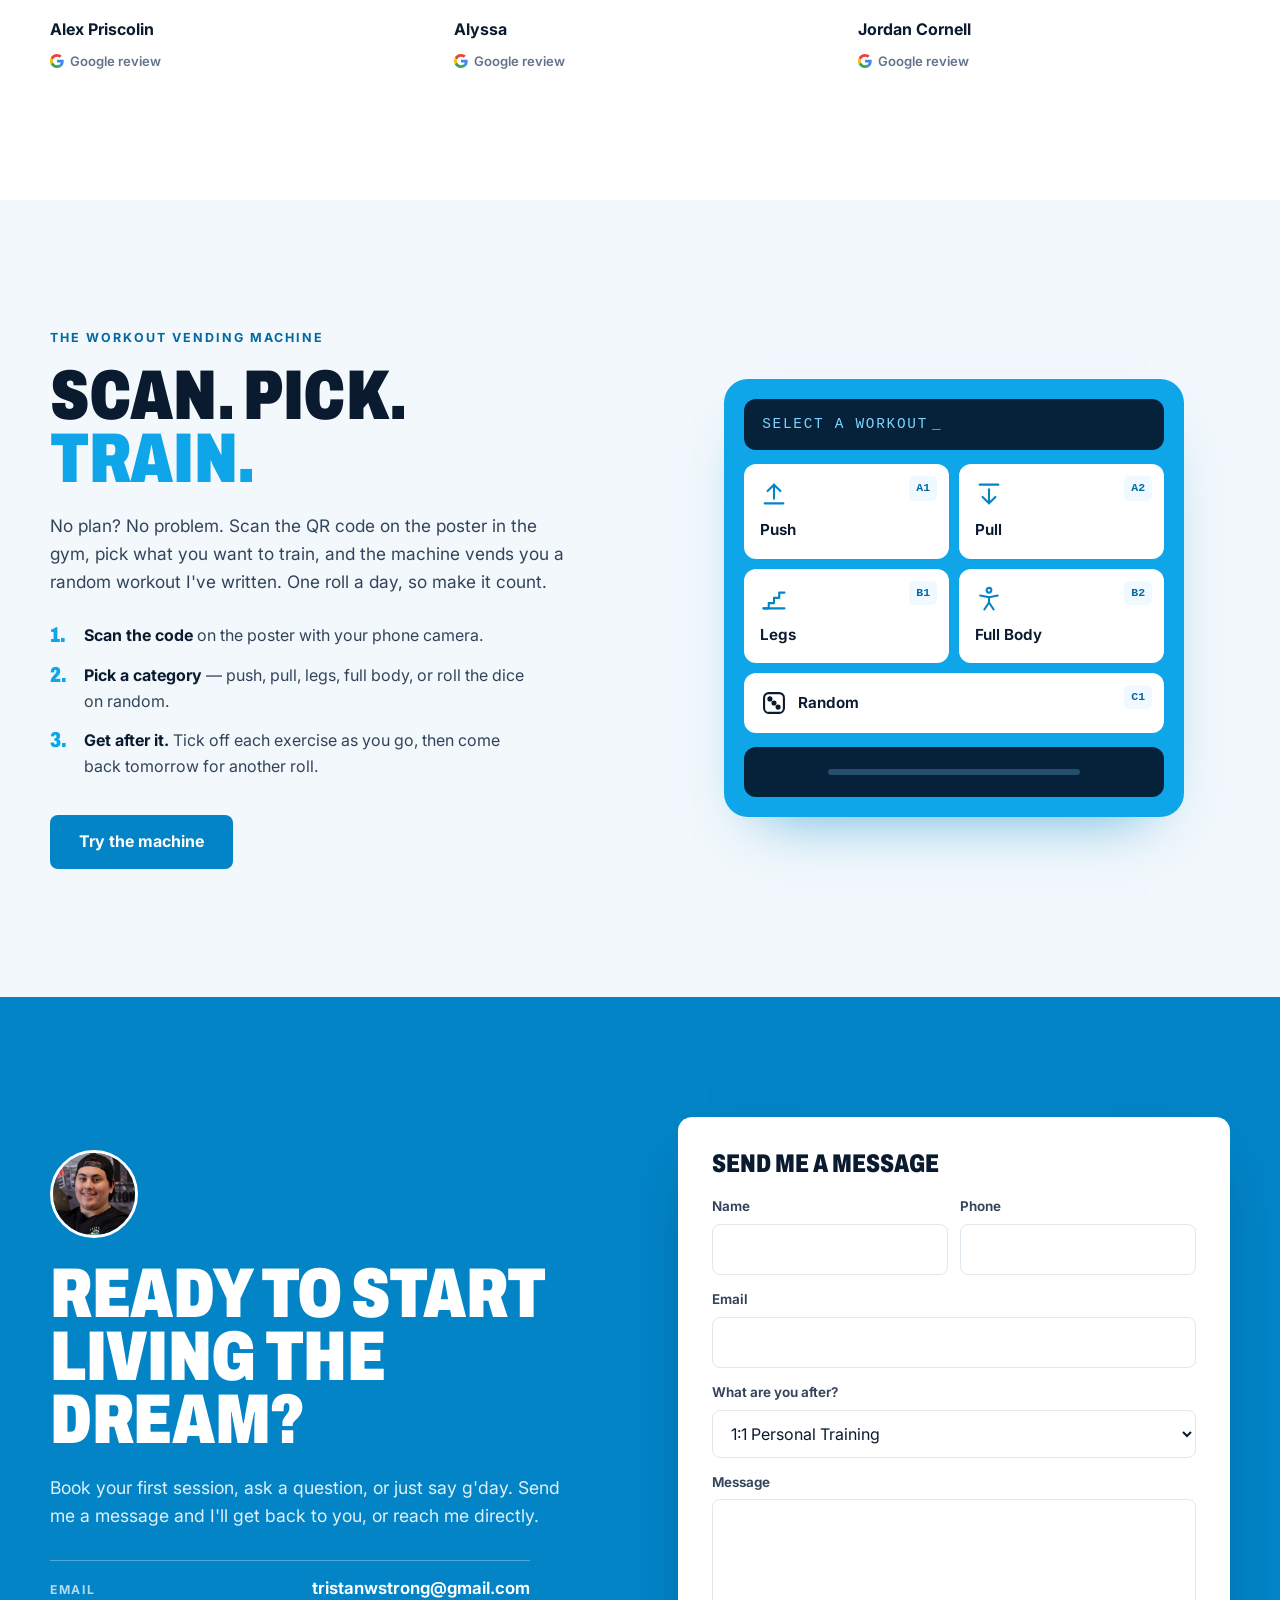
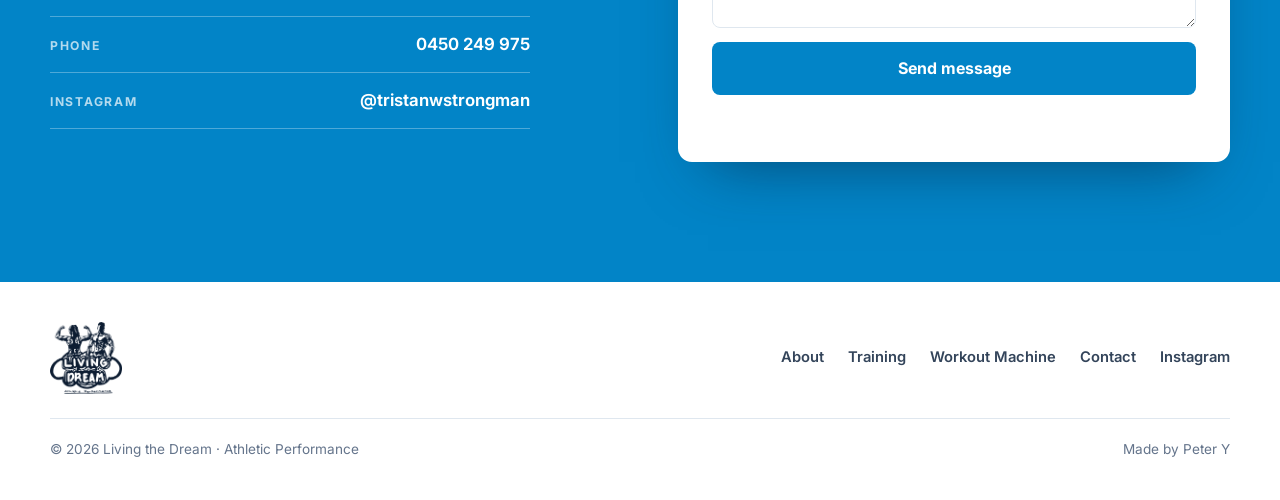
==== commit 39e704f8: "added fixes" ====
--- a/index.html
+++ b/index.html
@@ -28,8 +28,8 @@
       <nav class="nav" aria-label="Main">
         <a href="#about">About</a>
         <a href="#training">Training</a>
+        <a href="#reviews" data-reviews-link>Reviews</a>
         <a href="#machine">Workout Machine</a>
-        <a href="#reviews" data-reviews-link>Reviews</a>
         <a href="#contact">Contact</a>
       </nav>
       <a class="btn btn-primary btn-sm header-cta" data-site-link="booking" href="#contact">Book a session</a>
@@ -41,8 +41,8 @@
       <a href="#top">Home</a>
       <a href="#about">About</a>
       <a href="#training">Training</a>
+      <a href="#reviews" data-reviews-link>Reviews</a>
       <a href="#machine">Workout Machine</a>
-      <a href="#reviews" data-reviews-link>Reviews</a>
       <a href="#contact">Contact</a>
       <a class="btn btn-primary" data-site-link="booking" href="#contact">Book a session</a>
     </div>
@@ -64,7 +64,7 @@
         </div>
 
         <figure class="hero-photo">
-          <img src="assets/hero.jpg" alt="Tristan flexing in the gym in front of atlas stones" width="1440" height="1798">
+          <img src="assets/trainer.jpg" alt="Tristan coaching a client through a barbell row" width="886" height="1224">
         </figure>
       </div>
     </section>
@@ -132,8 +132,29 @@
       </div>
     </section>
 
+    <!-- REVIEWS (filled from js/config.js → testimonials) -->
+    <section class="section" id="reviews" hidden>
+      <div class="container">
+        <div class="reviews-head reveal">
+          <div>
+            <p class="label">Client results</p>
+            <h2 class="h2">Don't just take<br>my word for it.</h2>
+          </div>
+          <div class="reviews-links">
+            <a class="google-badge" data-site-link="googleReviews" href="#">
+              <svg viewBox="0 0 48 48" aria-hidden="true"><path fill="#EA4335" d="M24 9.5c3.54 0 6.71 1.22 9.21 3.6l6.85-6.85C35.9 2.38 30.47 0 24 0 14.62 0 6.51 5.38 2.56 13.22l7.98 6.19C12.43 13.72 17.74 9.5 24 9.5z"/><path fill="#4285F4" d="M46.98 24.55c0-1.57-.15-3.09-.38-4.55H24v9.02h12.94c-.58 2.96-2.26 5.48-4.78 7.18l7.73 6c4.51-4.18 7.09-10.36 7.09-17.65z"/><path fill="#FBBC05" d="M10.53 28.59c-.48-1.45-.76-2.99-.76-4.59s.27-3.14.76-4.59l-7.98-6.19C.92 16.46 0 20.12 0 24c0 3.88.92 7.54 2.56 10.78l7.97-6.19z"/><path fill="#34A853" d="M24 48c6.48 0 11.93-2.13 15.89-5.81l-7.73-6c-2.15 1.45-4.92 2.3-8.16 2.3-6.26 0-11.57-4.22-13.47-9.91l-7.98 6.19C6.51 42.62 14.62 48 24 48z"/></svg>
+              <span><strong>Google reviews</strong><small>Read them all</small></span>
+              <span class="google-arrow" aria-hidden="true">→</span>
+            </a>
+            <a class="text-link" data-site-link="googleWriteReview" href="#">Trained with me? Leave a review <span aria-hidden="true">→</span></a>
+          </div>
+        </div>
+        <div class="reviews" data-testimonials></div>
+      </div>
+    </section>
+
     <!-- WORKOUT MACHINE -->
-    <section class="section" id="machine">
+    <section class="section section-tint" id="machine">
       <div class="container machine-grid">
         <div class="machine-copy reveal">
           <p class="label">The Workout Vending Machine</p>
@@ -151,17 +172,6 @@
           <div class="mock-slots" data-machine-preview></div>
           <div class="mock-tray"><span></span></div>
         </div>
-      </div>
-    </section>
-
-    <!-- REVIEWS (filled from js/config.js → testimonials) -->
-    <section class="section section-tint" id="reviews" hidden>
-      <div class="container">
-        <div class="reviews-head reveal">
-          <p class="label">Client results</p>
-          <h2 class="h2">Don't just take<br>my word for it.</h2>
-        </div>
-        <div class="reviews" data-testimonials></div>
       </div>
     </section>
 
@@ -214,7 +224,10 @@
         <a href="#contact">Contact</a>
         <a data-site-link="instagram" href="#">Instagram</a>
       </nav>
-      <p class="fine">© <span data-year></span> <span data-site-text="name">Living the Dream</span> · Athletic Performance</p>
+      <p class="fine">
+        <span>© <span data-year></span> <span data-site-text="name">Living the Dream</span> · Athletic Performance</span>
+        <a class="credit" href="https://www.linkedin.com/in/peter-yastreboff-6a9664313/" target="_blank" rel="noopener">Made by Peter Y</a>
+      </p>
     </div>
   </footer>
 
--- a/css/styles.css
+++ b/css/styles.css
@@ -246,7 +246,7 @@
 .hero-actions { display: flex; flex-wrap: wrap; align-items: center; gap: 16px 28px; }
 
 .hero-photo { position: relative; }
-.hero-photo img { width: 100%; height: auto; aspect-ratio: 4 / 4.8; object-fit: cover; object-position: 50% 15%; border-radius: 10px; }
+.hero-photo img { width: 100%; height: auto; aspect-ratio: 4 / 4.8; object-fit: cover; object-position: 50% 0%; border-radius: 10px; }
 
 /* ---------- Marquee ---------- */
 
@@ -349,8 +349,27 @@
 .mock-tray span { width: 60%; height: 6px; border-radius: 6px; background: rgba(125, 211, 252, 0.25); }
 
 /* Reviews */
-.reviews-head { margin-bottom: 48px; }
+.reviews-head { display: flex; flex-wrap: wrap; justify-content: space-between; align-items: flex-end; gap: 28px 48px; margin-bottom: 48px; }
 .reviews-head .h2 { margin: 0; }
+.reviews-links { display: grid; justify-items: end; gap: 14px; }
+.google-badge {
+  display: inline-flex;
+  align-items: center;
+  gap: 12px;
+  padding: 11px 18px 11px 14px;
+  border: 1.5px solid var(--line);
+  border-radius: 8px;
+  background: #fff;
+  transition: border-color 0.2s, transform 0.2s var(--ease);
+}
+.google-badge:hover { border-color: var(--ink); transform: translateY(-1px); }
+.google-badge svg { width: 28px; height: 28px; flex: none; }
+.google-badge strong { display: block; font-size: 0.98rem; line-height: 1.2; }
+.google-badge small { display: block; font-size: 0.82rem; color: var(--muted); }
+.google-arrow { margin-left: 6px; font-weight: 700; }
+.review-source { display: inline-flex; align-items: center; gap: 6px; margin-top: 6px; font-size: 0.82rem; font-weight: 600; color: var(--muted); }
+.review-source svg { width: 14px; height: 14px; }
+.review-source:hover { color: var(--ink); text-decoration: underline; text-underline-offset: 3px; }
 .reviews { display: grid; grid-template-columns: repeat(auto-fit, minmax(260px, 1fr)); gap: 40px 32px; }
 .review { margin: 0; padding-top: 22px; border-top: 1.5px solid var(--ink); display: flex; flex-direction: column; }
 .review blockquote { margin: 0 0 22px; font-size: 1.1rem; line-height: 1.55; color: var(--ink); }
@@ -407,7 +426,9 @@
 .footer-nav { display: flex; gap: 24px; margin-left: auto; flex-wrap: wrap; }
 .footer-nav a { color: var(--ink-2); font-weight: 600; font-size: 0.92rem; }
 .footer-nav a:hover { color: var(--sky-700); }
-.fine { margin: 0; color: var(--muted); font-size: 0.85rem; width: 100%; padding-top: 20px; border-top: 1px solid var(--line); }
+.fine { margin: 0; color: var(--muted); font-size: 0.85rem; width: 100%; padding-top: 20px; border-top: 1px solid var(--line); display: flex; flex-wrap: wrap; justify-content: space-between; gap: 6px 20px; }
+.credit { color: var(--muted); }
+.credit:hover { color: var(--ink); text-decoration: underline; text-underline-offset: 3px; }
 
 /* ---------- Reveal ---------- */
 
@@ -423,6 +444,7 @@
   .hero-photo { max-width: 560px; }
   .about-photo { max-width: 480px; }
   .training-head > p { justify-self: start; }
+  .reviews-links { justify-items: start; }
   .offer { grid-template-columns: 60px 1fr; }
   .offer > div { grid-column: 2; }
 }
